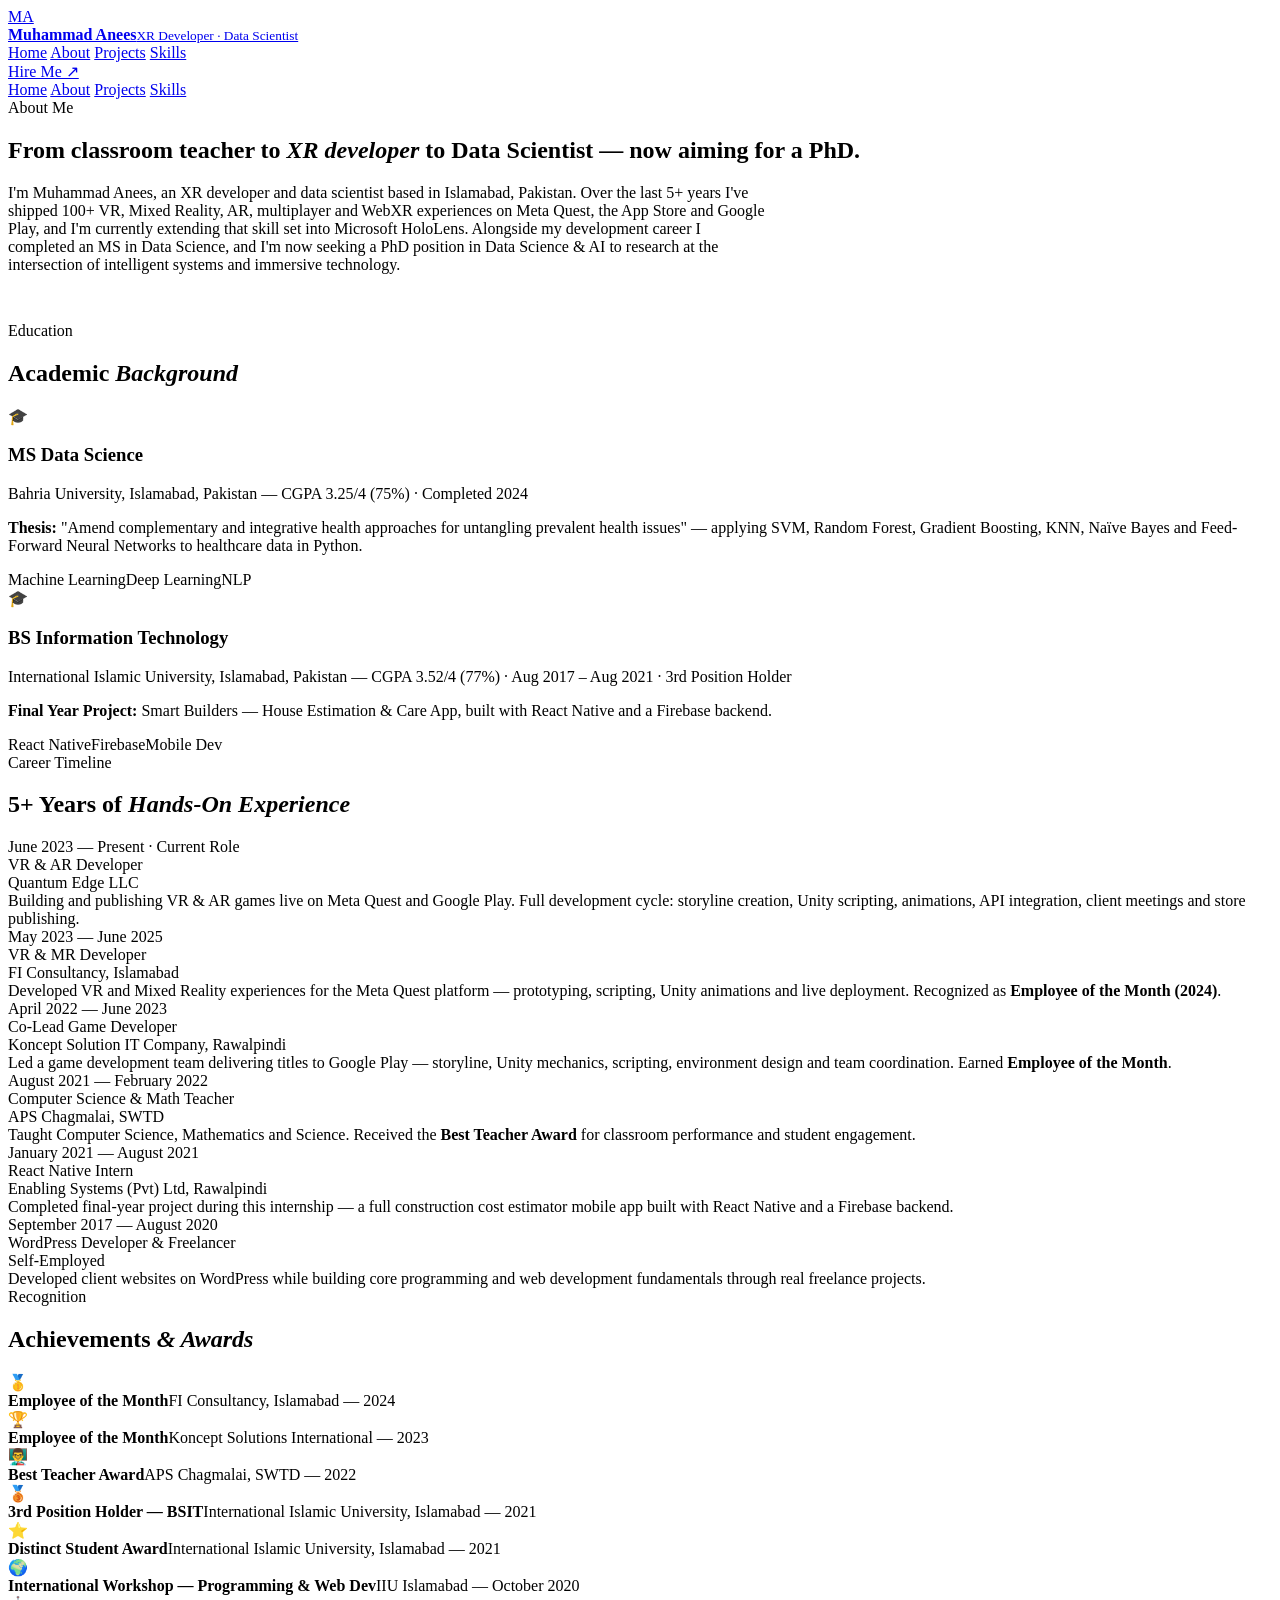
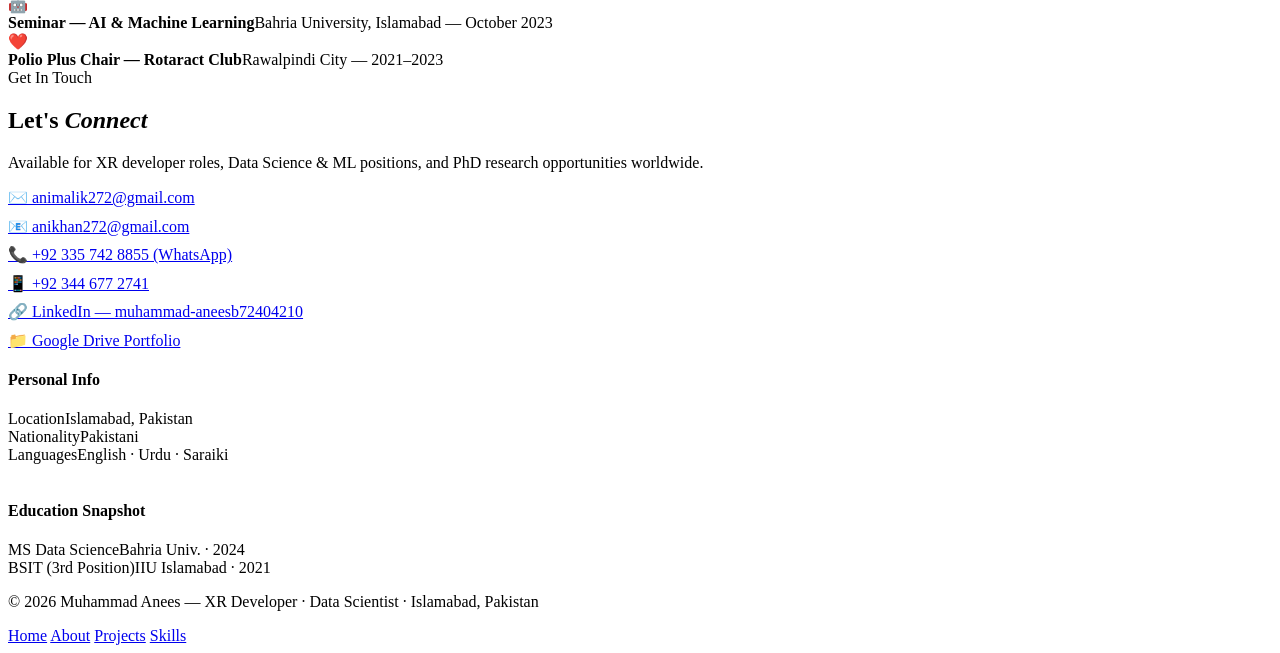
==== about.html @ b3839ea9 "Add about.html for personal portfolio" ====
<!DOCTYPE html>
<html lang="en">
<head>
<meta charset="UTF-8"/>
<meta name="viewport" content="width=device-width, initial-scale=1.0"/>
<title>About — Muhammad Anees</title>
<meta name="description" content="About Muhammad Anees — XR Developer and Data Scientist based in Islamabad, Pakistan. Education, experience timeline, achievements and contact details."/>
<link rel="stylesheet" href="style.css"/>
</head>
<body>

<header class="site-nav">
  <div class="nav-inner">
    <a href="index.html" class="brand">
      <div class="brand-mark"><span>MA</span></div>
      <div class="brand-text"><b>Muhammad Anees</b><small>XR Developer · Data Scientist</small></div>
    </a>
    <nav class="nav-links">
      <a href="index.html">Home</a>
      <a href="about.html" class="active">About</a>
      <a href="projects.html">Projects</a>
      <a href="skills.html">Skills</a>
    </nav>
    <a href="mailto:animalik272@gmail.com" class="nav-cta">Hire Me ↗</a>
    <div class="hamburger" onclick="toggleMenu()"><span></span><span></span><span></span></div>
  </div>
  <div class="mobile-nav" id="mobileNav">
    <a href="index.html">Home</a>
    <a href="about.html" class="active">About</a>
    <a href="projects.html">Projects</a>
    <a href="skills.html">Skills</a>
  </div>
</header>

<!-- ============ INTRO ============ -->
<section style="padding-bottom:3rem;">
  <div class="wrap">
    <div class="eyebrow">About Me</div>
    <h1 class="sec-title">From classroom teacher to <em>XR developer</em> to Data Scientist — now aiming for a PhD.</h1>
    <p class="sec-lede" style="margin-bottom:0;max-width:760px;">
      I'm Muhammad Anees, an XR developer and data scientist based in Islamabad, Pakistan. Over the last 5+ years
      I've shipped 100+ VR, Mixed Reality, AR, multiplayer and WebXR experiences on Meta Quest, the App Store and Google Play,
      and I'm currently extending that skill set into Microsoft HoloLens. Alongside my development career I completed an
      MS in Data Science, and I'm now seeking a PhD position in Data Science &amp; AI to research at the intersection of
      intelligent systems and immersive technology.
    </p>
  </div>
</section>

<!-- ============ EDUCATION ============ -->
<section class="alt">
  <div class="wrap">
    <div class="eyebrow">Education</div>
    <h2 class="sec-title">Academic <em>Background</em></h2>
    <div class="grid-2">
      <div class="card">
        <div class="c-ico t">🎓</div>
        <h3>MS Data Science</h3>
        <p>Bahria University, Islamabad, Pakistan — CGPA 3.25/4 (75%) · Completed 2024</p>
        <p style="margin-top:0.8rem;"><strong>Thesis:</strong> "Amend complementary and integrative health approaches for untangling prevalent health issues" — applying SVM, Random Forest, Gradient Boosting, KNN, Naïve Bayes and Feed-Forward Neural Networks to healthcare data in Python.</p>
        <div class="tag-row"><span class="tag tag-t">Machine Learning</span><span class="tag tag-t">Deep Learning</span><span class="tag tag-t">NLP</span></div>
      </div>
      <div class="card">
        <div class="c-ico i">🎓</div>
        <h3>BS Information Technology</h3>
        <p>International Islamic University, Islamabad, Pakistan — CGPA 3.52/4 (77%) · Aug 2017 – Aug 2021 · 3rd Position Holder</p>
        <p style="margin-top:0.8rem;"><strong>Final Year Project:</strong> Smart Builders — House Estimation &amp; Care App, built with React Native and a Firebase backend.</p>
        <div class="tag-row"><span class="tag tag-i">React Native</span><span class="tag tag-i">Firebase</span><span class="tag tag-i">Mobile Dev</span></div>
      </div>
    </div>
  </div>
</section>

<!-- ============ EXPERIENCE TIMELINE ============ -->
<section id="experience">
  <div class="wrap">
    <div class="eyebrow">Career Timeline</div>
    <h2 class="sec-title">5+ Years of <em>Hands-On Experience</em></h2>
    <div class="tl">
      <div class="tl-item">
        <div class="tl-dot"></div>
        <div class="tl-when">June 2023 — Present · Current Role</div>
        <div class="tl-role">VR &amp; AR Developer</div>
        <div class="tl-co i">Quantum Edge LLC</div>
        <div class="tl-body">Building and publishing VR &amp; AR games live on Meta Quest and Google Play. Full development cycle: storyline creation, Unity scripting, animations, API integration, client meetings and store publishing.</div>
      </div>
      <div class="tl-item">
        <div class="tl-dot"></div>
        <div class="tl-when">May 2023 — June 2025</div>
        <div class="tl-role">VR &amp; MR Developer</div>
        <div class="tl-co i">FI Consultancy, Islamabad</div>
        <div class="tl-body">Developed VR and Mixed Reality experiences for the Meta Quest platform — prototyping, scripting, Unity animations and live deployment. Recognized as <strong>Employee of the Month (2024)</strong>.</div>
      </div>
      <div class="tl-item">
        <div class="tl-dot"></div>
        <div class="tl-when">April 2022 — June 2023</div>
        <div class="tl-role">Co-Lead Game Developer</div>
        <div class="tl-co i">Koncept Solution IT Company, Rawalpindi</div>
        <div class="tl-body">Led a game development team delivering titles to Google Play — storyline, Unity mechanics, scripting, environment design and team coordination. Earned <strong>Employee of the Month</strong>.</div>
      </div>
      <div class="tl-item">
        <div class="tl-dot a"></div>
        <div class="tl-when">August 2021 — February 2022</div>
        <div class="tl-role">Computer Science &amp; Math Teacher</div>
        <div class="tl-co a">APS Chagmalai, SWTD</div>
        <div class="tl-body">Taught Computer Science, Mathematics and Science. Received the <strong>Best Teacher Award</strong> for classroom performance and student engagement.</div>
      </div>
      <div class="tl-item">
        <div class="tl-dot t"></div>
        <div class="tl-when">January 2021 — August 2021</div>
        <div class="tl-role">React Native Intern</div>
        <div class="tl-co t">Enabling Systems (Pvt) Ltd, Rawalpindi</div>
        <div class="tl-body">Completed final-year project during this internship — a full construction cost estimator mobile app built with React Native and a Firebase backend.</div>
      </div>
      <div class="tl-item">
        <div class="tl-dot t"></div>
        <div class="tl-when">September 2017 — August 2020</div>
        <div class="tl-role">WordPress Developer &amp; Freelancer</div>
        <div class="tl-co t">Self-Employed</div>
        <div class="tl-body">Developed client websites on WordPress while building core programming and web development fundamentals through real freelance projects.</div>
      </div>
    </div>
  </div>
</section>

<!-- ============ ACHIEVEMENTS ============ -->
<section class="alt">
  <div class="wrap">
    <div class="eyebrow">Recognition</div>
    <h2 class="sec-title">Achievements <em>&amp; Awards</em></h2>
    <div class="ach-grid">
      <div class="ach"><div class="ach-ico">🥇</div><div class="ach-txt"><strong>Employee of the Month</strong><span>FI Consultancy, Islamabad — 2024</span></div></div>
      <div class="ach"><div class="ach-ico">🏆</div><div class="ach-txt"><strong>Employee of the Month</strong><span>Koncept Solutions International — 2023</span></div></div>
      <div class="ach"><div class="ach-ico">👨‍🏫</div><div class="ach-txt"><strong>Best Teacher Award</strong><span>APS Chagmalai, SWTD — 2022</span></div></div>
      <div class="ach"><div class="ach-ico">🥉</div><div class="ach-txt"><strong>3rd Position Holder — BSIT</strong><span>International Islamic University, Islamabad — 2021</span></div></div>
      <div class="ach"><div class="ach-ico">⭐</div><div class="ach-txt"><strong>Distinct Student Award</strong><span>International Islamic University, Islamabad — 2021</span></div></div>
      <div class="ach"><div class="ach-ico">🌍</div><div class="ach-txt"><strong>International Workshop — Programming &amp; Web Dev</strong><span>IIU Islamabad — October 2020</span></div></div>
      <div class="ach"><div class="ach-ico">🤖</div><div class="ach-txt"><strong>Seminar — AI &amp; Machine Learning</strong><span>Bahria University, Islamabad — October 2023</span></div></div>
      <div class="ach"><div class="ach-ico">❤️</div><div class="ach-txt"><strong>Polio Plus Chair — Rotaract Club</strong><span>Rawalpindi City — 2021–2023</span></div></div>
    </div>
  </div>
</section>

<!-- ============ CONTACT ============ -->
<section id="contact">
  <div class="wrap">
    <div class="eyebrow">Get In Touch</div>
    <h2 class="sec-title">Let's <em>Connect</em></h2>
    <p class="sec-lede">Available for XR developer roles, Data Science &amp; ML positions, and PhD research opportunities worldwide.</p>
    <div class="grid-2 con-grid" style="grid-template-columns:1fr 1fr;gap:2.5rem;align-items:start;">
      <div style="display:flex;flex-direction:column;gap:0.6rem;">
        <a href="mailto:animalik272@gmail.com" class="con-link">✉️ animalik272@gmail.com</a>
        <a href="mailto:anikhan272@gmail.com" class="con-link">📧 anikhan272@gmail.com</a>
        <a href="tel:+923357428855" class="con-link">📞 +92 335 742 8855 (WhatsApp)</a>
        <a href="tel:+923446772741" class="con-link">📱 +92 344 677 2741</a>
        <a href="https://www.linkedin.com/in/muhammad-aneesb72404210" target="_blank" class="con-link">🔗 LinkedIn — muhammad-aneesb72404210</a>
        <a href="https://drive.google.com/drive/folders/14fCjlWRmGfCeL58mP4B6tp8ceVHRvntV" target="_blank" class="con-link">📁 Google Drive Portfolio</a>
      </div>
      <div style="display:flex;flex-direction:column;gap:1rem;">
        <div class="info-box">
          <h4>Personal Info</h4>
          <div class="info-r"><span>Location</span><span>Islamabad, Pakistan</span></div>
          <div class="info-r"><span>Nationality</span><span>Pakistani</span></div>
          <div class="info-r"><span>Languages</span><span>English · Urdu · Saraiki</span></div>
        </div>
        <div class="info-box">
          <h4>Education Snapshot</h4>
          <div class="info-r"><span>MS Data Science</span><span>Bahria Univ. · 2024</span></div>
          <div class="info-r"><span>BSIT (3rd Position)</span><span>IIU Islamabad · 2021</span></div>
        </div>
      </div>
    </div>
  </div>
</section>

<footer>
  <div class="foot-inner">
    <p>© 2026 Muhammad Anees — XR Developer · Data Scientist · Islamabad, Pakistan</p>
    <div class="foot-links">
      <a href="index.html">Home</a>
      <a href="about.html">About</a>
      <a href="projects.html">Projects</a>
      <a href="skills.html">Skills</a>
    </div>
  </div>
</footer>

<script>
function toggleMenu(){document.getElementById('mobileNav').classList.toggle('open');}
</script>
</body>
</html>
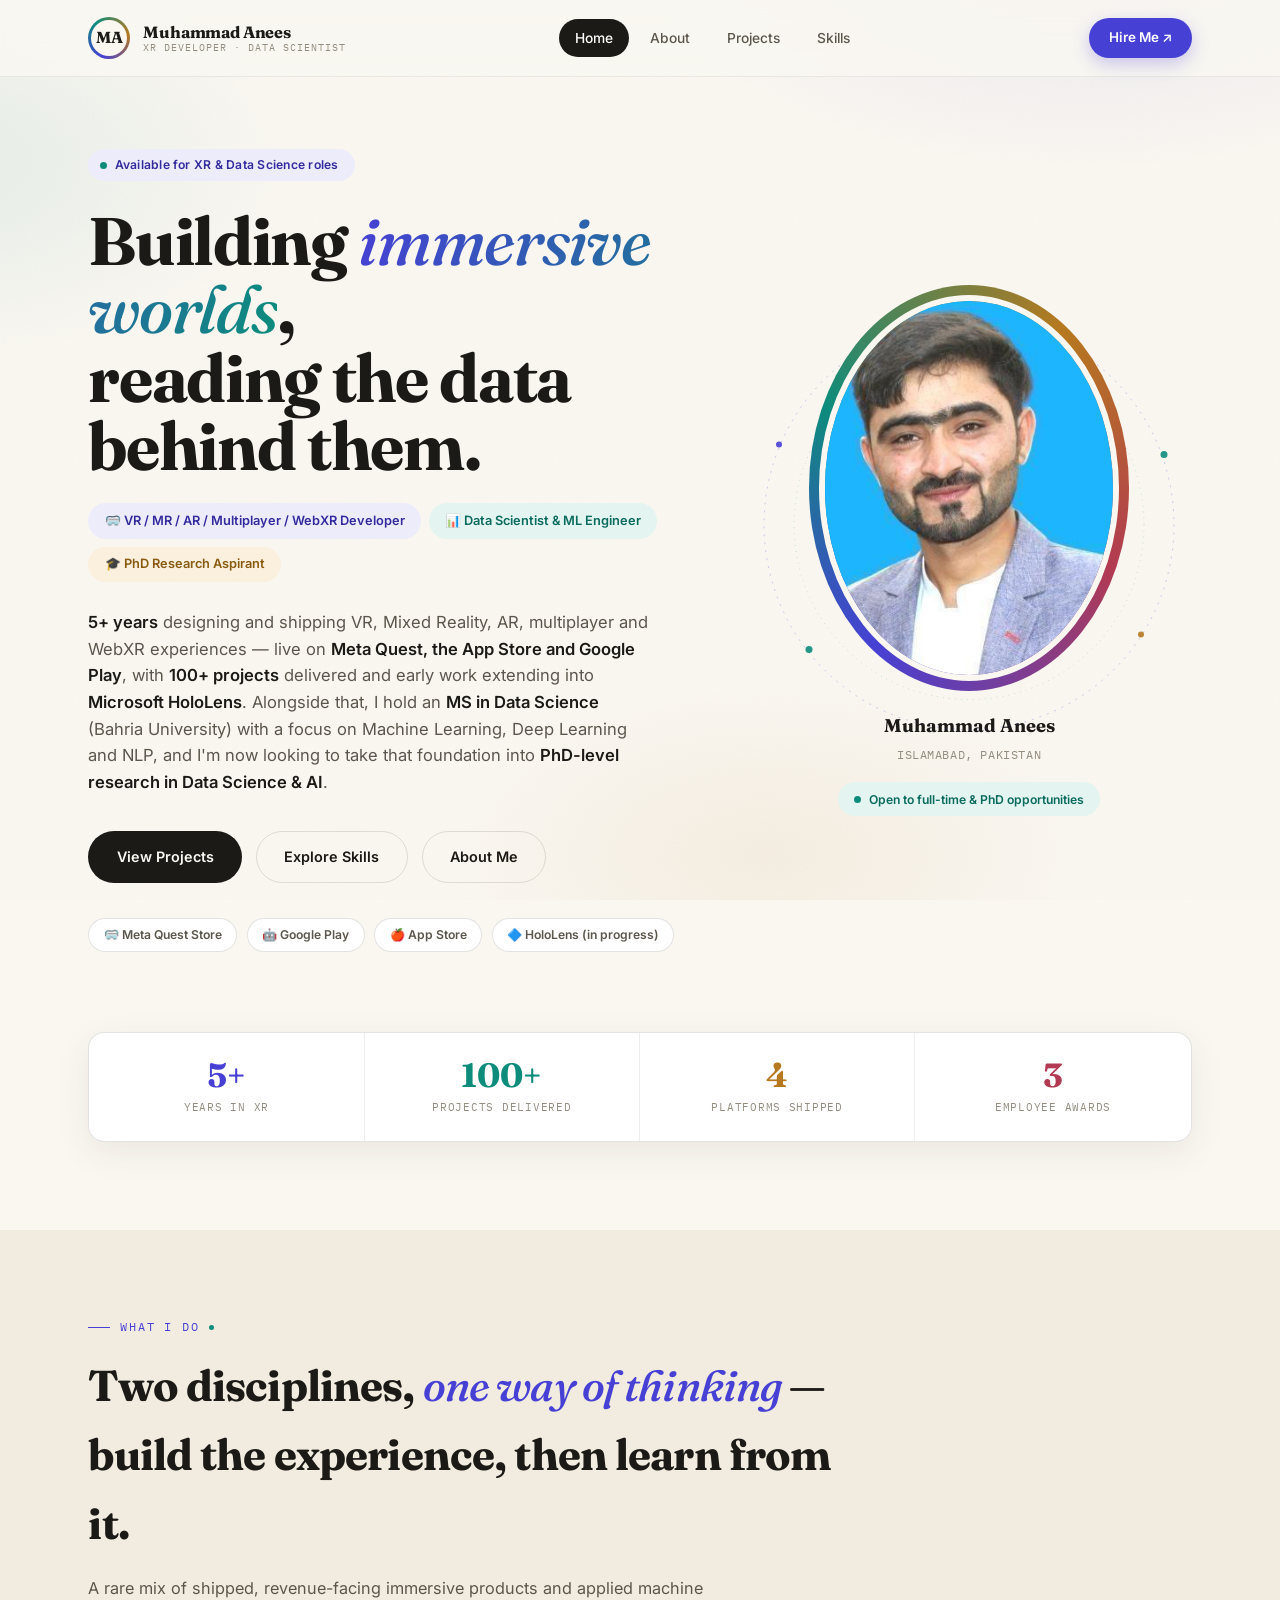
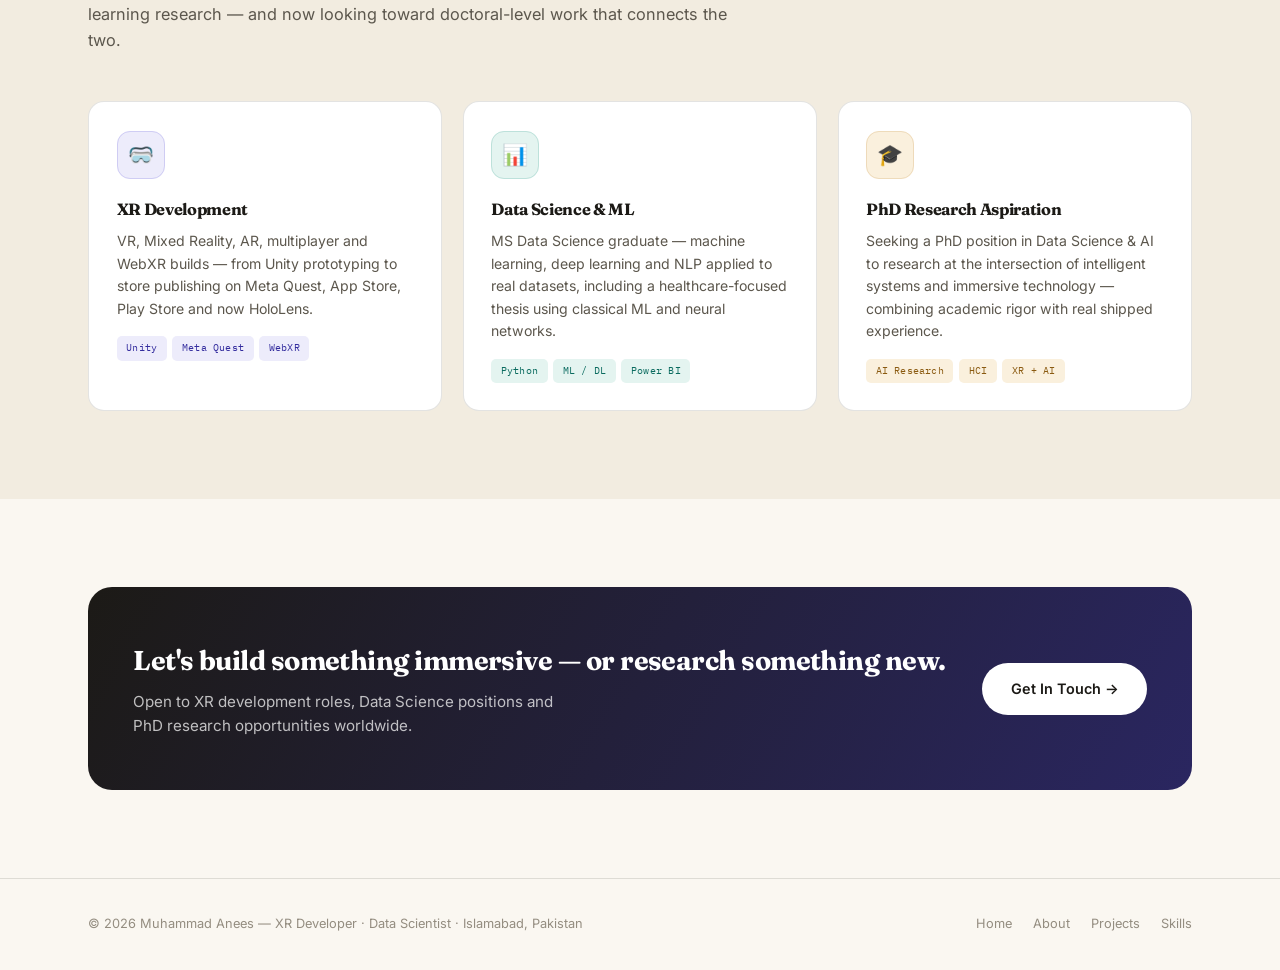
==== commit b825e0a8: "Update about.html" ====
--- a/about.html
+++ b/about.html
@@ -3,9 +3,388 @@
 <head>
 <meta charset="UTF-8"/>
 <meta name="viewport" content="width=device-width, initial-scale=1.0"/>
-<title>About — Muhammad Anees</title>
-<meta name="description" content="About Muhammad Anees — XR Developer and Data Scientist based in Islamabad, Pakistan. Education, experience timeline, achievements and contact details."/>
-<link rel="stylesheet" href="style.css"/>
+<title>Muhammad Anees — VR/AR/MR Developer &amp; Data Scientist</title>
+<meta name="description" content="Muhammad Anees — 5+ years building VR, MR, AR, Multiplayer &amp; WebXR experiences shipped on Meta Quest, App Store &amp; Play Store. MS Data Science graduate, PhD aspirant."/>
+<style>
+/* ============================================================
+   MUHAMMAD ANEES — PORTFOLIO
+   Design tokens: warm paper light theme, aperture/portal motif
+============================================================ */
+@import url('https://fonts.googleapis.com/css2?family=Fraunces:ital,opsz,wght@0,9..144,400;0,9..144,500;0,9..144,600;0,9..144,700;0,9..144,900;1,9..144,500&family=Inter:wght@300;400;500;600;700;800&family=IBM+Plex+Mono:wght@400;500;600&display=swap');
+
+:root{
+  /* backgrounds */
+  --paper:#faf7f1;
+  --paper-alt:#f2ece0;
+  --surface:#ffffff;
+  --surface-line:#efe9dd;
+
+  /* ink */
+  --ink:#1c1a16;
+  --ink-soft:#5c574d;
+  --ink-faint:#948d80;
+
+  /* accents */
+  --indigo:#4740d4;
+  --indigo-deep:#332c9e;
+  --indigo-soft:#edecfb;
+  --teal:#0d8c7c;
+  --teal-soft:#e4f4f0;
+  --amber:#b6791f;
+  --amber-soft:#faf0dd;
+  --rose:#b23a52;
+  --rose-soft:#f9e9ec;
+
+  --border:rgba(28,26,22,0.12);
+  --border-soft:rgba(28,26,22,0.07);
+  --radius:16px;
+  --radius-sm:10px;
+  --shadow:0 10px 34px rgba(60,50,20,0.08);
+  --shadow-lg:0 24px 60px rgba(50,40,20,0.12);
+}
+
+*{margin:0;padding:0;box-sizing:border-box;}
+html{scroll-behavior:smooth;}
+body{
+  font-family:'Inter',sans-serif;
+  background:var(--paper);
+  color:var(--ink);
+  line-height:1.6;
+  -webkit-font-smoothing:antialiased;
+}
+a{color:inherit;}
+img{display:block;max-width:100%;}
+ul{list-style:none;}
+
+/* texture: faint paper grain */
+body::before{
+  content:'';position:fixed;inset:0;z-index:-2;pointer-events:none;
+  background-image:url("data:image/svg+xml,%3Csvg xmlns='http://www.w3.org/2000/svg' width='240' height='240'%3E%3Cfilter id='n'%3E%3CfeTurbulence type='fractalNoise' baseFrequency='0.8' numOctaves='3'/%3E%3C/filter%3E%3Crect width='240' height='240' filter='url(%23n)' opacity='0.03'/%3E%3C/svg%3E");
+}
+/* mesh: soft color wash so the theme reads immediately, even in light mode */
+body::after{
+  content:'';position:fixed;inset:0;z-index:-3;pointer-events:none;
+  background:
+    radial-gradient(ellipse 60% 45% at 85% -8%, rgba(71,64,212,0.10) 0%, transparent 60%),
+    radial-gradient(ellipse 50% 40% at -5% 18%, rgba(13,140,124,0.09) 0%, transparent 55%),
+    radial-gradient(ellipse 45% 35% at 60% 95%, rgba(182,121,31,0.08) 0%, transparent 55%),
+    var(--paper);
+}
+
+.wrap{max-width:1180px;margin:0 auto;padding:0 2.4rem;}
+
+/* ============ NAV ============ */
+header.site-nav{
+  position:sticky;top:0;z-index:500;
+  background:rgba(250,247,241,0.86);
+  backdrop-filter:blur(14px);
+  border-bottom:1px solid var(--border-soft);
+}
+.nav-inner{
+  max-width:1180px;margin:0 auto;padding:0 2.4rem;
+  height:76px;display:flex;align-items:center;justify-content:space-between;
+}
+.brand{display:flex;align-items:center;gap:0.8rem;text-decoration:none;}
+.brand-mark{
+  width:42px;height:42px;border-radius:50%;
+  background:conic-gradient(from 200deg, var(--indigo), var(--teal), var(--amber), var(--indigo));
+  display:flex;align-items:center;justify-content:center;position:relative;
+}
+.brand-mark::after{
+  content:'';position:absolute;inset:3px;border-radius:50%;background:var(--paper);
+}
+.brand-mark span{
+  position:relative;z-index:1;font-family:'Fraunces',serif;font-weight:700;font-size:1rem;color:var(--ink);
+}
+.brand-text{display:flex;flex-direction:column;line-height:1.15;}
+.brand-text b{font-family:'Fraunces',serif;font-weight:700;font-size:1.02rem;letter-spacing:-0.01em;}
+.brand-text small{font-family:'IBM Plex Mono',monospace;font-size:0.62rem;letter-spacing:0.1em;text-transform:uppercase;color:var(--ink-faint);}
+
+.nav-links{display:flex;align-items:center;gap:0.3rem;}
+.nav-links a{
+  text-decoration:none;color:var(--ink-soft);font-size:0.86rem;font-weight:500;
+  padding:0.5rem 1rem;border-radius:100px;transition:all .2s;
+}
+.nav-links a:hover{color:var(--ink);background:var(--surface-line);}
+.nav-links a.active{color:var(--surface);background:var(--ink);}
+.nav-cta{
+  margin-left:0.6rem;text-decoration:none;
+  background:var(--indigo);color:#fff;font-size:0.84rem;font-weight:600;
+  padding:0.55rem 1.25rem;border-radius:100px;
+  box-shadow:0 6px 18px rgba(71,64,212,0.28);
+  transition:all .2s;
+}
+.nav-cta:hover{background:var(--indigo-deep);transform:translateY(-1px);}
+.hamburger{display:none;flex-direction:column;gap:5px;cursor:pointer;padding:6px;}
+.hamburger span{width:22px;height:2px;background:var(--ink);border-radius:2px;}
+.mobile-nav{display:none;flex-direction:column;background:var(--surface);border-bottom:1px solid var(--border);padding:0.5rem 2rem 1.2rem;}
+.mobile-nav.open{display:flex;}
+.mobile-nav a{padding:0.75rem 0;border-bottom:1px solid var(--border-soft);text-decoration:none;color:var(--ink-soft);font-size:0.95rem;}
+.mobile-nav a.active{color:var(--indigo);font-weight:600;}
+
+/* ============ SECTION SCAFFOLDING ============ */
+section{padding:5.5rem 0;position:relative;}
+section.alt{background:var(--paper-alt);}
+.eyebrow{
+  font-family:'IBM Plex Mono',monospace;font-size:0.72rem;letter-spacing:0.16em;text-transform:uppercase;
+  color:var(--indigo);margin-bottom:0.9rem;display:flex;align-items:center;gap:0.6rem;
+}
+.eyebrow::before{content:'';width:22px;height:1px;background:var(--indigo);display:inline-block;}
+.eyebrow::after{content:'';width:5px;height:5px;border-radius:50%;background:var(--teal);display:inline-block;}
+
+/* page-top aperture mark used on inner pages for visual consistency w/ home hero */
+.page-mark{
+  width:52px;height:52px;border-radius:50%;margin-bottom:1.4rem;
+  background:conic-gradient(from 210deg,var(--indigo),var(--teal),var(--amber),var(--rose),var(--indigo));
+  padding:4px;
+}
+.page-mark .in{width:100%;height:100%;border-radius:50%;background:var(--paper);}
+h1,h2,h3,h4{font-family:'Fraunces',serif;letter-spacing:-0.02em;color:var(--ink);}
+.sec-title{font-size:clamp(1.9rem,3.6vw,2.7rem);font-weight:700;margin-bottom:1rem;max-width:760px;}
+.sec-title em{font-style:italic;font-weight:500;color:var(--indigo);}
+.sec-lede{color:var(--ink-soft);max-width:640px;font-size:1.02rem;font-weight:400;margin-bottom:3rem;}
+
+/* aperture divider — signature motif */
+.aperture-rule{
+  width:64px;height:64px;margin-bottom:2rem;position:relative;
+}
+.aperture-rule svg{width:100%;height:100%;}
+
+/* ============ BUTTONS ============ */
+.btn{
+  display:inline-flex;align-items:center;gap:0.5rem;
+  padding:0.85rem 1.7rem;border-radius:100px;
+  font-weight:600;font-size:0.9rem;text-decoration:none;
+  transition:all .22s;border:1px solid transparent;cursor:pointer;
+}
+.btn-solid{background:var(--ink);color:var(--paper);}
+.btn-solid:hover{background:var(--indigo);transform:translateY(-2px);box-shadow:0 10px 26px rgba(71,64,212,0.25);}
+.btn-outline{border-color:var(--border);color:var(--ink);background:transparent;}
+.btn-outline:hover{border-color:var(--ink);background:var(--surface);}
+.btn-teal{background:var(--teal);color:#fff;}
+.btn-teal:hover{background:#0a7367;transform:translateY(-2px);}
+
+/* ============ HERO (home) ============ */
+.hero{padding:4.5rem 0 5rem;}
+.hero-grid{display:grid;grid-template-columns:1.15fr 0.85fr;gap:3.5rem;align-items:center;}
+.hero-kicker{
+  display:inline-flex;align-items:center;gap:0.5rem;
+  background:var(--indigo-soft);color:var(--indigo-deep);
+  border-radius:100px;padding:0.4rem 1rem 0.4rem 0.7rem;font-size:0.76rem;font-weight:600;
+  margin-bottom:1.6rem;letter-spacing:0.02em;
+}
+.hero-kicker .dot{width:7px;height:7px;border-radius:50%;background:var(--teal);}
+h1.hero-h1{font-size:clamp(2.6rem,5.4vw,4.2rem);font-weight:700;line-height:1.02;margin-bottom:1.4rem;}
+h1.hero-h1 .accent{font-style:italic;font-weight:500;
+  background:linear-gradient(100deg,var(--indigo),var(--teal));
+  -webkit-background-clip:text;-webkit-text-fill-color:transparent;background-clip:text;
+}
+.hero-role-row{display:flex;flex-wrap:wrap;gap:0.5rem;margin-bottom:1.7rem;}
+.chip{font-size:0.8rem;font-weight:600;padding:0.4rem 0.95rem;border-radius:100px;border:1px solid transparent;}
+.chip-indigo{background:var(--indigo-soft);color:var(--indigo-deep);}
+.chip-teal{background:var(--teal-soft);color:#0a6b5f;}
+.chip-amber{background:var(--amber-soft);color:#8a5a10;}
+.hero-bio{color:var(--ink-soft);font-size:1.04rem;max-width:560px;margin-bottom:2.2rem;}
+.hero-bio strong{color:var(--ink);font-weight:600;}
+.hero-cta-row{display:flex;gap:0.9rem;flex-wrap:wrap;margin-bottom:2.2rem;}
+.hero-store-row{display:flex;gap:0.6rem;flex-wrap:wrap;}
+.store-badge{
+  display:flex;align-items:center;gap:0.4rem;
+  background:var(--surface);border:1px solid var(--border);
+  border-radius:100px;padding:0.4rem 0.9rem;font-size:0.76rem;font-weight:600;color:var(--ink-soft);
+  text-decoration:none;transition:all .2s;
+}
+.store-badge:hover{border-color:var(--indigo);color:var(--indigo);}
+
+/* portrait card w/ aperture ring */
+.portrait-card{position:relative;display:flex;flex-direction:column;align-items:center;}
+.orbit-deco{position:absolute;top:50%;left:50%;width:440px;height:440px;transform:translate(-50%,-56%);z-index:0;pointer-events:none;opacity:0.9;}
+.orbit-deco circle.ring{fill:none;stroke-width:1;}
+.orbit-deco .r1{stroke:rgba(71,64,212,0.28);stroke-dasharray:2 6;animation:spin 40s linear infinite;transform-origin:center;}
+.orbit-deco .r2{stroke:rgba(13,140,124,0.24);stroke-dasharray:1 5;animation:spin 55s linear infinite reverse;transform-origin:center;}
+.orbit-deco .node{animation:pulse 2.4s ease-in-out infinite;}
+@keyframes spin{from{transform:rotate(0deg);}to{transform:rotate(360deg);}}
+.portrait-ring{position:relative;z-index:1;}
+.portrait-ring{
+  position:relative;width:min(320px,86%);aspect-ratio:1/1;border-radius:50%;
+  padding:10px;
+  background:conic-gradient(from 210deg, var(--indigo), var(--teal), var(--amber), var(--rose), var(--indigo));
+}
+.portrait-ring .inner{
+  width:100%;height:100%;border-radius:50%;overflow:hidden;background:var(--surface);
+  border:6px solid var(--paper);
+}
+.portrait-ring .inner img{width:100%;height:100%;object-fit:cover;}
+.portrait-caption{margin-top:1.3rem;text-align:center;}
+.portrait-caption b{display:block;font-family:'Fraunces',serif;font-size:1.15rem;font-weight:700;}
+.portrait-caption span{font-family:'IBM Plex Mono',monospace;font-size:0.74rem;color:var(--ink-faint);letter-spacing:0.05em;}
+.avail-pill{
+  margin-top:1rem;display:flex;align-items:center;gap:0.5rem;
+  background:var(--teal-soft);color:#0a6b5f;border-radius:100px;
+  padding:0.45rem 1rem;font-size:0.76rem;font-weight:600;
+}
+.avail-pill .dot{width:7px;height:7px;border-radius:50%;background:var(--teal);animation:pulse 1.6s infinite;}
+@keyframes pulse{0%,100%{opacity:1;}50%{opacity:0.4;}}
+
+/* ============ STAT STRIP ============ */
+.stat-strip{
+  display:grid;grid-template-columns:repeat(4,1fr);
+  border:1px solid var(--border);border-radius:var(--radius);
+  background:var(--surface);overflow:hidden;box-shadow:var(--shadow);
+}
+.stat-cell{padding:1.6rem 1rem;text-align:center;border-right:1px solid var(--border-soft);}
+.stat-cell:last-child{border-right:none;}
+.stat-num{font-family:'Fraunces',serif;font-weight:700;font-size:2.1rem;line-height:1;margin-bottom:0.4rem;}
+.stat-lbl{font-family:'IBM Plex Mono',monospace;font-size:0.66rem;letter-spacing:0.07em;text-transform:uppercase;color:var(--ink-faint);}
+
+/* ============ CARDS ============ */
+.grid-3{display:grid;grid-template-columns:repeat(auto-fill,minmax(280px,1fr));gap:1.3rem;}
+.grid-2{display:grid;grid-template-columns:repeat(auto-fill,minmax(380px,1fr));gap:1.3rem;}
+.card{
+  background:var(--surface);border:1px solid var(--border);border-radius:var(--radius);
+  padding:1.8rem 1.7rem 1.7rem;transition:all .28s;position:relative;overflow:hidden;
+}
+.card::before{
+  content:'';position:absolute;top:0;left:0;right:0;height:3px;
+  background:linear-gradient(90deg,var(--indigo),var(--teal),var(--amber));
+  transform:scaleX(0);transform-origin:left;transition:transform .35s ease;
+}
+.card:hover::before{transform:scaleX(1);}
+.card:hover{transform:translateY(-5px);box-shadow:var(--shadow-lg);border-color:transparent;}
+.c-ico{
+  width:48px;height:48px;border-radius:13px;display:flex;align-items:center;justify-content:center;
+  font-size:1.3rem;margin-bottom:1.1rem;position:relative;
+}
+.c-ico::after{content:'';position:absolute;inset:0;border-radius:13px;border:1px solid currentColor;opacity:0.18;}
+.c-ico.i{background:var(--indigo-soft);color:var(--indigo);}
+.c-ico.t{background:var(--teal-soft);color:var(--teal);}
+.c-ico.a{background:var(--amber-soft);color:var(--amber);}
+.c-ico.r{background:var(--rose-soft);color:var(--rose);}
+.card h3{font-size:1.02rem;font-weight:700;margin-bottom:0.5rem;}
+.card p{color:var(--ink-soft);font-size:0.88rem;font-weight:400;}
+.tag-row{display:flex;flex-wrap:wrap;gap:0.35rem;margin-top:1rem;}
+.tag{font-family:'IBM Plex Mono',monospace;font-size:0.64rem;padding:0.25rem 0.6rem;border-radius:5px;letter-spacing:0.02em;}
+.tag-i{background:var(--indigo-soft);color:var(--indigo-deep);}
+.tag-t{background:var(--teal-soft);color:#0a6b5f;}
+.tag-a{background:var(--amber-soft);color:#8a5a10;}
+.tag-r{background:var(--rose-soft);color:#8f2d40;}
+
+/* ============ TABS ============ */
+.tab-row{display:inline-flex;gap:0.35rem;background:var(--surface);border:1px solid var(--border);border-radius:100px;padding:0.35rem;margin-bottom:2.6rem;flex-wrap:wrap;}
+.tab-btn{
+  border:none;background:transparent;padding:0.65rem 1.3rem;border-radius:100px;
+  font-family:'Inter',sans-serif;font-weight:600;font-size:0.85rem;color:var(--ink-soft);cursor:pointer;transition:all .22s;
+}
+.tab-btn.on{background:var(--ink);color:var(--paper);}
+.tab-panel{display:none;}
+.tab-panel.on{display:block;animation:fade .35s ease;}
+@keyframes fade{from{opacity:0;transform:translateY(10px);}to{opacity:1;transform:translateY(0);}}
+
+/* ============ SKILL BARS ============ */
+.sk-card{background:var(--surface);border:1px solid var(--border);border-radius:var(--radius);padding:1.6rem;}
+.sk-card h4{font-size:0.78rem;letter-spacing:0.08em;text-transform:uppercase;margin-bottom:1.3rem;font-family:'IBM Plex Mono',monospace;font-weight:600;}
+.sk{margin-bottom:1.05rem;}
+.sk-row{display:flex;justify-content:space-between;margin-bottom:0.35rem;font-size:0.84rem;}
+.sk-n{font-weight:500;color:var(--ink);}
+.sk-p{font-family:'IBM Plex Mono',monospace;font-size:0.72rem;color:var(--ink-faint);}
+.sk-bar{height:6px;background:var(--paper-alt);border-radius:4px;overflow:hidden;}
+.sk-fill{height:100%;border-radius:4px;}
+.fi{background:linear-gradient(90deg,var(--indigo),#7a72e8);}
+.ft{background:linear-gradient(90deg,var(--teal),#4fc2b3);}
+.fa{background:linear-gradient(90deg,var(--amber),#e0a13d);}
+
+/* ============ TIMELINE ============ */
+.tl{position:relative;padding-left:2.4rem;}
+.tl::before{content:'';position:absolute;left:5px;top:6px;bottom:6px;width:1.5px;background:linear-gradient(180deg,var(--indigo),var(--teal),var(--amber));}
+.tl-item{position:relative;margin-bottom:2.6rem;}
+.tl-item:last-child{margin-bottom:0;}
+.tl-dot{position:absolute;left:-2.15rem;top:0.3rem;width:12px;height:12px;border-radius:50%;background:var(--surface);border:2.5px solid var(--indigo);}
+.tl-dot.t{border-color:var(--teal);}
+.tl-dot.a{border-color:var(--amber);}
+.tl-when{font-family:'IBM Plex Mono',monospace;font-size:0.68rem;letter-spacing:0.06em;color:var(--ink-faint);margin-bottom:0.4rem;text-transform:uppercase;}
+.tl-role{font-family:'Fraunces',serif;font-weight:700;font-size:1.1rem;margin-bottom:0.1rem;}
+.tl-co{font-size:0.86rem;font-weight:600;margin-bottom:0.55rem;}
+.tl-co.i{color:var(--indigo);}
+.tl-co.t{color:#0a6b5f;}
+.tl-co.a{color:#8a5a10;}
+.tl-body{color:var(--ink-soft);font-size:0.88rem;max-width:640px;}
+
+/* ============ PROJECTS ============ */
+.proj-grid{display:grid;grid-template-columns:repeat(auto-fill,minmax(300px,1fr));gap:1.4rem;}
+.pj{background:var(--surface);border:1px solid var(--border);border-radius:var(--radius);overflow:hidden;transition:all .28s;display:flex;flex-direction:column;}
+.pj:hover{transform:translateY(-4px);box-shadow:var(--shadow-lg);}
+.pj-top{height:118px;display:flex;align-items:center;justify-content:center;font-size:2.5rem;position:relative;border-bottom:1px solid var(--border-soft);overflow:hidden;}
+.pj-top::before{
+  content:'';position:absolute;inset:0;
+  background-image:radial-gradient(circle,rgba(28,26,22,0.06) 1px, transparent 1px);
+  background-size:14px 14px;
+}
+.pj-top *{position:relative;z-index:1;}
+.pj-plat{position:absolute;top:0.7rem;right:0.7rem;font-family:'IBM Plex Mono',monospace;font-size:0.6rem;background:rgba(255,255,255,0.75);padding:0.2rem 0.55rem;border-radius:100px;letter-spacing:0.04em;text-transform:uppercase;font-weight:600;color:var(--ink-soft);}
+.pj-body{padding:1.4rem;flex:1;display:flex;flex-direction:column;}
+.pj-body h3{font-size:1rem;font-weight:700;margin-bottom:0.4rem;}
+.pj-body p{color:var(--ink-soft);font-size:0.85rem;flex:1;}
+.pj-link{display:inline-flex;align-items:center;gap:0.4rem;margin-top:1.1rem;font-size:0.78rem;font-weight:700;text-decoration:none;letter-spacing:0.03em;color:var(--indigo);transition:gap .2s;}
+.pj-link::after{content:'→';}
+.pj-link:hover{gap:0.65rem;}
+.pj-note{font-size:0.78rem;color:var(--ink-faint);margin-top:1.1rem;font-style:italic;}
+
+/* ============ ACHIEVEMENTS ============ */
+.ach-grid{display:grid;grid-template-columns:repeat(auto-fill,minmax(280px,1fr));gap:1rem;}
+.ach{background:var(--surface);border:1px solid var(--border);border-radius:12px;padding:1.05rem 1.3rem;display:flex;align-items:center;gap:1rem;transition:all .22s;}
+.ach:hover{border-color:var(--amber);transform:translateX(4px);}
+.ach-ico{font-size:1.5rem;flex-shrink:0;}
+.ach-txt strong{display:block;font-size:0.9rem;font-family:'Fraunces',serif;font-weight:700;}
+.ach-txt span{font-size:0.76rem;color:var(--ink-faint);}
+
+/* ============ CONTACT / INFO BOXES ============ */
+.info-box{background:var(--surface);border:1px solid var(--border);border-radius:var(--radius);padding:1.4rem;}
+.info-box h4{font-family:'IBM Plex Mono',monospace;font-size:0.66rem;letter-spacing:0.1em;text-transform:uppercase;color:var(--ink-faint);margin-bottom:0.9rem;}
+.info-r{display:flex;justify-content:space-between;align-items:center;padding:0.5rem 0;border-bottom:1px solid var(--border-soft);font-size:0.85rem;gap:1rem;}
+.info-r:last-child{border:none;}
+.info-r span:first-child{color:var(--ink-faint);}
+.info-r span:last-child{font-family:'IBM Plex Mono',monospace;font-size:0.74rem;color:var(--indigo-deep);text-align:right;}
+.con-link{display:flex;align-items:center;gap:0.8rem;text-decoration:none;color:var(--ink);background:var(--surface);border:1px solid var(--border);border-radius:12px;padding:0.9rem 1.15rem;font-size:0.87rem;font-weight:500;transition:all .22s;}
+.con-link:hover{border-color:var(--indigo);color:var(--indigo);background:var(--indigo-soft);}
+
+/* ============ CTA BAND ============ */
+.cta-band{
+  border-radius:24px;padding:3.2rem 2.8rem;
+  background:linear-gradient(120deg,var(--ink) 0%,#2a2660 100%);
+  color:var(--paper);display:flex;align-items:center;justify-content:space-between;gap:2rem;flex-wrap:wrap;
+}
+.cta-band h3{color:#fff;font-size:1.7rem;margin-bottom:0.5rem;}
+.cta-band p{color:rgba(255,255,255,0.72);max-width:440px;font-size:0.95rem;}
+.cta-band .btn-solid{background:#fff;color:var(--ink);}
+.cta-band .btn-solid:hover{background:var(--teal-soft);}
+
+/* ============ FOOTER ============ */
+footer{border-top:1px solid var(--border);padding:2.2rem 0;}
+.foot-inner{max-width:1180px;margin:0 auto;padding:0 2.4rem;display:flex;align-items:center;justify-content:space-between;flex-wrap:wrap;gap:1rem;}
+footer p{color:var(--ink-faint);font-size:0.8rem;}
+.foot-links{display:flex;gap:1.3rem;}
+.foot-links a{color:var(--ink-faint);text-decoration:none;font-size:0.8rem;transition:color .2s;}
+.foot-links a:hover{color:var(--indigo);}
+
+/* ============ RESPONSIVE ============ */
+@media(max-width:900px){
+  .nav-links,.nav-cta{display:none;}
+  .hamburger{display:flex;}
+  .hero-grid{grid-template-columns:1fr;}
+  .portrait-card{order:-1;}
+  .stat-strip{grid-template-columns:1fr 1fr;}
+  .stat-cell:nth-child(2n){border-right:none;}
+  .stat-cell{border-bottom:1px solid var(--border-soft);}
+  .con-grid{grid-template-columns:1fr!important;}
+  .cta-band{flex-direction:column;text-align:center;}
+}
+@media(max-width:600px){
+  .wrap,.nav-inner,.foot-inner{padding:0 1.3rem;}
+  section{padding:3.6rem 0;}
+  .grid-3,.grid-2,.proj-grid,.ach-grid{grid-template-columns:1fr;}
+}
+
+</style>
 </head>
 <body>
 
@@ -16,8 +395,8 @@
       <div class="brand-text"><b>Muhammad Anees</b><small>XR Developer · Data Scientist</small></div>
     </a>
     <nav class="nav-links">
-      <a href="index.html">Home</a>
-      <a href="about.html" class="active">About</a>
+      <a href="index.html" class="active">Home</a>
+      <a href="about.html">About</a>
       <a href="projects.html">Projects</a>
       <a href="skills.html">Skills</a>
     </nav>
@@ -25,150 +404,117 @@
     <div class="hamburger" onclick="toggleMenu()"><span></span><span></span><span></span></div>
   </div>
   <div class="mobile-nav" id="mobileNav">
-    <a href="index.html">Home</a>
-    <a href="about.html" class="active">About</a>
+    <a href="index.html" class="active">Home</a>
+    <a href="about.html">About</a>
     <a href="projects.html">Projects</a>
     <a href="skills.html">Skills</a>
   </div>
 </header>
 
-<!-- ============ INTRO ============ -->
-<section style="padding-bottom:3rem;">
+<!-- ============ HERO ============ -->
+<section class="hero">
   <div class="wrap">
-    <div class="eyebrow">About Me</div>
-    <h1 class="sec-title">From classroom teacher to <em>XR developer</em> to Data Scientist — now aiming for a PhD.</h1>
-    <p class="sec-lede" style="margin-bottom:0;max-width:760px;">
-      I'm Muhammad Anees, an XR developer and data scientist based in Islamabad, Pakistan. Over the last 5+ years
-      I've shipped 100+ VR, Mixed Reality, AR, multiplayer and WebXR experiences on Meta Quest, the App Store and Google Play,
-      and I'm currently extending that skill set into Microsoft HoloLens. Alongside my development career I completed an
-      MS in Data Science, and I'm now seeking a PhD position in Data Science &amp; AI to research at the intersection of
-      intelligent systems and immersive technology.
-    </p>
+    <div class="hero-grid">
+      <div>
+        <div class="hero-kicker"><span class="dot"></span> Available for XR &amp; Data Science roles</div>
+        <h1 class="hero-h1">Building <span class="accent">immersive worlds</span>,<br/>reading the data behind them.</h1>
+        <div class="hero-role-row">
+          <span class="chip chip-indigo">🥽 VR / MR / AR / Multiplayer / WebXR Developer</span>
+          <span class="chip chip-teal">📊 Data Scientist &amp; ML Engineer</span>
+          <span class="chip chip-amber">🎓 PhD Research Aspirant</span>
+        </div>
+        <p class="hero-bio">
+          <strong>5+ years</strong> designing and shipping VR, Mixed Reality, AR, multiplayer and WebXR experiences — live on
+          <strong>Meta Quest, the App Store and Google Play</strong>, with <strong>100+ projects</strong> delivered and early work extending into <strong>Microsoft HoloLens</strong>.
+          Alongside that, I hold an <strong>MS in Data Science</strong> (Bahria University) with a focus on Machine Learning, Deep Learning and NLP, and I'm now looking to take that foundation into <strong>PhD-level research in Data Science &amp; AI</strong>.
+        </p>
+        <div class="hero-cta-row">
+          <a href="projects.html" class="btn btn-solid">View Projects</a>
+          <a href="skills.html" class="btn btn-outline">Explore Skills</a>
+          <a href="about.html" class="btn btn-outline">About Me</a>
+        </div>
+        <div class="hero-store-row">
+          <a href="https://www.meta.com/en-gb/experiences/nexus-arcade/6962116033836064/" target="_blank" class="store-badge">🥽 Meta Quest Store</a>
+          <a href="https://play.google.com/store/apps/details?id=com.KonceptSol.cartcarriage" target="_blank" class="store-badge">🤖 Google Play</a>
+          <a href="https://apps.apple.com/us/app/mycre-adventures/id6717614238" target="_blank" class="store-badge">🍎 App Store</a>
+          <span class="store-badge" style="cursor:default;">🔷 HoloLens (in progress)</span>
+        </div>
+      </div>
+
+      <div class="portrait-card">
+        <svg class="orbit-deco" viewBox="0 0 440 440" xmlns="http://www.w3.org/2000/svg" aria-hidden="true">
+          <circle class="ring r1" cx="220" cy="220" r="205"/>
+          <circle class="ring r2" cx="220" cy="220" r="175"/>
+          <circle class="node" cx="220" cy="15" r="4" fill="#4740d4"/>
+          <circle class="node" cx="415" cy="150" r="3.5" fill="#0d8c7c" style="animation-delay:.4s"/>
+          <circle class="node" cx="392" cy="330" r="3" fill="#b6791f" style="animation-delay:.9s"/>
+          <circle class="node" cx="60" cy="345" r="3.5" fill="#0d8c7c" style="animation-delay:1.3s"/>
+          <circle class="node" cx="30" cy="140" r="3" fill="#4740d4" style="animation-delay:1.7s"/>
+        </svg>
+        <div class="portrait-ring">
+          <div class="inner"><img src="[data-uri]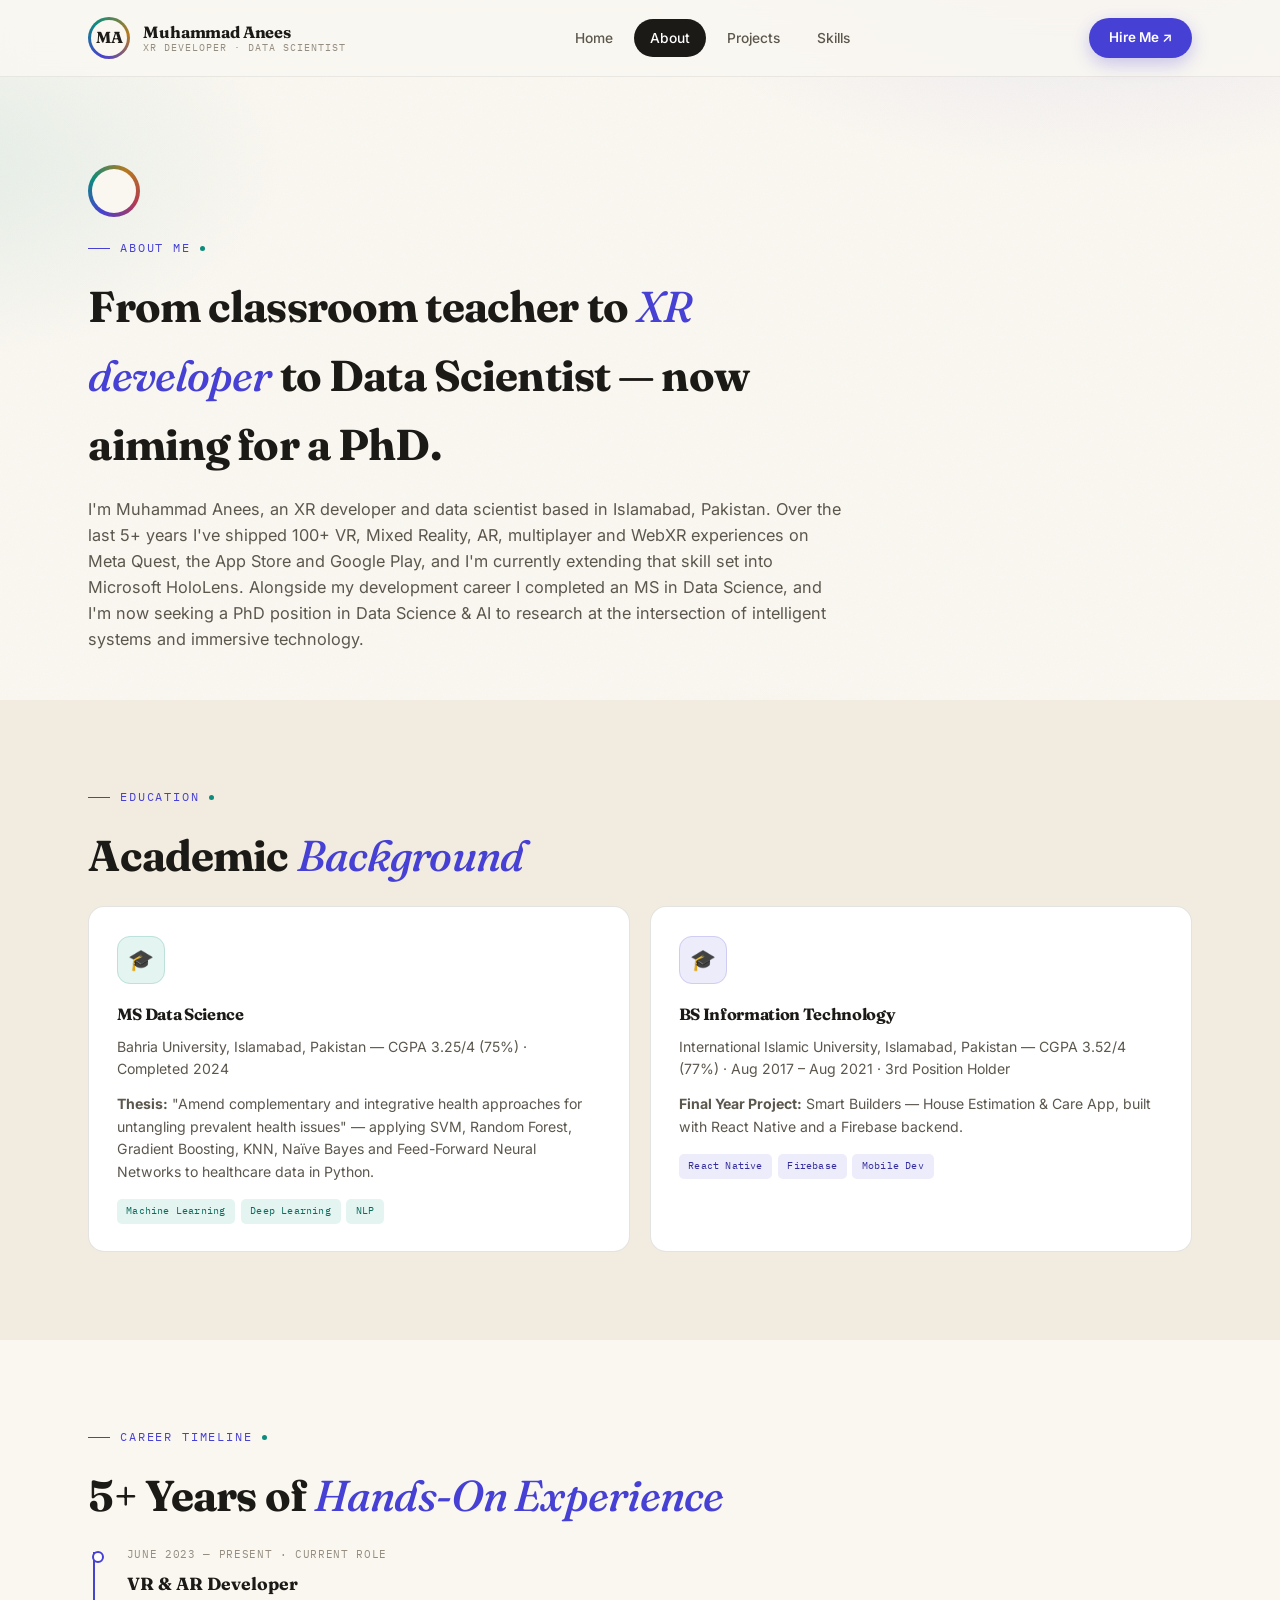
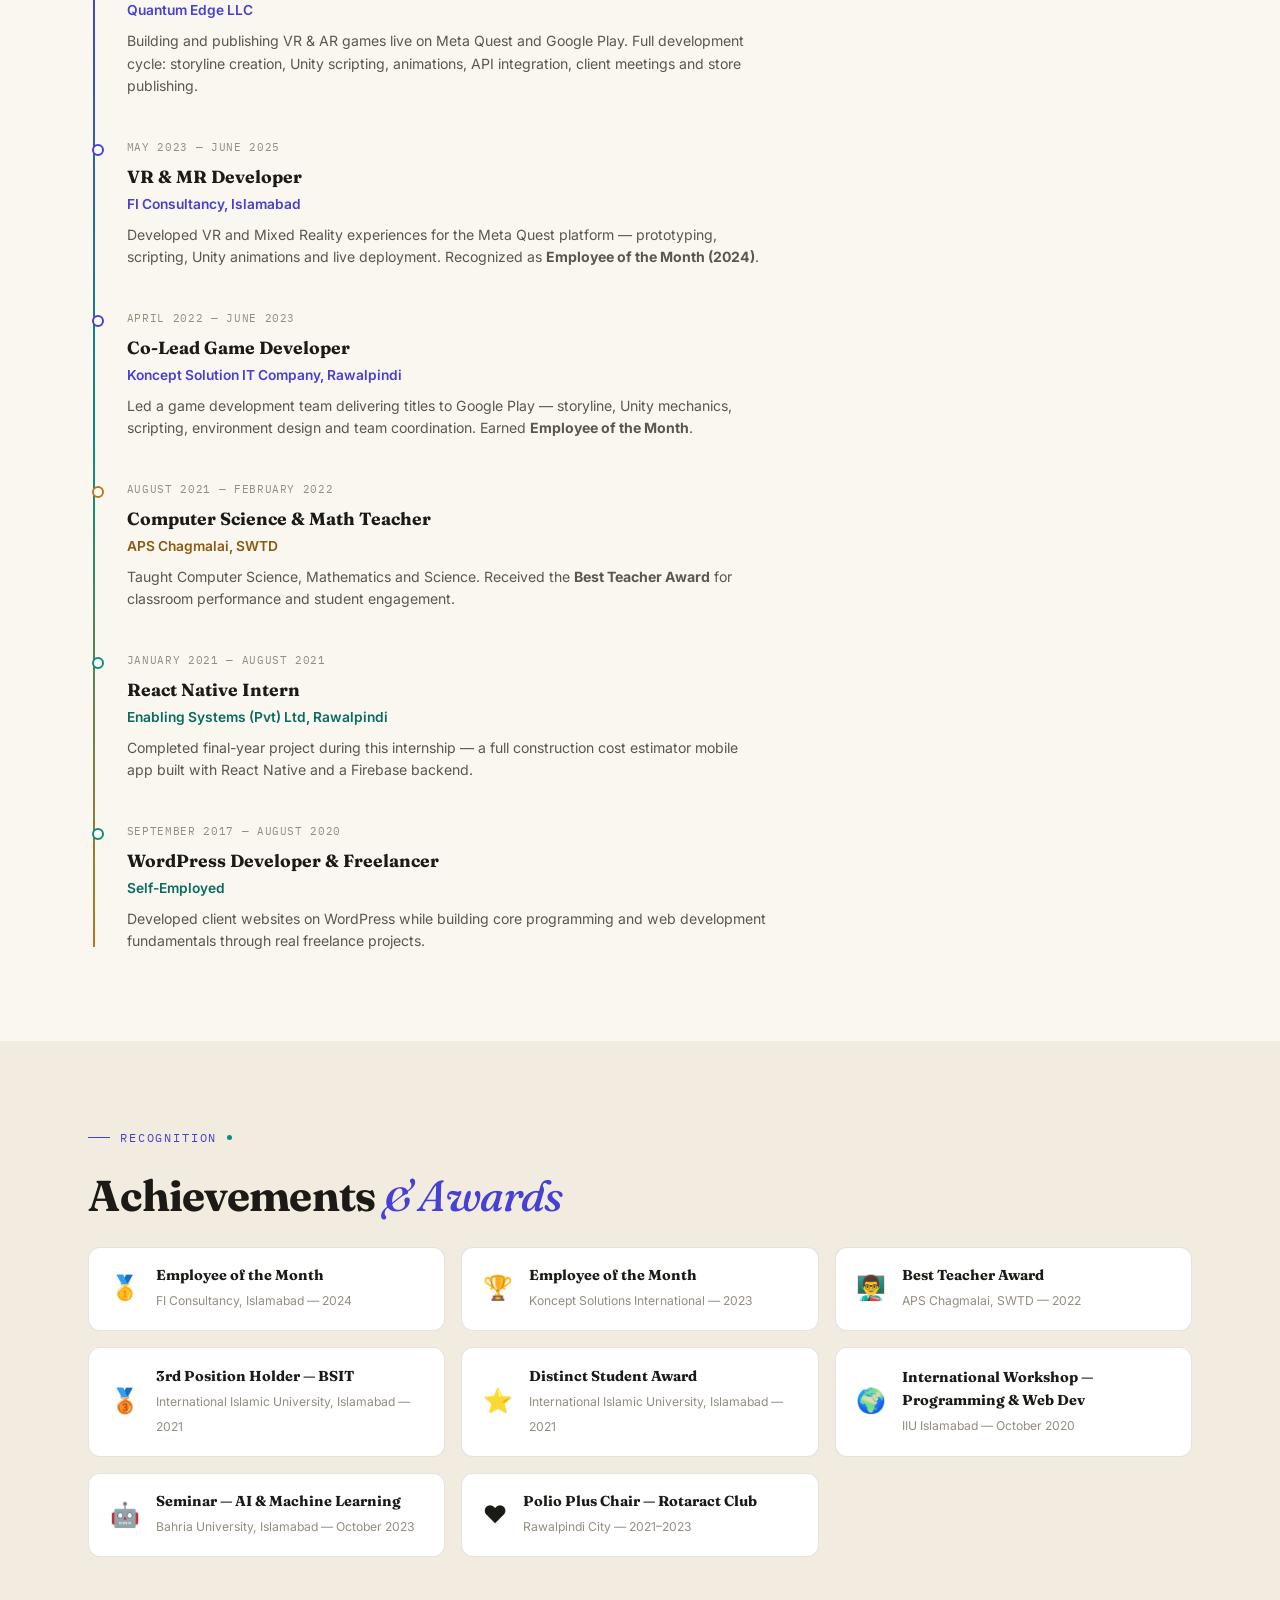
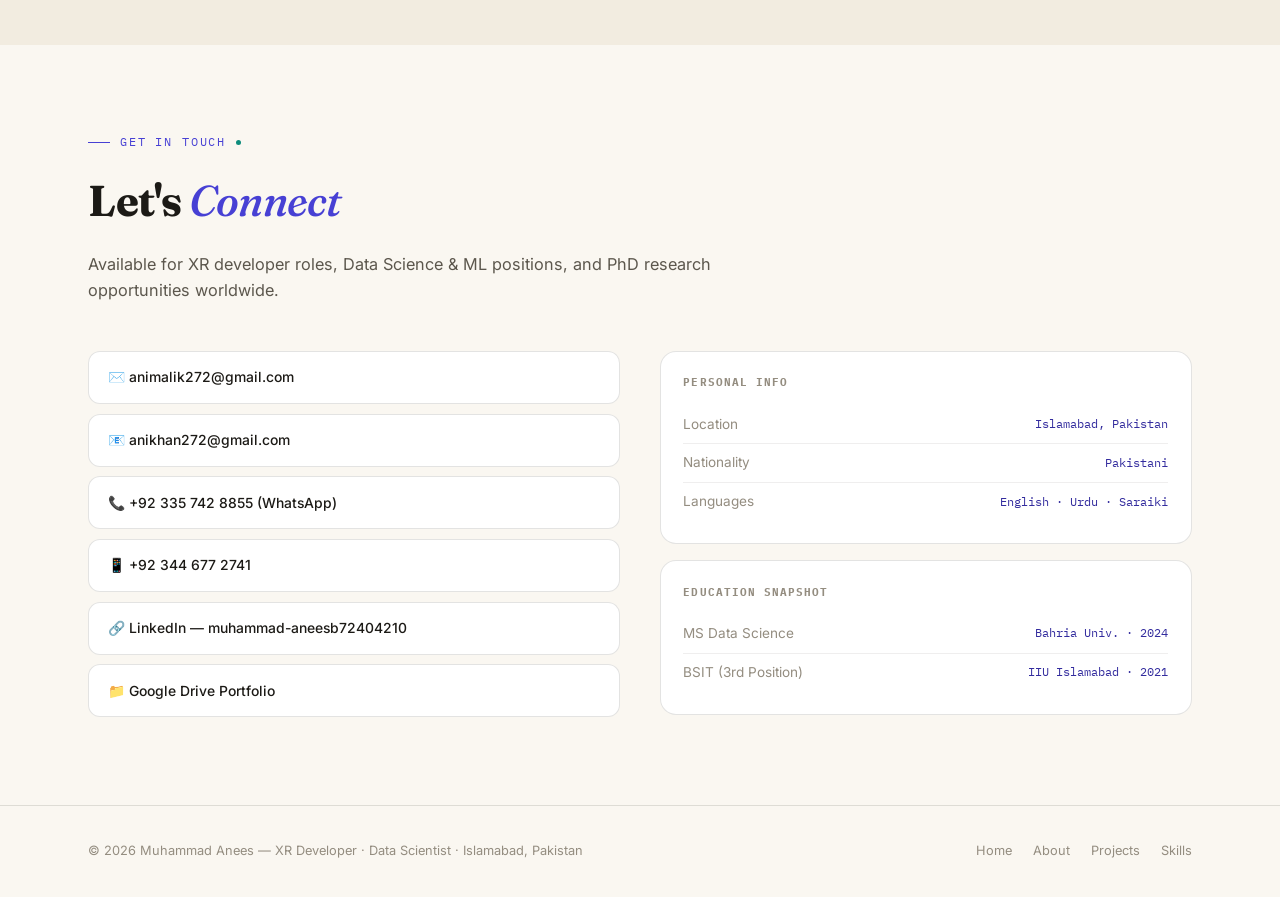
==== commit 90dd73cb: "Update about.html" ====
--- a/about.html
+++ b/about.html
@@ -3,8 +3,8 @@
 <head>
 <meta charset="UTF-8"/>
 <meta name="viewport" content="width=device-width, initial-scale=1.0"/>
-<title>Muhammad Anees — VR/AR/MR Developer &amp; Data Scientist</title>
-<meta name="description" content="Muhammad Anees — 5+ years building VR, MR, AR, Multiplayer &amp; WebXR experiences shipped on Meta Quest, App Store &amp; Play Store. MS Data Science graduate, PhD aspirant."/>
+<title>About — Muhammad Anees</title>
+<meta name="description" content="About Muhammad Anees — XR Developer and Data Scientist based in Islamabad, Pakistan. Education, experience timeline, achievements and contact details."/>
 <style>
 /* ============================================================
    MUHAMMAD ANEES — PORTFOLIO
@@ -395,8 +395,8 @@
       <div class="brand-text"><b>Muhammad Anees</b><small>XR Developer · Data Scientist</small></div>
     </a>
     <nav class="nav-links">
-      <a href="index.html" class="active">Home</a>
-      <a href="about.html">About</a>
+      <a href="index.html">Home</a>
+      <a href="about.html" class="active">About</a>
       <a href="projects.html">Projects</a>
       <a href="skills.html">Skills</a>
     </nav>
@@ -404,117 +404,151 @@
     <div class="hamburger" onclick="toggleMenu()"><span></span><span></span><span></span></div>
   </div>
   <div class="mobile-nav" id="mobileNav">
-    <a href="index.html" class="active">Home</a>
-    <a href="about.html">About</a>
+    <a href="index.html">Home</a>
+    <a href="about.html" class="active">About</a>
     <a href="projects.html">Projects</a>
     <a href="skills.html">Skills</a>
   </div>
 </header>
 
-<!-- ============ HERO ============ -->
-<section class="hero">
+<!-- ============ INTRO ============ -->
+<section style="padding-bottom:3rem;">
   <div class="wrap">
-    <div class="hero-grid">
-      <div>
-        <div class="hero-kicker"><span class="dot"></span> Available for XR &amp; Data Science roles</div>
-        <h1 class="hero-h1">Building <span class="accent">immersive worlds</span>,<br/>reading the data behind them.</h1>
-        <div class="hero-role-row">
-          <span class="chip chip-indigo">🥽 VR / MR / AR / Multiplayer / WebXR Developer</span>
-          <span class="chip chip-teal">📊 Data Scientist &amp; ML Engineer</span>
-          <span class="chip chip-amber">🎓 PhD Research Aspirant</span>
-        </div>
-        <p class="hero-bio">
-          <strong>5+ years</strong> designing and shipping VR, Mixed Reality, AR, multiplayer and WebXR experiences — live on
-          <strong>Meta Quest, the App Store and Google Play</strong>, with <strong>100+ projects</strong> delivered and early work extending into <strong>Microsoft HoloLens</strong>.
-          Alongside that, I hold an <strong>MS in Data Science</strong> (Bahria University) with a focus on Machine Learning, Deep Learning and NLP, and I'm now looking to take that foundation into <strong>PhD-level research in Data Science &amp; AI</strong>.
-        </p>
-        <div class="hero-cta-row">
-          <a href="projects.html" class="btn btn-solid">View Projects</a>
-          <a href="skills.html" class="btn btn-outline">Explore Skills</a>
-          <a href="about.html" class="btn btn-outline">About Me</a>
-        </div>
-        <div class="hero-store-row">
-          <a href="https://www.meta.com/en-gb/experiences/nexus-arcade/6962116033836064/" target="_blank" class="store-badge">🥽 Meta Quest Store</a>
-          <a href="https://play.google.com/store/apps/details?id=com.KonceptSol.cartcarriage" target="_blank" class="store-badge">🤖 Google Play</a>
-          <a href="https://apps.apple.com/us/app/mycre-adventures/id6717614238" target="_blank" class="store-badge">🍎 App Store</a>
-          <span class="store-badge" style="cursor:default;">🔷 HoloLens (in progress)</span>
-        </div>
-      </div>
-
-      <div class="portrait-card">
-        <svg class="orbit-deco" viewBox="0 0 440 440" xmlns="http://www.w3.org/2000/svg" aria-hidden="true">
-          <circle class="ring r1" cx="220" cy="220" r="205"/>
-          <circle class="ring r2" cx="220" cy="220" r="175"/>
-          <circle class="node" cx="220" cy="15" r="4" fill="#4740d4"/>
-          <circle class="node" cx="415" cy="150" r="3.5" fill="#0d8c7c" style="animation-delay:.4s"/>
-          <circle class="node" cx="392" cy="330" r="3" fill="#b6791f" style="animation-delay:.9s"/>
-          <circle class="node" cx="60" cy="345" r="3.5" fill="#0d8c7c" style="animation-delay:1.3s"/>
-          <circle class="node" cx="30" cy="140" r="3" fill="#4740d4" style="animation-delay:1.7s"/>
-        </svg>
-        <div class="portrait-ring">
-          <div class="inner"><img src="[data-uri]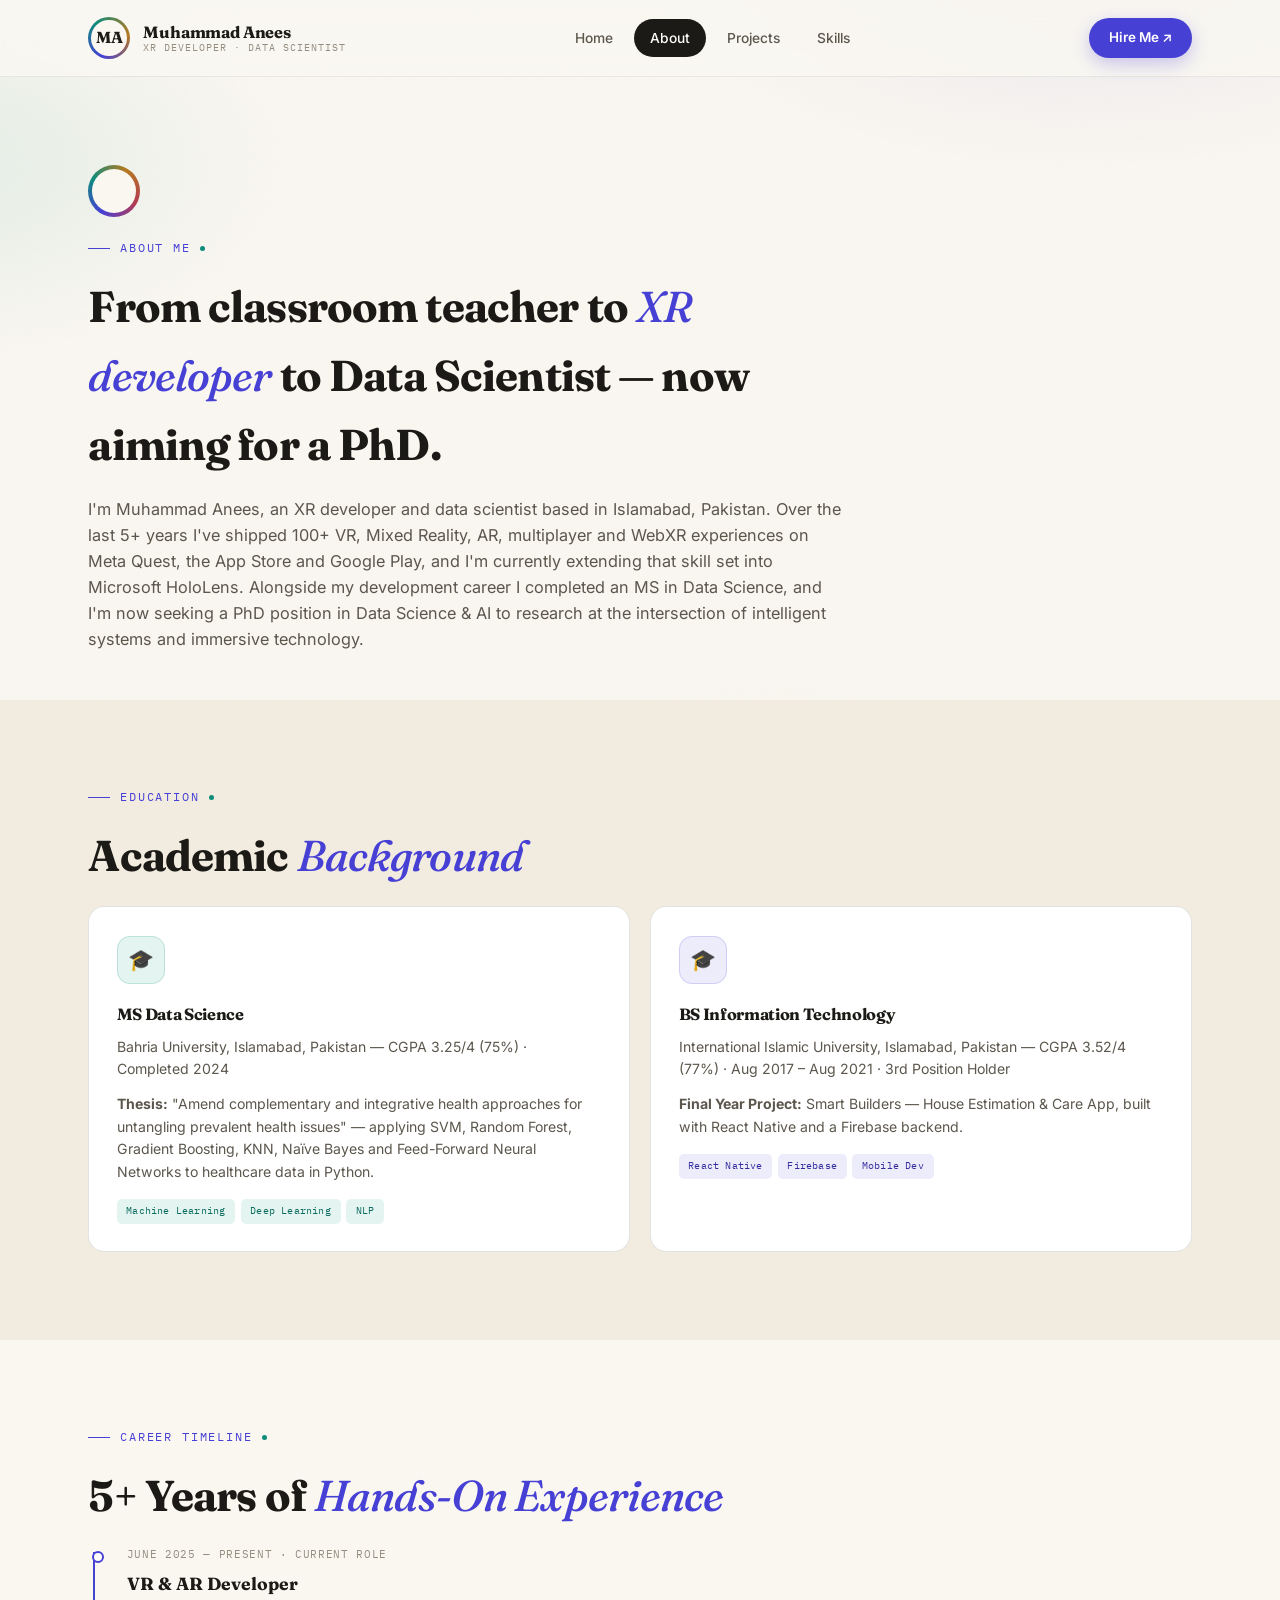
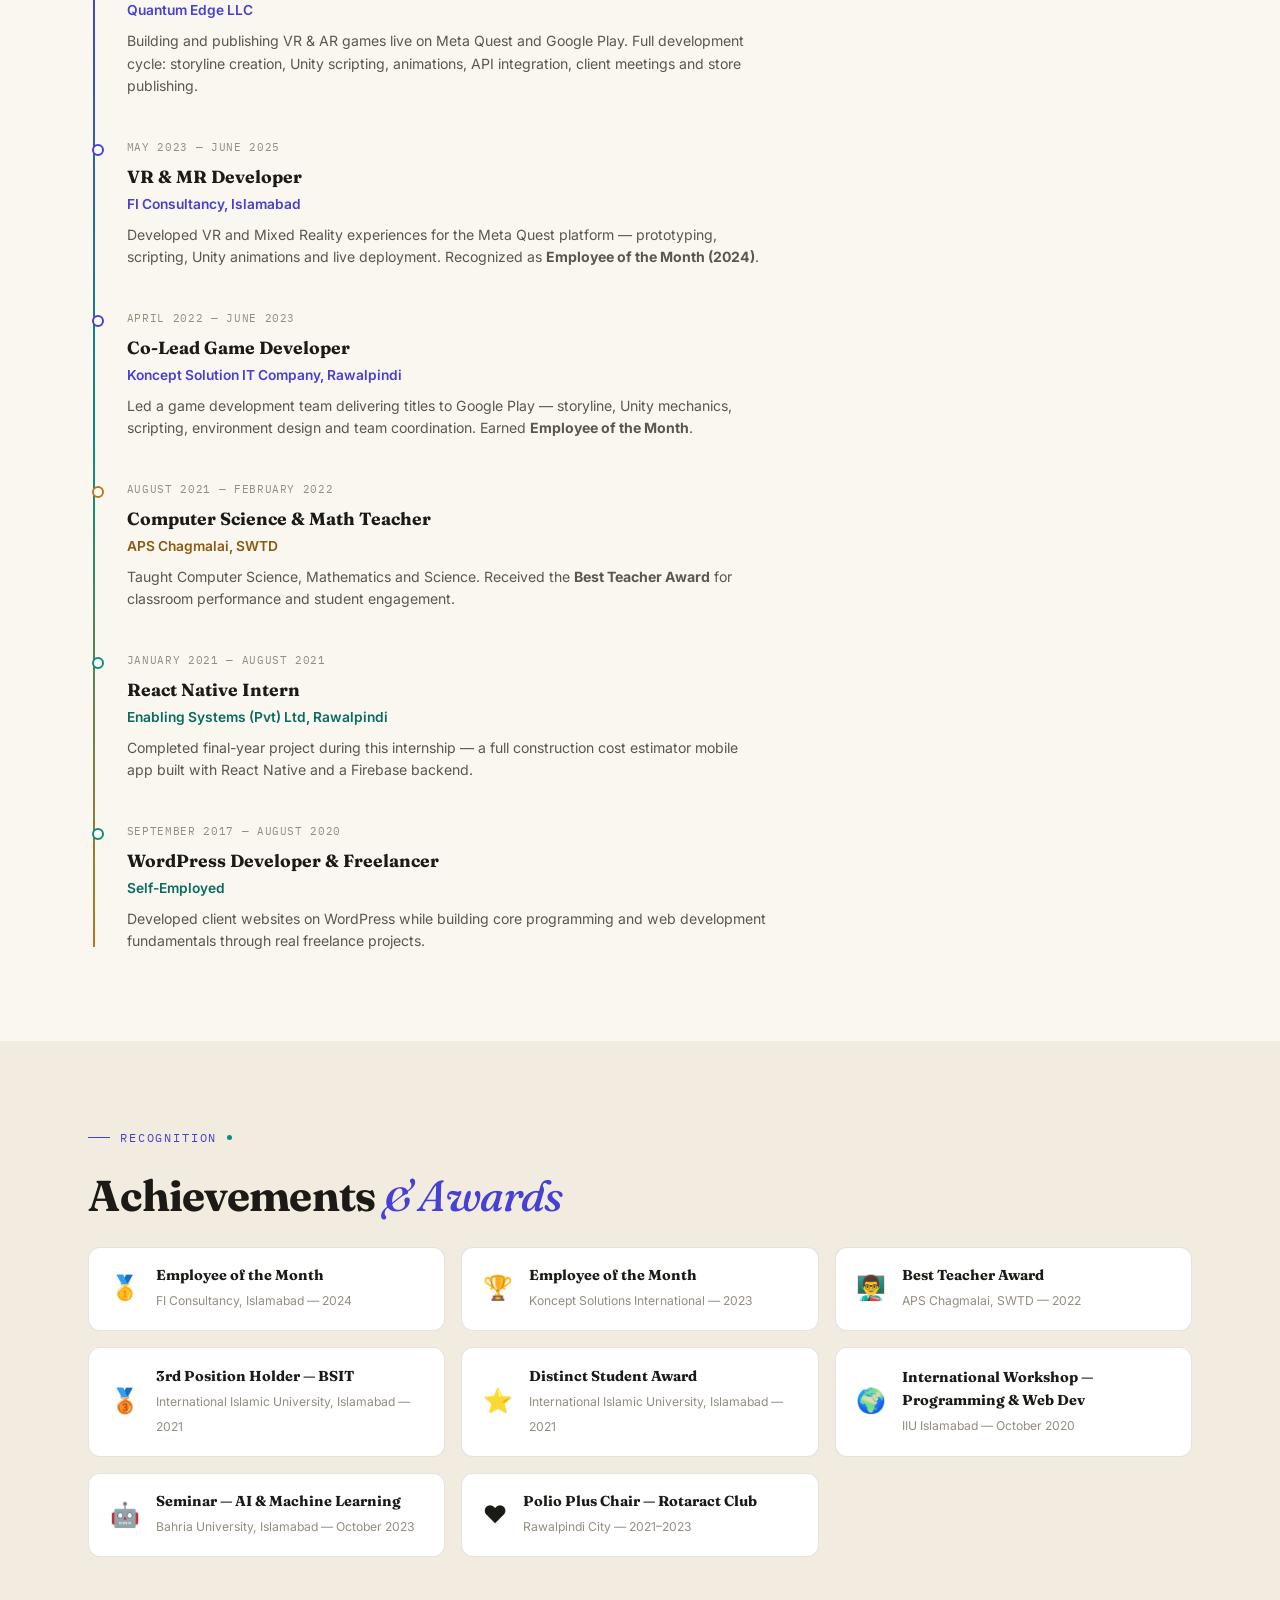
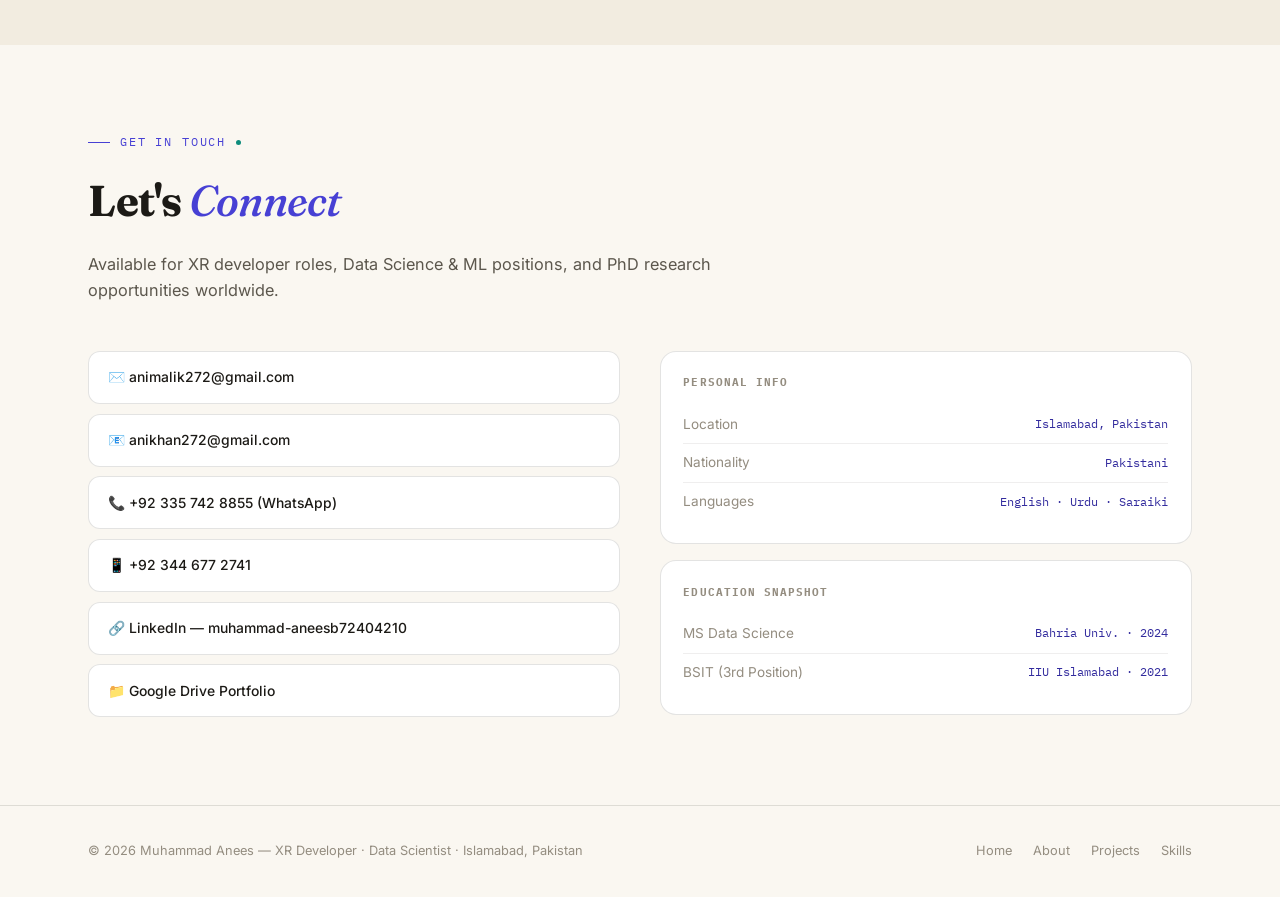
==== commit 28c5e9c4: "Update about.html" ====
--- a/about.html
+++ b/about.html
@@ -459,7 +459,7 @@
     <div class="tl">
       <div class="tl-item">
         <div class="tl-dot"></div>
-        <div class="tl-when">June 2023 — Present · Current Role</div>
+        <div class="tl-when">June 2025 — Present · Current Role</div>
         <div class="tl-role">VR &amp; AR Developer</div>
         <div class="tl-co i">Quantum Edge LLC</div>
         <div class="tl-body">Building and publishing VR &amp; AR games live on Meta Quest and Google Play. Full development cycle: storyline creation, Unity scripting, animations, API integration, client meetings and store publishing.</div>
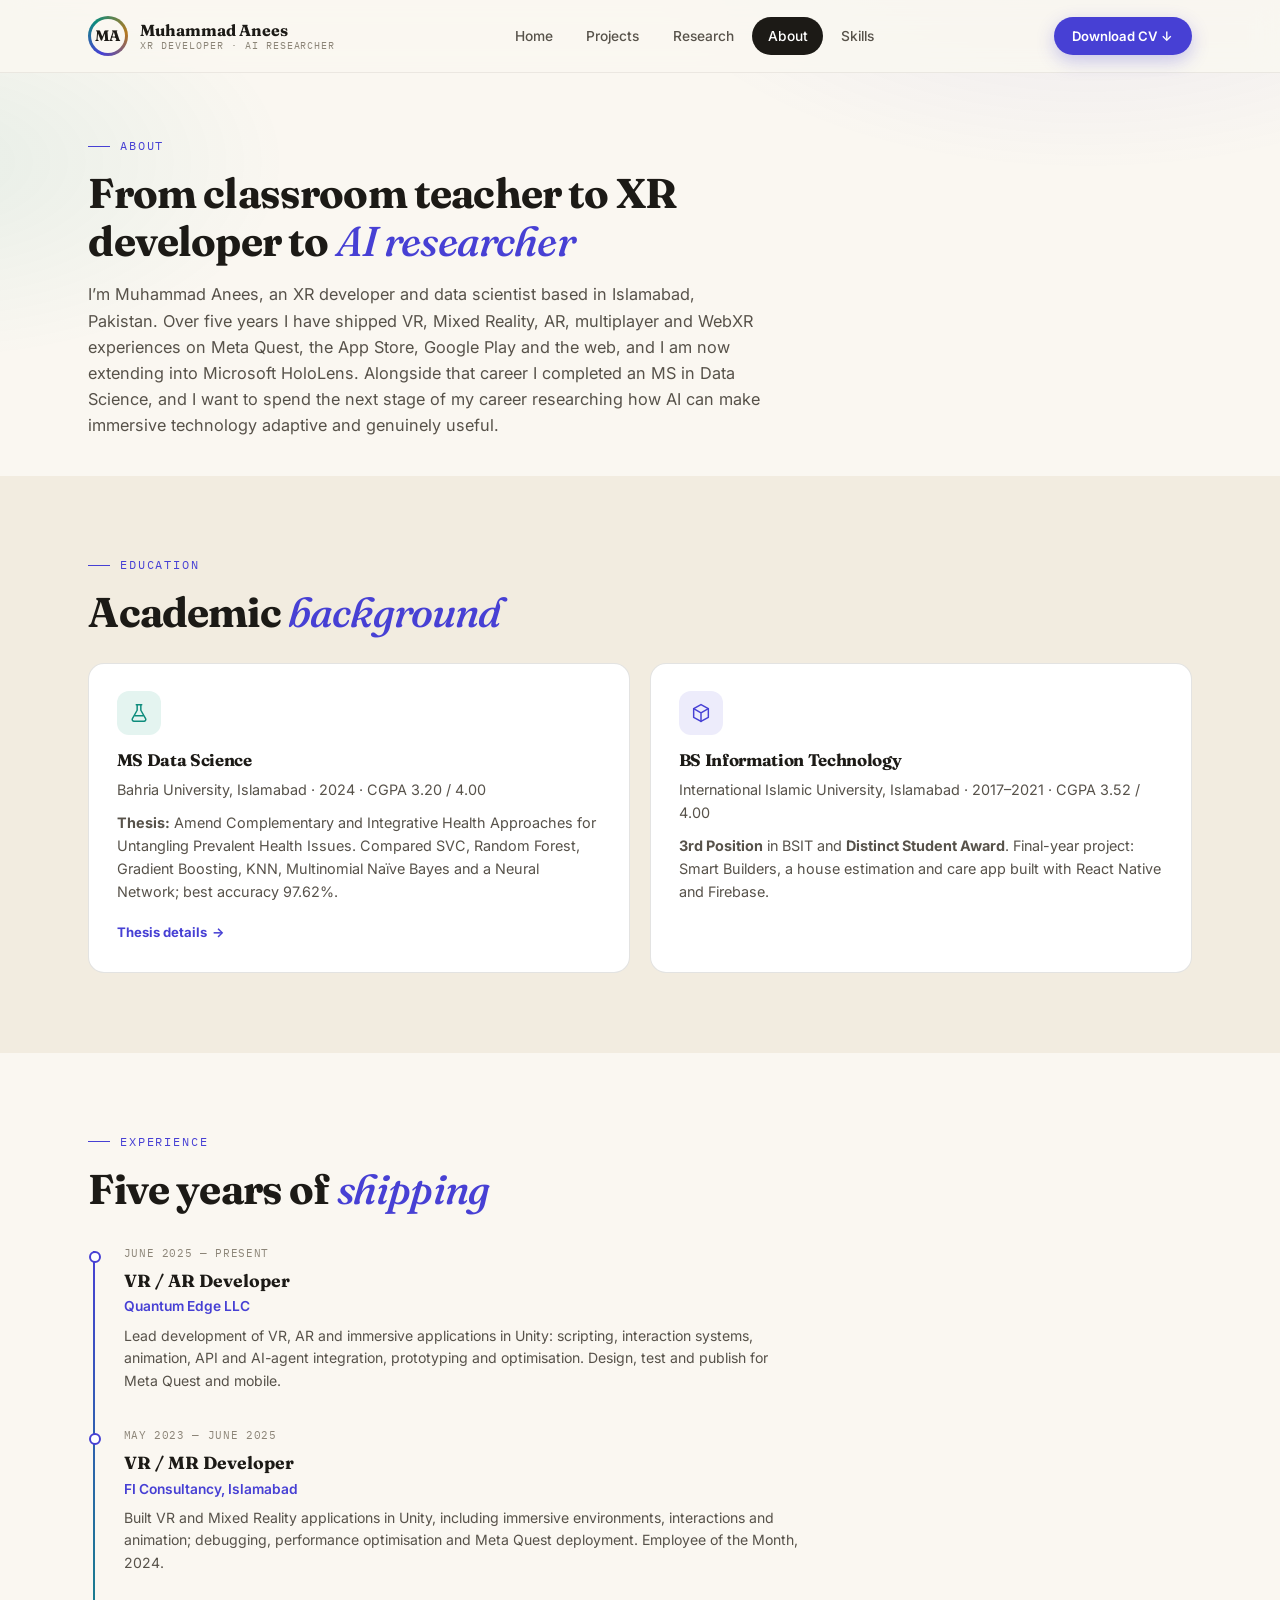
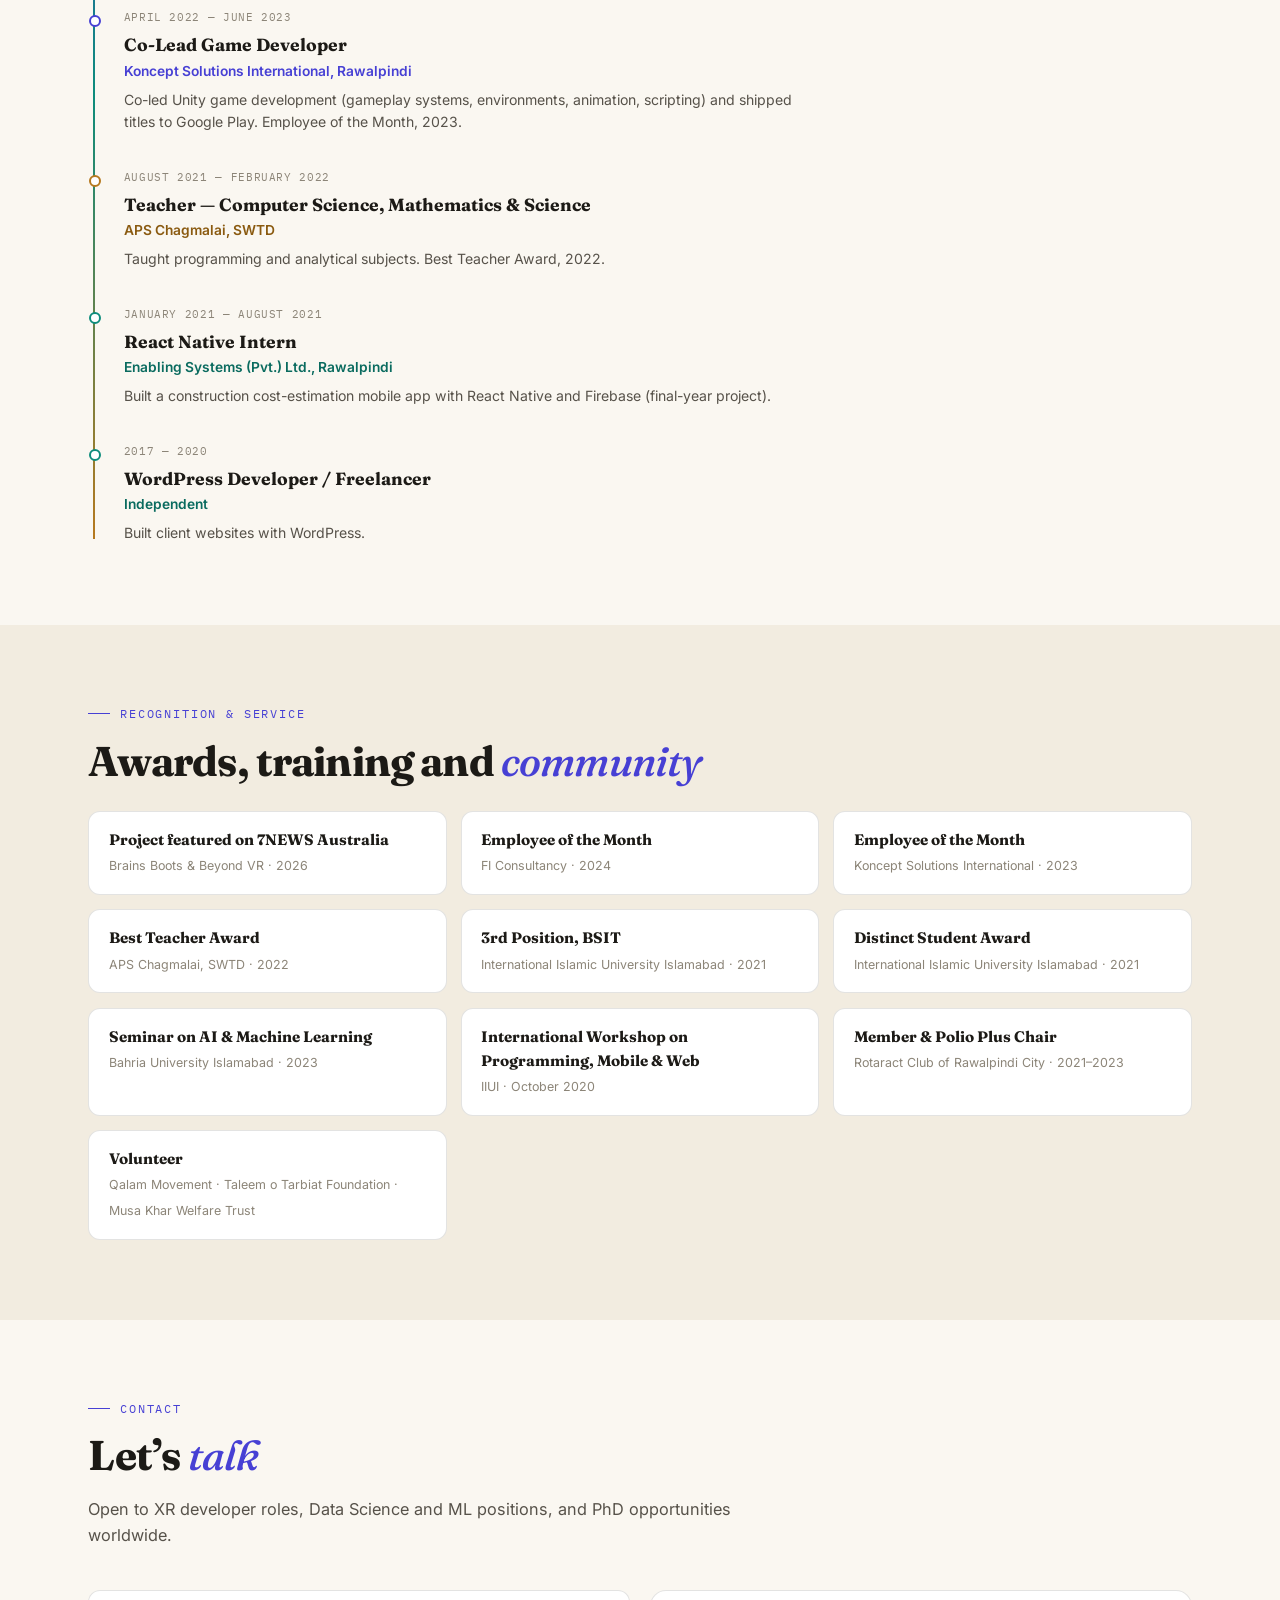
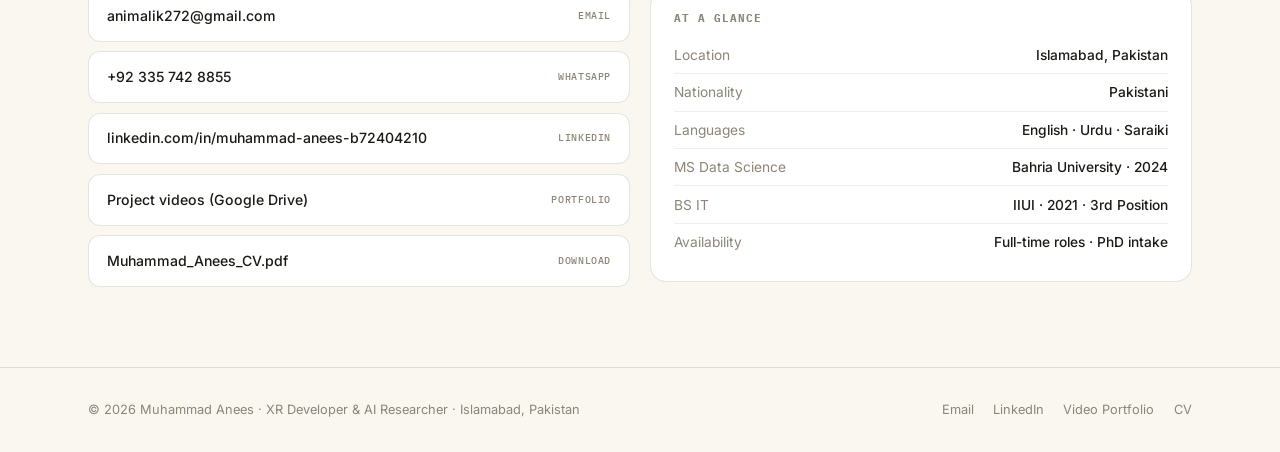
==== commit 20e6642e: "latest functionality added by anees" ====
--- a/about.html
+++ b/about.html
@@ -4,569 +4,131 @@
 <meta charset="UTF-8"/>
 <meta name="viewport" content="width=device-width, initial-scale=1.0"/>
 <title>About — Muhammad Anees</title>
-<meta name="description" content="About Muhammad Anees — XR Developer and Data Scientist based in Islamabad, Pakistan. Education, experience timeline, achievements and contact details."/>
-<style>
-/* ============================================================
-   MUHAMMAD ANEES — PORTFOLIO
-   Design tokens: warm paper light theme, aperture/portal motif
-============================================================ */
-@import url('https://fonts.googleapis.com/css2?family=Fraunces:ital,opsz,wght@0,9..144,400;0,9..144,500;0,9..144,600;0,9..144,700;0,9..144,900;1,9..144,500&family=Inter:wght@300;400;500;600;700;800&family=IBM+Plex+Mono:wght@400;500;600&display=swap');
-
-:root{
-  /* backgrounds */
-  --paper:#faf7f1;
-  --paper-alt:#f2ece0;
-  --surface:#ffffff;
-  --surface-line:#efe9dd;
-
-  /* ink */
-  --ink:#1c1a16;
-  --ink-soft:#5c574d;
-  --ink-faint:#948d80;
-
-  /* accents */
-  --indigo:#4740d4;
-  --indigo-deep:#332c9e;
-  --indigo-soft:#edecfb;
-  --teal:#0d8c7c;
-  --teal-soft:#e4f4f0;
-  --amber:#b6791f;
-  --amber-soft:#faf0dd;
-  --rose:#b23a52;
-  --rose-soft:#f9e9ec;
-
-  --border:rgba(28,26,22,0.12);
-  --border-soft:rgba(28,26,22,0.07);
-  --radius:16px;
-  --radius-sm:10px;
-  --shadow:0 10px 34px rgba(60,50,20,0.08);
-  --shadow-lg:0 24px 60px rgba(50,40,20,0.12);
-}
-
-*{margin:0;padding:0;box-sizing:border-box;}
-html{scroll-behavior:smooth;}
-body{
-  font-family:'Inter',sans-serif;
-  background:var(--paper);
-  color:var(--ink);
-  line-height:1.6;
-  -webkit-font-smoothing:antialiased;
-}
-a{color:inherit;}
-img{display:block;max-width:100%;}
-ul{list-style:none;}
-
-/* texture: faint paper grain */
-body::before{
-  content:'';position:fixed;inset:0;z-index:-2;pointer-events:none;
-  background-image:url("data:image/svg+xml,%3Csvg xmlns='http://www.w3.org/2000/svg' width='240' height='240'%3E%3Cfilter id='n'%3E%3CfeTurbulence type='fractalNoise' baseFrequency='0.8' numOctaves='3'/%3E%3C/filter%3E%3Crect width='240' height='240' filter='url(%23n)' opacity='0.03'/%3E%3C/svg%3E");
-}
-/* mesh: soft color wash so the theme reads immediately, even in light mode */
-body::after{
-  content:'';position:fixed;inset:0;z-index:-3;pointer-events:none;
-  background:
-    radial-gradient(ellipse 60% 45% at 85% -8%, rgba(71,64,212,0.10) 0%, transparent 60%),
-    radial-gradient(ellipse 50% 40% at -5% 18%, rgba(13,140,124,0.09) 0%, transparent 55%),
-    radial-gradient(ellipse 45% 35% at 60% 95%, rgba(182,121,31,0.08) 0%, transparent 55%),
-    var(--paper);
-}
-
-.wrap{max-width:1180px;margin:0 auto;padding:0 2.4rem;}
-
-/* ============ NAV ============ */
-header.site-nav{
-  position:sticky;top:0;z-index:500;
-  background:rgba(250,247,241,0.86);
-  backdrop-filter:blur(14px);
-  border-bottom:1px solid var(--border-soft);
-}
-.nav-inner{
-  max-width:1180px;margin:0 auto;padding:0 2.4rem;
-  height:76px;display:flex;align-items:center;justify-content:space-between;
-}
-.brand{display:flex;align-items:center;gap:0.8rem;text-decoration:none;}
-.brand-mark{
-  width:42px;height:42px;border-radius:50%;
-  background:conic-gradient(from 200deg, var(--indigo), var(--teal), var(--amber), var(--indigo));
-  display:flex;align-items:center;justify-content:center;position:relative;
-}
-.brand-mark::after{
-  content:'';position:absolute;inset:3px;border-radius:50%;background:var(--paper);
-}
-.brand-mark span{
-  position:relative;z-index:1;font-family:'Fraunces',serif;font-weight:700;font-size:1rem;color:var(--ink);
-}
-.brand-text{display:flex;flex-direction:column;line-height:1.15;}
-.brand-text b{font-family:'Fraunces',serif;font-weight:700;font-size:1.02rem;letter-spacing:-0.01em;}
-.brand-text small{font-family:'IBM Plex Mono',monospace;font-size:0.62rem;letter-spacing:0.1em;text-transform:uppercase;color:var(--ink-faint);}
-
-.nav-links{display:flex;align-items:center;gap:0.3rem;}
-.nav-links a{
-  text-decoration:none;color:var(--ink-soft);font-size:0.86rem;font-weight:500;
-  padding:0.5rem 1rem;border-radius:100px;transition:all .2s;
-}
-.nav-links a:hover{color:var(--ink);background:var(--surface-line);}
-.nav-links a.active{color:var(--surface);background:var(--ink);}
-.nav-cta{
-  margin-left:0.6rem;text-decoration:none;
-  background:var(--indigo);color:#fff;font-size:0.84rem;font-weight:600;
-  padding:0.55rem 1.25rem;border-radius:100px;
-  box-shadow:0 6px 18px rgba(71,64,212,0.28);
-  transition:all .2s;
-}
-.nav-cta:hover{background:var(--indigo-deep);transform:translateY(-1px);}
-.hamburger{display:none;flex-direction:column;gap:5px;cursor:pointer;padding:6px;}
-.hamburger span{width:22px;height:2px;background:var(--ink);border-radius:2px;}
-.mobile-nav{display:none;flex-direction:column;background:var(--surface);border-bottom:1px solid var(--border);padding:0.5rem 2rem 1.2rem;}
-.mobile-nav.open{display:flex;}
-.mobile-nav a{padding:0.75rem 0;border-bottom:1px solid var(--border-soft);text-decoration:none;color:var(--ink-soft);font-size:0.95rem;}
-.mobile-nav a.active{color:var(--indigo);font-weight:600;}
-
-/* ============ SECTION SCAFFOLDING ============ */
-section{padding:5.5rem 0;position:relative;}
-section.alt{background:var(--paper-alt);}
-.eyebrow{
-  font-family:'IBM Plex Mono',monospace;font-size:0.72rem;letter-spacing:0.16em;text-transform:uppercase;
-  color:var(--indigo);margin-bottom:0.9rem;display:flex;align-items:center;gap:0.6rem;
-}
-.eyebrow::before{content:'';width:22px;height:1px;background:var(--indigo);display:inline-block;}
-.eyebrow::after{content:'';width:5px;height:5px;border-radius:50%;background:var(--teal);display:inline-block;}
-
-/* page-top aperture mark used on inner pages for visual consistency w/ home hero */
-.page-mark{
-  width:52px;height:52px;border-radius:50%;margin-bottom:1.4rem;
-  background:conic-gradient(from 210deg,var(--indigo),var(--teal),var(--amber),var(--rose),var(--indigo));
-  padding:4px;
-}
-.page-mark .in{width:100%;height:100%;border-radius:50%;background:var(--paper);}
-h1,h2,h3,h4{font-family:'Fraunces',serif;letter-spacing:-0.02em;color:var(--ink);}
-.sec-title{font-size:clamp(1.9rem,3.6vw,2.7rem);font-weight:700;margin-bottom:1rem;max-width:760px;}
-.sec-title em{font-style:italic;font-weight:500;color:var(--indigo);}
-.sec-lede{color:var(--ink-soft);max-width:640px;font-size:1.02rem;font-weight:400;margin-bottom:3rem;}
-
-/* aperture divider — signature motif */
-.aperture-rule{
-  width:64px;height:64px;margin-bottom:2rem;position:relative;
-}
-.aperture-rule svg{width:100%;height:100%;}
-
-/* ============ BUTTONS ============ */
-.btn{
-  display:inline-flex;align-items:center;gap:0.5rem;
-  padding:0.85rem 1.7rem;border-radius:100px;
-  font-weight:600;font-size:0.9rem;text-decoration:none;
-  transition:all .22s;border:1px solid transparent;cursor:pointer;
-}
-.btn-solid{background:var(--ink);color:var(--paper);}
-.btn-solid:hover{background:var(--indigo);transform:translateY(-2px);box-shadow:0 10px 26px rgba(71,64,212,0.25);}
-.btn-outline{border-color:var(--border);color:var(--ink);background:transparent;}
-.btn-outline:hover{border-color:var(--ink);background:var(--surface);}
-.btn-teal{background:var(--teal);color:#fff;}
-.btn-teal:hover{background:#0a7367;transform:translateY(-2px);}
-
-/* ============ HERO (home) ============ */
-.hero{padding:4.5rem 0 5rem;}
-.hero-grid{display:grid;grid-template-columns:1.15fr 0.85fr;gap:3.5rem;align-items:center;}
-.hero-kicker{
-  display:inline-flex;align-items:center;gap:0.5rem;
-  background:var(--indigo-soft);color:var(--indigo-deep);
-  border-radius:100px;padding:0.4rem 1rem 0.4rem 0.7rem;font-size:0.76rem;font-weight:600;
-  margin-bottom:1.6rem;letter-spacing:0.02em;
-}
-.hero-kicker .dot{width:7px;height:7px;border-radius:50%;background:var(--teal);}
-h1.hero-h1{font-size:clamp(2.6rem,5.4vw,4.2rem);font-weight:700;line-height:1.02;margin-bottom:1.4rem;}
-h1.hero-h1 .accent{font-style:italic;font-weight:500;
-  background:linear-gradient(100deg,var(--indigo),var(--teal));
-  -webkit-background-clip:text;-webkit-text-fill-color:transparent;background-clip:text;
-}
-.hero-role-row{display:flex;flex-wrap:wrap;gap:0.5rem;margin-bottom:1.7rem;}
-.chip{font-size:0.8rem;font-weight:600;padding:0.4rem 0.95rem;border-radius:100px;border:1px solid transparent;}
-.chip-indigo{background:var(--indigo-soft);color:var(--indigo-deep);}
-.chip-teal{background:var(--teal-soft);color:#0a6b5f;}
-.chip-amber{background:var(--amber-soft);color:#8a5a10;}
-.hero-bio{color:var(--ink-soft);font-size:1.04rem;max-width:560px;margin-bottom:2.2rem;}
-.hero-bio strong{color:var(--ink);font-weight:600;}
-.hero-cta-row{display:flex;gap:0.9rem;flex-wrap:wrap;margin-bottom:2.2rem;}
-.hero-store-row{display:flex;gap:0.6rem;flex-wrap:wrap;}
-.store-badge{
-  display:flex;align-items:center;gap:0.4rem;
-  background:var(--surface);border:1px solid var(--border);
-  border-radius:100px;padding:0.4rem 0.9rem;font-size:0.76rem;font-weight:600;color:var(--ink-soft);
-  text-decoration:none;transition:all .2s;
-}
-.store-badge:hover{border-color:var(--indigo);color:var(--indigo);}
-
-/* portrait card w/ aperture ring */
-.portrait-card{position:relative;display:flex;flex-direction:column;align-items:center;}
-.orbit-deco{position:absolute;top:50%;left:50%;width:440px;height:440px;transform:translate(-50%,-56%);z-index:0;pointer-events:none;opacity:0.9;}
-.orbit-deco circle.ring{fill:none;stroke-width:1;}
-.orbit-deco .r1{stroke:rgba(71,64,212,0.28);stroke-dasharray:2 6;animation:spin 40s linear infinite;transform-origin:center;}
-.orbit-deco .r2{stroke:rgba(13,140,124,0.24);stroke-dasharray:1 5;animation:spin 55s linear infinite reverse;transform-origin:center;}
-.orbit-deco .node{animation:pulse 2.4s ease-in-out infinite;}
-@keyframes spin{from{transform:rotate(0deg);}to{transform:rotate(360deg);}}
-.portrait-ring{position:relative;z-index:1;}
-.portrait-ring{
-  position:relative;width:min(320px,86%);aspect-ratio:1/1;border-radius:50%;
-  padding:10px;
-  background:conic-gradient(from 210deg, var(--indigo), var(--teal), var(--amber), var(--rose), var(--indigo));
-}
-.portrait-ring .inner{
-  width:100%;height:100%;border-radius:50%;overflow:hidden;background:var(--surface);
-  border:6px solid var(--paper);
-}
-.portrait-ring .inner img{width:100%;height:100%;object-fit:cover;}
-.portrait-caption{margin-top:1.3rem;text-align:center;}
-.portrait-caption b{display:block;font-family:'Fraunces',serif;font-size:1.15rem;font-weight:700;}
-.portrait-caption span{font-family:'IBM Plex Mono',monospace;font-size:0.74rem;color:var(--ink-faint);letter-spacing:0.05em;}
-.avail-pill{
-  margin-top:1rem;display:flex;align-items:center;gap:0.5rem;
-  background:var(--teal-soft);color:#0a6b5f;border-radius:100px;
-  padding:0.45rem 1rem;font-size:0.76rem;font-weight:600;
-}
-.avail-pill .dot{width:7px;height:7px;border-radius:50%;background:var(--teal);animation:pulse 1.6s infinite;}
-@keyframes pulse{0%,100%{opacity:1;}50%{opacity:0.4;}}
-
-/* ============ STAT STRIP ============ */
-.stat-strip{
-  display:grid;grid-template-columns:repeat(4,1fr);
-  border:1px solid var(--border);border-radius:var(--radius);
-  background:var(--surface);overflow:hidden;box-shadow:var(--shadow);
-}
-.stat-cell{padding:1.6rem 1rem;text-align:center;border-right:1px solid var(--border-soft);}
-.stat-cell:last-child{border-right:none;}
-.stat-num{font-family:'Fraunces',serif;font-weight:700;font-size:2.1rem;line-height:1;margin-bottom:0.4rem;}
-.stat-lbl{font-family:'IBM Plex Mono',monospace;font-size:0.66rem;letter-spacing:0.07em;text-transform:uppercase;color:var(--ink-faint);}
-
-/* ============ CARDS ============ */
-.grid-3{display:grid;grid-template-columns:repeat(auto-fill,minmax(280px,1fr));gap:1.3rem;}
-.grid-2{display:grid;grid-template-columns:repeat(auto-fill,minmax(380px,1fr));gap:1.3rem;}
-.card{
-  background:var(--surface);border:1px solid var(--border);border-radius:var(--radius);
-  padding:1.8rem 1.7rem 1.7rem;transition:all .28s;position:relative;overflow:hidden;
-}
-.card::before{
-  content:'';position:absolute;top:0;left:0;right:0;height:3px;
-  background:linear-gradient(90deg,var(--indigo),var(--teal),var(--amber));
-  transform:scaleX(0);transform-origin:left;transition:transform .35s ease;
-}
-.card:hover::before{transform:scaleX(1);}
-.card:hover{transform:translateY(-5px);box-shadow:var(--shadow-lg);border-color:transparent;}
-.c-ico{
-  width:48px;height:48px;border-radius:13px;display:flex;align-items:center;justify-content:center;
-  font-size:1.3rem;margin-bottom:1.1rem;position:relative;
-}
-.c-ico::after{content:'';position:absolute;inset:0;border-radius:13px;border:1px solid currentColor;opacity:0.18;}
-.c-ico.i{background:var(--indigo-soft);color:var(--indigo);}
-.c-ico.t{background:var(--teal-soft);color:var(--teal);}
-.c-ico.a{background:var(--amber-soft);color:var(--amber);}
-.c-ico.r{background:var(--rose-soft);color:var(--rose);}
-.card h3{font-size:1.02rem;font-weight:700;margin-bottom:0.5rem;}
-.card p{color:var(--ink-soft);font-size:0.88rem;font-weight:400;}
-.tag-row{display:flex;flex-wrap:wrap;gap:0.35rem;margin-top:1rem;}
-.tag{font-family:'IBM Plex Mono',monospace;font-size:0.64rem;padding:0.25rem 0.6rem;border-radius:5px;letter-spacing:0.02em;}
-.tag-i{background:var(--indigo-soft);color:var(--indigo-deep);}
-.tag-t{background:var(--teal-soft);color:#0a6b5f;}
-.tag-a{background:var(--amber-soft);color:#8a5a10;}
-.tag-r{background:var(--rose-soft);color:#8f2d40;}
-
-/* ============ TABS ============ */
-.tab-row{display:inline-flex;gap:0.35rem;background:var(--surface);border:1px solid var(--border);border-radius:100px;padding:0.35rem;margin-bottom:2.6rem;flex-wrap:wrap;}
-.tab-btn{
-  border:none;background:transparent;padding:0.65rem 1.3rem;border-radius:100px;
-  font-family:'Inter',sans-serif;font-weight:600;font-size:0.85rem;color:var(--ink-soft);cursor:pointer;transition:all .22s;
-}
-.tab-btn.on{background:var(--ink);color:var(--paper);}
-.tab-panel{display:none;}
-.tab-panel.on{display:block;animation:fade .35s ease;}
-@keyframes fade{from{opacity:0;transform:translateY(10px);}to{opacity:1;transform:translateY(0);}}
-
-/* ============ SKILL BARS ============ */
-.sk-card{background:var(--surface);border:1px solid var(--border);border-radius:var(--radius);padding:1.6rem;}
-.sk-card h4{font-size:0.78rem;letter-spacing:0.08em;text-transform:uppercase;margin-bottom:1.3rem;font-family:'IBM Plex Mono',monospace;font-weight:600;}
-.sk{margin-bottom:1.05rem;}
-.sk-row{display:flex;justify-content:space-between;margin-bottom:0.35rem;font-size:0.84rem;}
-.sk-n{font-weight:500;color:var(--ink);}
-.sk-p{font-family:'IBM Plex Mono',monospace;font-size:0.72rem;color:var(--ink-faint);}
-.sk-bar{height:6px;background:var(--paper-alt);border-radius:4px;overflow:hidden;}
-.sk-fill{height:100%;border-radius:4px;}
-.fi{background:linear-gradient(90deg,var(--indigo),#7a72e8);}
-.ft{background:linear-gradient(90deg,var(--teal),#4fc2b3);}
-.fa{background:linear-gradient(90deg,var(--amber),#e0a13d);}
-
-/* ============ TIMELINE ============ */
-.tl{position:relative;padding-left:2.4rem;}
-.tl::before{content:'';position:absolute;left:5px;top:6px;bottom:6px;width:1.5px;background:linear-gradient(180deg,var(--indigo),var(--teal),var(--amber));}
-.tl-item{position:relative;margin-bottom:2.6rem;}
-.tl-item:last-child{margin-bottom:0;}
-.tl-dot{position:absolute;left:-2.15rem;top:0.3rem;width:12px;height:12px;border-radius:50%;background:var(--surface);border:2.5px solid var(--indigo);}
-.tl-dot.t{border-color:var(--teal);}
-.tl-dot.a{border-color:var(--amber);}
-.tl-when{font-family:'IBM Plex Mono',monospace;font-size:0.68rem;letter-spacing:0.06em;color:var(--ink-faint);margin-bottom:0.4rem;text-transform:uppercase;}
-.tl-role{font-family:'Fraunces',serif;font-weight:700;font-size:1.1rem;margin-bottom:0.1rem;}
-.tl-co{font-size:0.86rem;font-weight:600;margin-bottom:0.55rem;}
-.tl-co.i{color:var(--indigo);}
-.tl-co.t{color:#0a6b5f;}
-.tl-co.a{color:#8a5a10;}
-.tl-body{color:var(--ink-soft);font-size:0.88rem;max-width:640px;}
-
-/* ============ PROJECTS ============ */
-.proj-grid{display:grid;grid-template-columns:repeat(auto-fill,minmax(300px,1fr));gap:1.4rem;}
-.pj{background:var(--surface);border:1px solid var(--border);border-radius:var(--radius);overflow:hidden;transition:all .28s;display:flex;flex-direction:column;}
-.pj:hover{transform:translateY(-4px);box-shadow:var(--shadow-lg);}
-.pj-top{height:118px;display:flex;align-items:center;justify-content:center;font-size:2.5rem;position:relative;border-bottom:1px solid var(--border-soft);overflow:hidden;}
-.pj-top::before{
-  content:'';position:absolute;inset:0;
-  background-image:radial-gradient(circle,rgba(28,26,22,0.06) 1px, transparent 1px);
-  background-size:14px 14px;
-}
-.pj-top *{position:relative;z-index:1;}
-.pj-plat{position:absolute;top:0.7rem;right:0.7rem;font-family:'IBM Plex Mono',monospace;font-size:0.6rem;background:rgba(255,255,255,0.75);padding:0.2rem 0.55rem;border-radius:100px;letter-spacing:0.04em;text-transform:uppercase;font-weight:600;color:var(--ink-soft);}
-.pj-body{padding:1.4rem;flex:1;display:flex;flex-direction:column;}
-.pj-body h3{font-size:1rem;font-weight:700;margin-bottom:0.4rem;}
-.pj-body p{color:var(--ink-soft);font-size:0.85rem;flex:1;}
-.pj-link{display:inline-flex;align-items:center;gap:0.4rem;margin-top:1.1rem;font-size:0.78rem;font-weight:700;text-decoration:none;letter-spacing:0.03em;color:var(--indigo);transition:gap .2s;}
-.pj-link::after{content:'→';}
-.pj-link:hover{gap:0.65rem;}
-.pj-note{font-size:0.78rem;color:var(--ink-faint);margin-top:1.1rem;font-style:italic;}
-
-/* ============ ACHIEVEMENTS ============ */
-.ach-grid{display:grid;grid-template-columns:repeat(auto-fill,minmax(280px,1fr));gap:1rem;}
-.ach{background:var(--surface);border:1px solid var(--border);border-radius:12px;padding:1.05rem 1.3rem;display:flex;align-items:center;gap:1rem;transition:all .22s;}
-.ach:hover{border-color:var(--amber);transform:translateX(4px);}
-.ach-ico{font-size:1.5rem;flex-shrink:0;}
-.ach-txt strong{display:block;font-size:0.9rem;font-family:'Fraunces',serif;font-weight:700;}
-.ach-txt span{font-size:0.76rem;color:var(--ink-faint);}
-
-/* ============ CONTACT / INFO BOXES ============ */
-.info-box{background:var(--surface);border:1px solid var(--border);border-radius:var(--radius);padding:1.4rem;}
-.info-box h4{font-family:'IBM Plex Mono',monospace;font-size:0.66rem;letter-spacing:0.1em;text-transform:uppercase;color:var(--ink-faint);margin-bottom:0.9rem;}
-.info-r{display:flex;justify-content:space-between;align-items:center;padding:0.5rem 0;border-bottom:1px solid var(--border-soft);font-size:0.85rem;gap:1rem;}
-.info-r:last-child{border:none;}
-.info-r span:first-child{color:var(--ink-faint);}
-.info-r span:last-child{font-family:'IBM Plex Mono',monospace;font-size:0.74rem;color:var(--indigo-deep);text-align:right;}
-.con-link{display:flex;align-items:center;gap:0.8rem;text-decoration:none;color:var(--ink);background:var(--surface);border:1px solid var(--border);border-radius:12px;padding:0.9rem 1.15rem;font-size:0.87rem;font-weight:500;transition:all .22s;}
-.con-link:hover{border-color:var(--indigo);color:var(--indigo);background:var(--indigo-soft);}
-
-/* ============ CTA BAND ============ */
-.cta-band{
-  border-radius:24px;padding:3.2rem 2.8rem;
-  background:linear-gradient(120deg,var(--ink) 0%,#2a2660 100%);
-  color:var(--paper);display:flex;align-items:center;justify-content:space-between;gap:2rem;flex-wrap:wrap;
-}
-.cta-band h3{color:#fff;font-size:1.7rem;margin-bottom:0.5rem;}
-.cta-band p{color:rgba(255,255,255,0.72);max-width:440px;font-size:0.95rem;}
-.cta-band .btn-solid{background:#fff;color:var(--ink);}
-.cta-band .btn-solid:hover{background:var(--teal-soft);}
-
-/* ============ FOOTER ============ */
-footer{border-top:1px solid var(--border);padding:2.2rem 0;}
-.foot-inner{max-width:1180px;margin:0 auto;padding:0 2.4rem;display:flex;align-items:center;justify-content:space-between;flex-wrap:wrap;gap:1rem;}
-footer p{color:var(--ink-faint);font-size:0.8rem;}
-.foot-links{display:flex;gap:1.3rem;}
-.foot-links a{color:var(--ink-faint);text-decoration:none;font-size:0.8rem;transition:color .2s;}
-.foot-links a:hover{color:var(--indigo);}
-
-/* ============ RESPONSIVE ============ */
-@media(max-width:900px){
-  .nav-links,.nav-cta{display:none;}
-  .hamburger{display:flex;}
-  .hero-grid{grid-template-columns:1fr;}
-  .portrait-card{order:-1;}
-  .stat-strip{grid-template-columns:1fr 1fr;}
-  .stat-cell:nth-child(2n){border-right:none;}
-  .stat-cell{border-bottom:1px solid var(--border-soft);}
-  .con-grid{grid-template-columns:1fr!important;}
-  .cta-band{flex-direction:column;text-align:center;}
-}
-@media(max-width:600px){
-  .wrap,.nav-inner,.foot-inner{padding:0 1.3rem;}
-  section{padding:3.6rem 0;}
-  .grid-3,.grid-2,.proj-grid,.ach-grid{grid-template-columns:1fr;}
-}
-
-</style>
+<meta name="description" content="Education, experience, awards and contact details for Muhammad Anees, XR developer and data scientist in Islamabad, Pakistan."/>
+<meta name="author" content="Muhammad Anees"/>
+<meta property="og:title" content="About — Muhammad Anees"/>
+<meta property="og:description" content="Education, experience, awards and contact details for Muhammad Anees, XR developer and data scientist in Islamabad, Pakistan."/>
+<meta property="og:type" content="website"/>
+<meta property="og:url" content="https://aneesvr016.github.io/My-Profile-/about.html"/>
+<meta property="og:image" content="https://aneesvr016.github.io/My-Profile-/assets/profile.png"/>
+<link rel="icon" href="assets/profile.png"/>
+<link rel="stylesheet" href="assets/style.css"/>
 </head>
 <body>
-
 <header class="site-nav">
   <div class="nav-inner">
-    <a href="index.html" class="brand">
+    <a href="index.html" class="brand" aria-label="Muhammad Anees, home">
       <div class="brand-mark"><span>MA</span></div>
-      <div class="brand-text"><b>Muhammad Anees</b><small>XR Developer · Data Scientist</small></div>
+      <div class="brand-text"><b>Muhammad Anees</b><small>XR Developer · AI Researcher</small></div>
     </a>
-    <nav class="nav-links">
-      <a href="index.html">Home</a>
-      <a href="about.html" class="active">About</a>
-      <a href="projects.html">Projects</a>
-      <a href="skills.html">Skills</a>
-    </nav>
-    <a href="mailto:animalik272@gmail.com" class="nav-cta">Hire Me ↗</a>
-    <div class="hamburger" onclick="toggleMenu()"><span></span><span></span><span></span></div>
+    <nav class="nav-links" aria-label="Main"><a href="index.html">Home</a><a href="projects.html">Projects</a><a href="research.html">Research</a><a href="about.html" class="active" aria-current="page">About</a><a href="skills.html">Skills</a></nav>
+    <a href="assets/Muhammad_Anees_CV.pdf" class="nav-cta" download>Download CV ↓</a>
+    <button class="hamburger" aria-label="Open menu" aria-expanded="false" aria-controls="mobileNav"><span></span><span></span><span></span></button>
   </div>
-  <div class="mobile-nav" id="mobileNav">
-    <a href="index.html">Home</a>
-    <a href="about.html" class="active">About</a>
-    <a href="projects.html">Projects</a>
-    <a href="skills.html">Skills</a>
-  </div>
+  <nav class="mobile-nav" id="mobileNav" aria-label="Mobile"><a href="index.html">Home</a><a href="projects.html">Projects</a><a href="research.html">Research</a><a href="about.html" class="active" aria-current="page">About</a><a href="skills.html">Skills</a><a href="assets/Muhammad_Anees_CV.pdf" download>Download CV ↓</a></nav>
 </header>
-
-<!-- ============ INTRO ============ -->
-<section style="padding-bottom:3rem;">
+<main>
+<section class="page-head">
   <div class="wrap">
-    <div class="page-mark"><div class="in"></div></div>
-    <div class="eyebrow">About Me</div>
-    <h1 class="sec-title">From classroom teacher to <em>XR developer</em> to Data Scientist — now aiming for a PhD.</h1>
-    <p class="sec-lede" style="margin-bottom:0;max-width:760px;">
-      I'm Muhammad Anees, an XR developer and data scientist based in Islamabad, Pakistan. Over the last 5+ years
-      I've shipped 100+ VR, Mixed Reality, AR, multiplayer and WebXR experiences on Meta Quest, the App Store and Google Play,
-      and I'm currently extending that skill set into Microsoft HoloLens. Alongside my development career I completed an
-      MS in Data Science, and I'm now seeking a PhD position in Data Science &amp; AI to research at the intersection of
-      intelligent systems and immersive technology.
-    </p>
+    <div class="eyebrow">About</div>
+    <h1 class="sec-title">From classroom teacher to XR developer to <em>AI researcher</em></h1>
+    <p class="sec-lede">I’m Muhammad Anees, an XR developer and data scientist based in Islamabad, Pakistan. Over five years I have shipped VR, Mixed Reality, AR, multiplayer and WebXR experiences on Meta Quest, the App Store, Google Play and the web, and I am now extending into Microsoft HoloLens. Alongside that career I completed an MS in Data Science, and I want to spend the next stage of my career researching how AI can make immersive technology adaptive and genuinely useful.</p>
   </div>
 </section>
 
-<!-- ============ EDUCATION ============ -->
 <section class="alt">
   <div class="wrap">
     <div class="eyebrow">Education</div>
-    <h2 class="sec-title">Academic <em>Background</em></h2>
-    <div class="grid-2">
+    <h2 class="sec-title">Academic <em>background</em></h2>
+    <div class="grid-2" style="margin-top:1.6rem;">
       <div class="card">
-        <div class="c-ico t">🎓</div>
+        <div class="c-ico t" data-icon="flask"></div>
         <h3>MS Data Science</h3>
-        <p>Bahria University, Islamabad, Pakistan — CGPA 3.25/4 (75%) · Completed 2024</p>
-        <p style="margin-top:0.8rem;"><strong>Thesis:</strong> "Amend complementary and integrative health approaches for untangling prevalent health issues" — applying SVM, Random Forest, Gradient Boosting, KNN, Naïve Bayes and Feed-Forward Neural Networks to healthcare data in Python.</p>
-        <div class="tag-row"><span class="tag tag-t">Machine Learning</span><span class="tag tag-t">Deep Learning</span><span class="tag tag-t">NLP</span></div>
+        <p>Bahria University, Islamabad · 2024 · CGPA 3.20 / 4.00</p>
+        <p><b>Thesis:</b> Amend Complementary and Integrative Health Approaches for Untangling Prevalent Health Issues. Compared SVC, Random Forest, Gradient Boosting, KNN, Multinomial Naïve Bayes and a Neural Network; best accuracy 97.62%.</p>
+        <div style="margin-top:1rem;"><a class="link" href="research.html#thesis">Thesis details</a></div>
       </div>
       <div class="card">
-        <div class="c-ico i">🎓</div>
+        <div class="c-ico i" data-icon="cube"></div>
         <h3>BS Information Technology</h3>
-        <p>International Islamic University, Islamabad, Pakistan — CGPA 3.52/4 (77%) · Aug 2017 – Aug 2021 · 3rd Position Holder</p>
-        <p style="margin-top:0.8rem;"><strong>Final Year Project:</strong> Smart Builders — House Estimation &amp; Care App, built with React Native and a Firebase backend.</p>
-        <div class="tag-row"><span class="tag tag-i">React Native</span><span class="tag tag-i">Firebase</span><span class="tag tag-i">Mobile Dev</span></div>
+        <p>International Islamic University, Islamabad · 2017–2021 · CGPA 3.52 / 4.00</p>
+        <p><b>3rd Position</b> in BSIT and <b>Distinct Student Award</b>. Final-year project: Smart Builders, a house estimation and care app built with React Native and Firebase.</p>
       </div>
     </div>
   </div>
 </section>
 
-<!-- ============ EXPERIENCE TIMELINE ============ -->
 <section id="experience">
   <div class="wrap">
-    <div class="eyebrow">Career Timeline</div>
-    <h2 class="sec-title">5+ Years of <em>Hands-On Experience</em></h2>
-    <div class="tl">
-      <div class="tl-item">
-        <div class="tl-dot"></div>
-        <div class="tl-when">June 2025 — Present · Current Role</div>
-        <div class="tl-role">VR &amp; AR Developer</div>
-        <div class="tl-co i">Quantum Edge LLC</div>
-        <div class="tl-body">Building and publishing VR &amp; AR games live on Meta Quest and Google Play. Full development cycle: storyline creation, Unity scripting, animations, API integration, client meetings and store publishing.</div>
+    <div class="eyebrow">Experience</div>
+    <h2 class="sec-title">Five years of <em>shipping</em></h2>
+    <div class="tl" style="margin-top:2rem;">
+      <div class="tl-item"><div class="tl-dot"></div><div class="tl-when">June 2025 — Present</div><div class="tl-role">VR / AR Developer</div><div class="tl-co">Quantum Edge LLC</div><div class="tl-body">Lead development of VR, AR and immersive applications in Unity: scripting, interaction systems, animation, API and AI-agent integration, prototyping and optimisation. Design, test and publish for Meta Quest and mobile.</div></div>
+      <div class="tl-item"><div class="tl-dot"></div><div class="tl-when">May 2023 — June 2025</div><div class="tl-role">VR / MR Developer</div><div class="tl-co">FI Consultancy, Islamabad</div><div class="tl-body">Built VR and Mixed Reality applications in Unity, including immersive environments, interactions and animation; debugging, performance optimisation and Meta Quest deployment. Employee of the Month, 2024.</div></div>
+      <div class="tl-item"><div class="tl-dot"></div><div class="tl-when">April 2022 — June 2023</div><div class="tl-role">Co-Lead Game Developer</div><div class="tl-co">Koncept Solutions International, Rawalpindi</div><div class="tl-body">Co-led Unity game development (gameplay systems, environments, animation, scripting) and shipped titles to Google Play. Employee of the Month, 2023.</div></div>
+      <div class="tl-item"><div class="tl-dot a"></div><div class="tl-when">August 2021 — February 2022</div><div class="tl-role">Teacher — Computer Science, Mathematics &amp; Science</div><div class="tl-co" style="color:var(--amber-deep)">APS Chagmalai, SWTD</div><div class="tl-body">Taught programming and analytical subjects. Best Teacher Award, 2022.</div></div>
+      <div class="tl-item"><div class="tl-dot t"></div><div class="tl-when">January 2021 — August 2021</div><div class="tl-role">React Native Intern</div><div class="tl-co" style="color:var(--teal-deep)">Enabling Systems (Pvt.) Ltd., Rawalpindi</div><div class="tl-body">Built a construction cost-estimation mobile app with React Native and Firebase (final-year project).</div></div>
+      <div class="tl-item"><div class="tl-dot t"></div><div class="tl-when">2017 — 2020</div><div class="tl-role">WordPress Developer / Freelancer</div><div class="tl-co" style="color:var(--teal-deep)">Independent</div><div class="tl-body">Built client websites with WordPress.</div></div>
+    </div>
+  </div>
+</section>
+
+<section class="alt">
+  <div class="wrap">
+    <div class="eyebrow">Recognition &amp; service</div>
+    <h2 class="sec-title">Awards, training and <em>community</em></h2>
+    <div class="ach-grid" style="margin-top:1.6rem;">
+      <div class="ach"><strong>Project featured on 7NEWS Australia</strong><span>Brains Boots &amp; Beyond VR · 2026</span></div>
+      <div class="ach"><strong>Employee of the Month</strong><span>FI Consultancy · 2024</span></div>
+      <div class="ach"><strong>Employee of the Month</strong><span>Koncept Solutions International · 2023</span></div>
+      <div class="ach"><strong>Best Teacher Award</strong><span>APS Chagmalai, SWTD · 2022</span></div>
+      <div class="ach"><strong>3rd Position, BSIT</strong><span>International Islamic University Islamabad · 2021</span></div>
+      <div class="ach"><strong>Distinct Student Award</strong><span>International Islamic University Islamabad · 2021</span></div>
+      <div class="ach"><strong>Seminar on AI &amp; Machine Learning</strong><span>Bahria University Islamabad · 2023</span></div>
+      <div class="ach"><strong>International Workshop on Programming, Mobile &amp; Web</strong><span>IIUI · October 2020</span></div>
+      <div class="ach"><strong>Member &amp; Polio Plus Chair</strong><span>Rotaract Club of Rawalpindi City · 2021–2023</span></div>
+      <div class="ach"><strong>Volunteer</strong><span>Qalam Movement · Taleem o Tarbiat Foundation · Musa Khar Welfare Trust</span></div>
+    </div>
+  </div>
+</section>
+
+<section id="contact">
+  <div class="wrap">
+    <div class="eyebrow">Contact</div>
+    <h2 class="sec-title">Let’s <em>talk</em></h2>
+    <p class="sec-lede">Open to XR developer roles, Data Science and ML positions, and PhD opportunities worldwide.</p>
+    <div class="grid-2" style="align-items:start;">
+      <div class="con-list">
+        <a class="con-link" href="mailto:animalik272@gmail.com">animalik272@gmail.com<small>Email</small></a>
+        <a class="con-link" href="https://wa.me/923357428855" target="_blank" rel="noopener">+92 335 742 8855<small>WhatsApp</small></a>
+        <a class="con-link" href="https://www.linkedin.com/in/muhammad-anees-b72404210" target="_blank" rel="noopener">linkedin.com/in/muhammad-anees-b72404210<small>LinkedIn</small></a>
+        <a class="con-link" href="https://drive.google.com/drive/folders/14fCjlWRmGfCeL58mP4B6tp8ceVHRvntV" target="_blank" rel="noopener">Project videos (Google Drive)<small>Portfolio</small></a>
+        <a class="con-link" href="assets/Muhammad_Anees_CV.pdf" download>Muhammad_Anees_CV.pdf<small>Download</small></a>
       </div>
-      <div class="tl-item">
-        <div class="tl-dot"></div>
-        <div class="tl-when">May 2023 — June 2025</div>
-        <div class="tl-role">VR &amp; MR Developer</div>
-        <div class="tl-co i">FI Consultancy, Islamabad</div>
-        <div class="tl-body">Developed VR and Mixed Reality experiences for the Meta Quest platform — prototyping, scripting, Unity animations and live deployment. Recognized as <strong>Employee of the Month (2024)</strong>.</div>
-      </div>
-      <div class="tl-item">
-        <div class="tl-dot"></div>
-        <div class="tl-when">April 2022 — June 2023</div>
-        <div class="tl-role">Co-Lead Game Developer</div>
-        <div class="tl-co i">Koncept Solution IT Company, Rawalpindi</div>
-        <div class="tl-body">Led a game development team delivering titles to Google Play — storyline, Unity mechanics, scripting, environment design and team coordination. Earned <strong>Employee of the Month</strong>.</div>
-      </div>
-      <div class="tl-item">
-        <div class="tl-dot a"></div>
-        <div class="tl-when">August 2021 — February 2022</div>
-        <div class="tl-role">Computer Science &amp; Math Teacher</div>
-        <div class="tl-co a">APS Chagmalai, SWTD</div>
-        <div class="tl-body">Taught Computer Science, Mathematics and Science. Received the <strong>Best Teacher Award</strong> for classroom performance and student engagement.</div>
-      </div>
-      <div class="tl-item">
-        <div class="tl-dot t"></div>
-        <div class="tl-when">January 2021 — August 2021</div>
-        <div class="tl-role">React Native Intern</div>
-        <div class="tl-co t">Enabling Systems (Pvt) Ltd, Rawalpindi</div>
-        <div class="tl-body">Completed final-year project during this internship — a full construction cost estimator mobile app built with React Native and a Firebase backend.</div>
-      </div>
-      <div class="tl-item">
-        <div class="tl-dot t"></div>
-        <div class="tl-when">September 2017 — August 2020</div>
-        <div class="tl-role">WordPress Developer &amp; Freelancer</div>
-        <div class="tl-co t">Self-Employed</div>
-        <div class="tl-body">Developed client websites on WordPress while building core programming and web development fundamentals through real freelance projects.</div>
+      <div class="info-box">
+        <h4>At a glance</h4>
+        <div class="info-r"><span>Location</span><span>Islamabad, Pakistan</span></div>
+        <div class="info-r"><span>Nationality</span><span>Pakistani</span></div>
+        <div class="info-r"><span>Languages</span><span>English · Urdu · Saraiki</span></div>
+        <div class="info-r"><span>MS Data Science</span><span>Bahria University · 2024</span></div>
+        <div class="info-r"><span>BS IT</span><span>IIUI · 2021 · 3rd Position</span></div>
+        <div class="info-r"><span>Availability</span><span>Full-time roles · PhD intake</span></div>
       </div>
     </div>
   </div>
 </section>
-
-<!-- ============ ACHIEVEMENTS ============ -->
-<section class="alt">
-  <div class="wrap">
-    <div class="eyebrow">Recognition</div>
-    <h2 class="sec-title">Achievements <em>&amp; Awards</em></h2>
-    <div class="ach-grid">
-      <div class="ach"><div class="ach-ico">🥇</div><div class="ach-txt"><strong>Employee of the Month</strong><span>FI Consultancy, Islamabad — 2024</span></div></div>
-      <div class="ach"><div class="ach-ico">🏆</div><div class="ach-txt"><strong>Employee of the Month</strong><span>Koncept Solutions International — 2023</span></div></div>
-      <div class="ach"><div class="ach-ico">👨‍🏫</div><div class="ach-txt"><strong>Best Teacher Award</strong><span>APS Chagmalai, SWTD — 2022</span></div></div>
-      <div class="ach"><div class="ach-ico">🥉</div><div class="ach-txt"><strong>3rd Position Holder — BSIT</strong><span>International Islamic University, Islamabad — 2021</span></div></div>
-      <div class="ach"><div class="ach-ico">⭐</div><div class="ach-txt"><strong>Distinct Student Award</strong><span>International Islamic University, Islamabad — 2021</span></div></div>
-      <div class="ach"><div class="ach-ico">🌍</div><div class="ach-txt"><strong>International Workshop — Programming &amp; Web Dev</strong><span>IIU Islamabad — October 2020</span></div></div>
-      <div class="ach"><div class="ach-ico">🤖</div><div class="ach-txt"><strong>Seminar — AI &amp; Machine Learning</strong><span>Bahria University, Islamabad — October 2023</span></div></div>
-      <div class="ach"><div class="ach-ico">❤️</div><div class="ach-txt"><strong>Polio Plus Chair — Rotaract Club</strong><span>Rawalpindi City — 2021–2023</span></div></div>
-    </div>
-  </div>
-</section>
-
-<!-- ============ CONTACT ============ -->
-<section id="contact">
-  <div class="wrap">
-    <div class="eyebrow">Get In Touch</div>
-    <h2 class="sec-title">Let's <em>Connect</em></h2>
-    <p class="sec-lede">Available for XR developer roles, Data Science &amp; ML positions, and PhD research opportunities worldwide.</p>
-    <div class="grid-2 con-grid" style="grid-template-columns:1fr 1fr;gap:2.5rem;align-items:start;">
-      <div style="display:flex;flex-direction:column;gap:0.6rem;">
-        <a href="mailto:animalik272@gmail.com" class="con-link">✉️ animalik272@gmail.com</a>
-        <a href="mailto:anikhan272@gmail.com" class="con-link">📧 anikhan272@gmail.com</a>
-        <a href="tel:+923357428855" class="con-link">📞 +92 335 742 8855 (WhatsApp)</a>
-        <a href="tel:+923446772741" class="con-link">📱 +92 344 677 2741</a>
-        <a href="https://www.linkedin.com/in/muhammad-aneesb72404210" target="_blank" class="con-link">🔗 LinkedIn — muhammad-aneesb72404210</a>
-        <a href="https://drive.google.com/drive/folders/14fCjlWRmGfCeL58mP4B6tp8ceVHRvntV" target="_blank" class="con-link">📁 Google Drive Portfolio</a>
-      </div>
-      <div style="display:flex;flex-direction:column;gap:1rem;">
-        <div class="info-box">
-          <h4>Personal Info</h4>
-          <div class="info-r"><span>Location</span><span>Islamabad, Pakistan</span></div>
-          <div class="info-r"><span>Nationality</span><span>Pakistani</span></div>
-          <div class="info-r"><span>Languages</span><span>English · Urdu · Saraiki</span></div>
-        </div>
-        <div class="info-box">
-          <h4>Education Snapshot</h4>
-          <div class="info-r"><span>MS Data Science</span><span>Bahria Univ. · 2024</span></div>
-          <div class="info-r"><span>BSIT (3rd Position)</span><span>IIU Islamabad · 2021</span></div>
-        </div>
-      </div>
-    </div>
-  </div>
-</section>
-
+</main>
 <footer>
   <div class="foot-inner">
-    <p>© 2026 Muhammad Anees — XR Developer · Data Scientist · Islamabad, Pakistan</p>
+    <p>© <span id="year">2026</span> Muhammad Anees · XR Developer &amp; AI Researcher · Islamabad, Pakistan</p>
     <div class="foot-links">
-      <a href="index.html">Home</a>
-      <a href="about.html">About</a>
-      <a href="projects.html">Projects</a>
-      <a href="skills.html">Skills</a>
+      <a href="mailto:animalik272@gmail.com">Email</a>
+      <a href="https://www.linkedin.com/in/muhammad-anees-b72404210" target="_blank" rel="noopener">LinkedIn</a>
+      <a href="https://drive.google.com/drive/folders/14fCjlWRmGfCeL58mP4B6tp8ceVHRvntV" target="_blank" rel="noopener">Video Portfolio</a>
+      <a href="assets/Muhammad_Anees_CV.pdf" download>CV</a>
     </div>
   </div>
 </footer>
-
-<script>
-function toggleMenu(){document.getElementById('mobileNav').classList.toggle('open');}
-</script>
+<script src="assets/main.js"></script>
 </body>
 </html>
--- a/assets/style.css
+++ b/assets/style.css
@@ -0,0 +1,294 @@
+/* ============================================================
+   MUHAMMAD ANEES — PORTFOLIO (shared stylesheet)
+   Warm paper theme · Fraunces / Inter / IBM Plex Mono
+============================================================ */
+@import url('https://fonts.googleapis.com/css2?family=Fraunces:ital,opsz,wght@0,9..144,500;0,9..144,600;0,9..144,700;1,9..144,500&family=Inter:wght@400;500;600;700&family=IBM+Plex+Mono:wght@400;500;600&display=swap');
+
+:root{
+  --paper:#faf7f1; --paper-alt:#f2ece0; --surface:#ffffff; --surface-line:#efe9dd;
+  --ink:#1c1a16; --ink-soft:#57524a; --ink-faint:#8c8578;
+  --indigo:#4740d4; --indigo-deep:#332c9e; --indigo-soft:#edecfb;
+  --teal:#0d8c7c; --teal-deep:#0a6b5f; --teal-soft:#e4f4f0;
+  --amber:#b6791f; --amber-deep:#8a5a10; --amber-soft:#faf0dd;
+  --rose:#b23a52; --rose-deep:#8f2d40; --rose-soft:#f9e9ec;
+  --night:#16142b;
+  --border:rgba(28,26,22,0.12); --border-soft:rgba(28,26,22,0.07);
+  --radius:16px; --shadow:0 10px 34px rgba(60,50,20,0.08); --shadow-lg:0 24px 60px rgba(50,40,20,0.13);
+  --serif:'Fraunces',Georgia,serif; --sans:'Inter',system-ui,sans-serif; --mono:'IBM Plex Mono',ui-monospace,monospace;
+}
+*{margin:0;padding:0;box-sizing:border-box;}
+html{scroll-behavior:smooth;}
+body{font-family:var(--sans);background:var(--paper);color:var(--ink);line-height:1.6;-webkit-font-smoothing:antialiased;}
+body::after{content:'';position:fixed;inset:0;z-index:-1;pointer-events:none;
+  background:radial-gradient(ellipse 60% 45% at 85% -8%,rgba(71,64,212,.09),transparent 60%),
+             radial-gradient(ellipse 50% 40% at -5% 18%,rgba(13,140,124,.08),transparent 55%);}
+a{color:inherit;}
+img{display:block;max-width:100%;}
+:focus-visible{outline:2px solid var(--indigo);outline-offset:3px;border-radius:6px;}
+.wrap{max-width:1180px;margin:0 auto;padding:0 2.4rem;}
+.sr-only{position:absolute;width:1px;height:1px;overflow:hidden;clip:rect(0 0 0 0);}
+
+/* ---------- NAV ---------- */
+header.site-nav{position:sticky;top:0;z-index:500;background:rgba(250,247,241,.88);backdrop-filter:blur(14px);border-bottom:1px solid var(--border-soft);}
+.nav-inner{max-width:1180px;margin:0 auto;padding:0 2.4rem;height:72px;display:flex;align-items:center;justify-content:space-between;gap:1rem;}
+.brand{display:flex;align-items:center;gap:.75rem;text-decoration:none;}
+.brand-mark{width:40px;height:40px;border-radius:50%;background:conic-gradient(from 200deg,var(--indigo),var(--teal),var(--amber),var(--indigo));display:grid;place-items:center;position:relative;flex-shrink:0;}
+.brand-mark::after{content:'';position:absolute;inset:3px;border-radius:50%;background:var(--paper);}
+.brand-mark span{position:relative;z-index:1;font-family:var(--serif);font-weight:700;font-size:.95rem;}
+.brand-text{display:flex;flex-direction:column;line-height:1.15;}
+.brand-text b{font-family:var(--serif);font-weight:700;font-size:1rem;}
+.brand-text small{font-family:var(--mono);font-size:.6rem;letter-spacing:.1em;text-transform:uppercase;color:var(--ink-faint);}
+.nav-links{display:flex;align-items:center;gap:.2rem;}
+.nav-links a{text-decoration:none;color:var(--ink-soft);font-size:.86rem;font-weight:500;padding:.5rem .95rem;border-radius:100px;transition:all .2s;}
+.nav-links a:hover{color:var(--ink);background:var(--surface-line);}
+.nav-links a.active{color:#fff;background:var(--ink);}
+.nav-cta{text-decoration:none;background:var(--indigo);color:#fff;font-size:.82rem;font-weight:600;padding:.55rem 1.15rem;border-radius:100px;box-shadow:0 6px 18px rgba(71,64,212,.28);transition:all .2s;white-space:nowrap;}
+.nav-cta:hover{background:var(--indigo-deep);transform:translateY(-1px);}
+.hamburger{display:none;background:none;border:0;flex-direction:column;gap:5px;cursor:pointer;padding:8px;}
+.hamburger span{width:22px;height:2px;background:var(--ink);border-radius:2px;}
+.mobile-nav{display:none;flex-direction:column;background:var(--surface);border-bottom:1px solid var(--border);padding:.4rem 1.6rem 1.2rem;}
+.mobile-nav.open{display:flex;}
+.mobile-nav a{padding:.75rem 0;border-bottom:1px solid var(--border-soft);text-decoration:none;color:var(--ink-soft);}
+.mobile-nav a.active{color:var(--indigo);font-weight:600;}
+
+/* ---------- TYPE / SECTIONS ---------- */
+section{padding:5rem 0;position:relative;}
+section.alt{background:var(--paper-alt);}
+section.tight{padding-top:3.2rem;}
+h1,h2,h3,h4{font-family:var(--serif);letter-spacing:-.02em;color:var(--ink);line-height:1.15;}
+.eyebrow{font-family:var(--mono);font-size:.72rem;letter-spacing:.16em;text-transform:uppercase;color:var(--indigo);margin-bottom:.9rem;display:flex;align-items:center;gap:.6rem;}
+.eyebrow::before{content:'';width:22px;height:1px;background:currentColor;}
+.sec-title{font-size:clamp(1.8rem,3.4vw,2.6rem);font-weight:700;margin-bottom:1rem;max-width:780px;}
+.sec-title em{font-style:italic;font-weight:500;color:var(--indigo);}
+.sec-lede{color:var(--ink-soft);max-width:680px;font-size:1.02rem;margin-bottom:2.6rem;}
+.page-head{padding:4rem 0 2.4rem;}
+.page-head .sec-lede{margin-bottom:0;}
+.split-head{display:flex;justify-content:space-between;align-items:flex-end;gap:2rem;flex-wrap:wrap;margin-bottom:2.4rem;}
+.split-head .sec-lede{margin-bottom:0;}
+
+/* ---------- BUTTONS ---------- */
+.btn{display:inline-flex;align-items:center;gap:.5rem;padding:.8rem 1.5rem;border-radius:100px;font-weight:600;font-size:.9rem;text-decoration:none;transition:all .22s;border:1px solid transparent;cursor:pointer;}
+.btn-solid{background:var(--ink);color:var(--paper);}
+.btn-solid:hover{background:var(--indigo);transform:translateY(-2px);box-shadow:0 10px 26px rgba(71,64,212,.25);}
+.btn-outline{border-color:var(--border);color:var(--ink);background:var(--surface);}
+.btn-outline:hover{border-color:var(--ink);}
+.btn-teal{background:var(--teal);color:#fff;}
+.btn-teal:hover{background:var(--teal-deep);transform:translateY(-2px);}
+.btn-light{background:#fff;color:var(--ink);}
+.btn-light:hover{background:var(--teal-soft);}
+.btn-ghost-light{border-color:rgba(255,255,255,.3);color:#fff;}
+.btn-ghost-light:hover{border-color:#fff;background:rgba(255,255,255,.08);}
+
+/* ---------- HERO ---------- */
+.hero{padding:4.2rem 0 4rem;}
+.hero-grid{display:grid;grid-template-columns:1.2fr .8fr;gap:3.5rem;align-items:center;}
+.hero-kicker{display:inline-flex;align-items:center;gap:.5rem;background:var(--indigo-soft);color:var(--indigo-deep);border-radius:100px;padding:.4rem 1rem .4rem .75rem;font-size:.76rem;font-weight:600;margin-bottom:1.5rem;}
+.dot{width:7px;height:7px;border-radius:50%;background:var(--teal);display:inline-block;animation:pulse 1.8s infinite;}
+@keyframes pulse{0%,100%{opacity:1}50%{opacity:.35}}
+.hero h1{font-size:clamp(2.5rem,5.2vw,4rem);font-weight:700;line-height:1.03;margin-bottom:1.3rem;}
+.hero h1 .accent{font-style:italic;font-weight:500;background:linear-gradient(100deg,var(--indigo),var(--teal));-webkit-background-clip:text;background-clip:text;color:transparent;}
+.hero-bio{color:var(--ink-soft);font-size:1.05rem;max-width:590px;margin-bottom:1.8rem;}
+.hero-bio strong{color:var(--ink);font-weight:600;}
+.track-row{display:grid;grid-template-columns:1fr 1fr;gap:.9rem;max-width:600px;margin-bottom:1.8rem;}
+.track{display:block;text-decoration:none;background:var(--surface);border:1px solid var(--border);border-radius:14px;padding:1rem 1.15rem;transition:all .22s;}
+.track:hover{border-color:var(--ink);transform:translateY(-2px);box-shadow:var(--shadow);}
+.track small{display:block;font-family:var(--mono);font-size:.64rem;letter-spacing:.1em;text-transform:uppercase;color:var(--ink-faint);margin-bottom:.25rem;}
+.track b{font-family:var(--serif);font-size:1.05rem;}
+.track b::after{content:' →';color:var(--indigo);}
+.store-row{display:flex;gap:.5rem;flex-wrap:wrap;}
+.store-badge{display:inline-flex;align-items:center;gap:.4rem;background:var(--surface);border:1px solid var(--border);border-radius:100px;padding:.35rem .85rem;font-size:.74rem;font-weight:600;color:var(--ink-soft);text-decoration:none;transition:all .2s;}
+a.store-badge:hover{border-color:var(--indigo);color:var(--indigo);}
+
+.portrait-card{display:flex;flex-direction:column;align-items:center;}
+.portrait-ring{width:min(310px,84%);aspect-ratio:1;border-radius:50%;padding:9px;background:conic-gradient(from 210deg,var(--indigo),var(--teal),var(--amber),var(--rose),var(--indigo));}
+.portrait-ring .inner{position:relative;width:100%;height:100%;border-radius:50%;overflow:hidden;border:6px solid var(--paper);background:var(--surface);}
+.portrait-ring img{position:absolute;inset:0;width:100%;height:100%;object-fit:cover;object-position:center 20%;}
+.portrait-caption{margin-top:1.2rem;text-align:center;}
+.portrait-caption b{display:block;font-family:var(--serif);font-size:1.15rem;}
+.portrait-caption span{font-family:var(--mono);font-size:.72rem;color:var(--ink-faint);letter-spacing:.05em;}
+.avail-pill{margin-top:.9rem;display:flex;align-items:center;gap:.5rem;background:var(--teal-soft);color:var(--teal-deep);border-radius:100px;padding:.45rem 1rem;font-size:.76rem;font-weight:600;}
+
+/* ---------- STATS ---------- */
+.stat-strip{display:grid;grid-template-columns:repeat(4,1fr);border:1px solid var(--border);border-radius:var(--radius);background:var(--surface);overflow:hidden;box-shadow:var(--shadow);}
+.stat-cell{padding:1.5rem 1rem;text-align:center;border-right:1px solid var(--border-soft);}
+.stat-cell:last-child{border-right:none;}
+.stat-num{font-family:var(--serif);font-weight:700;font-size:2.1rem;line-height:1;margin-bottom:.4rem;}
+.stat-lbl{font-family:var(--mono);font-size:.64rem;letter-spacing:.07em;text-transform:uppercase;color:var(--ink-faint);}
+
+/* ---------- GRIDS / CARDS ---------- */
+.grid-3{display:grid;grid-template-columns:repeat(3,1fr);gap:1.3rem;}
+.grid-2{display:grid;grid-template-columns:repeat(2,1fr);gap:1.3rem;}
+.grid-2>*,.grid-3>*{min-width:0;}
+.card{background:var(--surface);border:1px solid var(--border);border-radius:var(--radius);padding:1.7rem;transition:all .25s;}
+.card:hover{box-shadow:var(--shadow);}
+.card h3{font-size:1.05rem;font-weight:700;margin-bottom:.5rem;}
+.card p{color:var(--ink-soft);font-size:.9rem;}
+.card p+p{margin-top:.6rem;}
+.c-ico{width:44px;height:44px;border-radius:12px;display:grid;place-items:center;margin-bottom:1rem;}
+.c-ico svg{width:22px;height:22px;}
+.c-ico.i{background:var(--indigo-soft);color:var(--indigo);}
+.c-ico.t{background:var(--teal-soft);color:var(--teal);}
+.c-ico.a{background:var(--amber-soft);color:var(--amber);}
+.c-ico.r{background:var(--rose-soft);color:var(--rose);}
+.tag-row{display:flex;flex-wrap:wrap;gap:.35rem;margin-top:1rem;}
+.tag{font-family:var(--mono);font-size:.64rem;padding:.25rem .6rem;border-radius:5px;letter-spacing:.02em;background:var(--paper-alt);color:var(--ink-soft);}
+.tag-i{background:var(--indigo-soft);color:var(--indigo-deep);}
+.tag-t{background:var(--teal-soft);color:var(--teal-deep);}
+.tag-a{background:var(--amber-soft);color:var(--amber-deep);}
+.tag-r{background:var(--rose-soft);color:var(--rose-deep);}
+
+/* ---------- FEATURED (AI + XR) ---------- */
+.feature{display:grid;grid-template-columns:200px 1fr;background:var(--surface);border:1px solid var(--border);border-radius:20px;overflow:hidden;transition:all .25s;}
+.feature:hover{box-shadow:var(--shadow-lg);transform:translateY(-3px);}
+.feature + .feature{margin-top:1.2rem;}
+.feature-art{position:relative;display:flex;flex-direction:column;justify-content:space-between;padding:1.3rem;color:#fff;min-height:220px;}
+.feature-art::before{content:'';position:absolute;inset:0;background-image:radial-gradient(circle,rgba(255,255,255,.14) 1px,transparent 1px);background-size:14px 14px;}
+.feature-art > *{position:relative;}
+.feature-art svg{width:44px;height:44px;opacity:.95;}
+.feature-art .plat{font-family:var(--mono);font-size:.62rem;letter-spacing:.1em;text-transform:uppercase;opacity:.9;}
+.art-medvr{background:linear-gradient(150deg,#0d8c7c,#16142b);}
+.art-arch{background:linear-gradient(150deg,#b6791f,#16142b);}
+.art-bbb{background:linear-gradient(150deg,#4740d4,#16142b);}
+.feature-body{padding:1.6rem 1.8rem;display:flex;flex-direction:column;}
+.feature-body h3{font-size:1.35rem;margin-bottom:.35rem;}
+.feature-meta{font-family:var(--mono);font-size:.68rem;letter-spacing:.06em;text-transform:uppercase;color:var(--ink-faint);margin-bottom:.8rem;}
+.feature-body > p{color:var(--ink-soft);font-size:.92rem;}
+.feature-points{list-style:none;margin:.9rem 0 0;display:grid;gap:.35rem;}
+.feature-points li{font-size:.87rem;color:var(--ink-soft);padding-left:1.1rem;position:relative;}
+.feature-points li::before{content:'';position:absolute;left:0;top:.6em;width:6px;height:6px;border-radius:50%;background:var(--teal);}
+.feature-foot{display:flex;flex-wrap:wrap;align-items:center;gap:.6rem 1.2rem;margin-top:1.1rem;}
+.press{display:inline-flex;align-items:center;gap:.4rem;background:var(--rose-soft);color:var(--rose-deep);font-size:.72rem;font-weight:700;padding:.3rem .7rem;border-radius:100px;}
+.link{display:inline-flex;align-items:center;gap:.35rem;font-size:.82rem;font-weight:700;text-decoration:none;color:var(--indigo);transition:gap .2s;}
+.link::after{content:'→';}
+.link:hover{gap:.6rem;}
+.why{margin-top:1rem;padding:.75rem .95rem;border-radius:10px;background:var(--paper);border:1px dashed var(--border);font-size:.82rem;color:var(--ink-soft);}
+.why b{color:var(--ink);}
+
+/* ---------- PROJECT GRID ---------- */
+.filter-row{display:flex;gap:.35rem;flex-wrap:wrap;background:var(--surface);border:1px solid var(--border);border-radius:100px;padding:.35rem;margin-bottom:2rem;width:fit-content;max-width:100%;}
+.filter-btn{border:none;background:transparent;padding:.55rem 1.1rem;border-radius:100px;font:600 .84rem var(--sans);color:var(--ink-soft);cursor:pointer;transition:all .2s;}
+.filter-btn:hover{color:var(--ink);}
+.filter-btn.on{background:var(--ink);color:#fff;}
+.filter-btn .n{font-family:var(--mono);font-size:.7rem;opacity:.6;margin-left:.25rem;}
+.proj-grid{display:grid;grid-template-columns:repeat(auto-fill,minmax(290px,1fr));gap:1.3rem;}
+.pj{background:var(--surface);border:1px solid var(--border);border-radius:var(--radius);overflow:hidden;transition:all .25s;display:flex;flex-direction:column;}
+.pj:hover{transform:translateY(-4px);box-shadow:var(--shadow-lg);}
+.pj-top{height:104px;display:flex;align-items:center;justify-content:center;position:relative;border-bottom:1px solid var(--border-soft);}
+.pj-top::before{content:'';position:absolute;inset:0;background-image:radial-gradient(circle,rgba(28,26,22,.07) 1px,transparent 1px);background-size:14px 14px;}
+.pj-top svg{position:relative;width:38px;height:38px;}
+.pj-plat{position:absolute;top:.7rem;right:.7rem;font-family:var(--mono);font-size:.6rem;background:rgba(255,255,255,.85);padding:.2rem .55rem;border-radius:100px;letter-spacing:.04em;text-transform:uppercase;font-weight:600;color:var(--ink-soft);}
+.pj-star{position:absolute;top:.7rem;left:.7rem;font-family:var(--mono);font-size:.6rem;background:var(--ink);color:#fff;padding:.2rem .55rem;border-radius:100px;letter-spacing:.04em;text-transform:uppercase;font-weight:600;}
+.pj-body{padding:1.3rem 1.4rem 1.4rem;flex:1;display:flex;flex-direction:column;}
+.pj-body h3{font-size:1.02rem;font-weight:700;margin-bottom:.4rem;}
+.pj-body p{color:var(--ink-soft);font-size:.85rem;flex:1;}
+.pj-body .link{margin-top:1rem;}
+.pj-note{font-size:.78rem;color:var(--ink-faint);margin-top:1rem;font-style:italic;}
+.c-indigo .pj-top{background:linear-gradient(135deg,var(--indigo-soft),#f7f6ff);color:var(--indigo);}
+.c-teal .pj-top{background:linear-gradient(135deg,var(--teal-soft),#f3fbf9);color:var(--teal);}
+.c-amber .pj-top{background:linear-gradient(135deg,var(--amber-soft),#fffaf1);color:var(--amber);}
+.c-rose .pj-top{background:linear-gradient(135deg,var(--rose-soft),#fff6f8);color:var(--rose);}
+
+.video-band{display:grid;grid-template-columns:auto 1fr auto;gap:1.5rem;align-items:center;background:var(--night);color:#fff;border-radius:20px;padding:1.6rem 1.9rem;margin-bottom:2.2rem;}
+.video-band .play{width:58px;height:58px;border-radius:50%;background:linear-gradient(135deg,var(--indigo),var(--teal));display:grid;place-items:center;}
+.video-band .play svg{width:22px;height:22px;margin-left:3px;}
+.video-band h3{color:#fff;font-size:1.2rem;margin-bottom:.2rem;}
+.video-band p{color:rgba(255,255,255,.7);font-size:.88rem;}
+
+/* ---------- RESEARCH ---------- */
+.pub{background:var(--surface);border:1px solid var(--border);border-left:4px solid var(--indigo);border-radius:12px;padding:1.4rem 1.6rem;}
+.pub + .pub{margin-top:1rem;}
+.pub.teal{border-left-color:var(--teal);}
+.pub h3{font-size:1.08rem;margin-bottom:.35rem;}
+.pub .authors{font-size:.86rem;color:var(--ink-soft);}
+.pub .authors b{color:var(--ink);}
+.pub .status{display:inline-block;margin-top:.5rem;font-family:var(--mono);font-size:.66rem;letter-spacing:.06em;text-transform:uppercase;color:var(--amber-deep);background:var(--amber-soft);padding:.2rem .55rem;border-radius:5px;}
+.pub ul{margin:.8rem 0 0 1.1rem;color:var(--ink-soft);font-size:.87rem;}
+.pub li{margin:.2rem 0;}
+.tbl-wrap{overflow-x:auto;border:1px solid var(--border);border-radius:12px;background:var(--surface);}
+table.res{width:100%;border-collapse:collapse;font-size:.86rem;min-width:520px;}
+table.res th,table.res td{padding:.7rem 1rem;text-align:right;border-bottom:1px solid var(--border-soft);font-variant-numeric:tabular-nums;}
+table.res th:first-child,table.res td:first-child{text-align:left;}
+table.res thead th{font-family:var(--mono);font-size:.66rem;letter-spacing:.08em;text-transform:uppercase;color:var(--ink-faint);font-weight:600;background:var(--paper);}
+table.res tr.best td{font-weight:700;color:var(--teal-deep);}
+table.res tbody tr:last-child td{border-bottom:none;}
+.note{font-size:.8rem;color:var(--ink-faint);margin-top:.7rem;}
+.chip-cloud{display:flex;flex-wrap:wrap;gap:.45rem;}
+.chip{font-size:.82rem;font-weight:500;padding:.42rem .9rem;border-radius:100px;background:var(--surface);border:1px solid var(--border);}
+.chip.hl{background:var(--indigo-soft);border-color:transparent;color:var(--indigo-deep);font-weight:600;}
+.q-list{counter-reset:q;display:grid;gap:1rem;}
+.q{counter-increment:q;background:var(--surface);border:1px solid var(--border);border-radius:14px;padding:1.3rem 1.4rem 1.3rem 3.6rem;position:relative;}
+.q::before{content:counter(q,decimal-leading-zero);position:absolute;left:1.2rem;top:1.25rem;font-family:var(--mono);font-size:.8rem;color:var(--indigo);font-weight:600;}
+.q h3{font-size:1rem;margin-bottom:.3rem;}
+.q p{font-size:.88rem;color:var(--ink-soft);}
+.q .evidence{margin-top:.5rem;font-size:.78rem;color:var(--ink-faint);}
+
+/* ---------- TIMELINE ---------- */
+.tl{position:relative;padding-left:2.2rem;}
+.tl::before{content:'';position:absolute;left:5px;top:6px;bottom:6px;width:1.5px;background:linear-gradient(180deg,var(--indigo),var(--teal),var(--amber));}
+.tl-item{position:relative;margin-bottom:2.2rem;}
+.tl-item:last-child{margin-bottom:0;}
+.tl-dot{position:absolute;left:-2.15rem;top:.35rem;width:12px;height:12px;border-radius:50%;background:var(--surface);border:2.5px solid var(--indigo);}
+.tl-dot.t{border-color:var(--teal);} .tl-dot.a{border-color:var(--amber);}
+.tl-when{font-family:var(--mono);font-size:.67rem;letter-spacing:.06em;color:var(--ink-faint);margin-bottom:.3rem;text-transform:uppercase;}
+.tl-role{font-family:var(--serif);font-weight:700;font-size:1.1rem;}
+.tl-co{font-size:.86rem;font-weight:600;color:var(--indigo);margin-bottom:.45rem;}
+.tl-body{color:var(--ink-soft);font-size:.88rem;max-width:680px;}
+
+/* ---------- MISC ---------- */
+.ach-grid{display:grid;grid-template-columns:repeat(auto-fill,minmax(270px,1fr));gap:.9rem;}
+.ach{background:var(--surface);border:1px solid var(--border);border-radius:12px;padding:1rem 1.2rem;}
+.ach strong{display:block;font-family:var(--serif);font-size:.95rem;}
+.ach span{font-size:.78rem;color:var(--ink-faint);}
+.con-list{display:grid;gap:.6rem;}
+.con-link{display:flex;align-items:center;gap:.8rem;text-decoration:none;background:var(--surface);border:1px solid var(--border);border-radius:12px;padding:.85rem 1.1rem;font-size:.88rem;font-weight:500;transition:all .2s;}
+.con-link:hover{border-color:var(--indigo);color:var(--indigo);background:var(--indigo-soft);}
+.con-link small{margin-left:auto;font-family:var(--mono);font-size:.64rem;color:var(--ink-faint);text-transform:uppercase;letter-spacing:.06em;}
+.info-box{background:var(--surface);border:1px solid var(--border);border-radius:var(--radius);padding:1.3rem 1.4rem;}
+.info-box h4{font-family:var(--mono);font-size:.66rem;letter-spacing:.1em;text-transform:uppercase;color:var(--ink-faint);margin-bottom:.8rem;}
+.info-r{display:flex;justify-content:space-between;gap:1rem;padding:.45rem 0;border-bottom:1px solid var(--border-soft);font-size:.86rem;}
+.info-r:last-child{border:none;}
+.info-r span:first-child{color:var(--ink-faint);}
+.info-r span:last-child{text-align:right;font-weight:500;}
+.skill-group{background:var(--surface);border:1px solid var(--border);border-radius:var(--radius);padding:1.5rem;}
+.skill-group h3{font-size:1.05rem;margin-bottom:.25rem;display:flex;align-items:center;gap:.6rem;}
+.skill-group > p{font-size:.85rem;color:var(--ink-soft);margin-bottom:1rem;}
+.lvl{margin-top:.9rem;}
+.lvl-name{font-family:var(--mono);font-size:.64rem;letter-spacing:.1em;text-transform:uppercase;color:var(--ink-faint);margin-bottom:.4rem;}
+
+.cta-band{border-radius:24px;padding:3rem 2.8rem;background:linear-gradient(120deg,var(--night),#2a2660);color:#fff;display:flex;align-items:center;justify-content:space-between;gap:2rem;flex-wrap:wrap;}
+.cta-band h3{color:#fff;font-size:1.65rem;margin-bottom:.45rem;}
+.cta-band p{color:rgba(255,255,255,.72);max-width:500px;font-size:.95rem;}
+.cta-actions{display:flex;gap:.7rem;flex-wrap:wrap;}
+
+footer{border-top:1px solid var(--border);padding:2rem 0;}
+.foot-inner{max-width:1180px;margin:0 auto;padding:0 2.4rem;display:flex;align-items:center;justify-content:space-between;flex-wrap:wrap;gap:1rem;}
+footer p{color:var(--ink-faint);font-size:.8rem;}
+.foot-links{display:flex;gap:1.2rem;flex-wrap:wrap;}
+.foot-links a{color:var(--ink-faint);text-decoration:none;font-size:.8rem;}
+.foot-links a:hover{color:var(--indigo);}
+
+/* ---------- RESPONSIVE ---------- */
+@media(max-width:980px){
+  .nav-links,.nav-cta{display:none;}
+  .hamburger{display:flex;}
+  .hero-grid{grid-template-columns:1fr;gap:2.4rem;}
+  .portrait-card{order:-1;}
+  .grid-3{grid-template-columns:1fr 1fr;}
+}
+@media(max-width:720px){
+  .wrap,.nav-inner,.foot-inner{padding:0 1rem;}
+  section{padding:3.4rem 0;}
+  .page-head{padding:2.8rem 0 1.8rem;}
+  .grid-3,.grid-2,.track-row{grid-template-columns:1fr;}
+  .portrait-ring{width:190px;}
+  .stat-strip{grid-template-columns:1fr 1fr;}
+  .stat-cell:nth-child(2n){border-right:none;}
+  .stat-cell:nth-child(-n+2){border-bottom:1px solid var(--border-soft);}
+  .feature{grid-template-columns:1fr;}
+  .feature-art{min-height:120px;flex-direction:row;align-items:flex-end;}
+  .feature-body{padding:1.3rem;}
+  .video-band{grid-template-columns:1fr;text-align:left;}
+  .cta-band{padding:2.2rem 1.4rem;}
+  .filter-row{border-radius:16px;}
+}
+@media(prefers-reduced-motion:reduce){*{animation:none!important;transition:none!important;}}
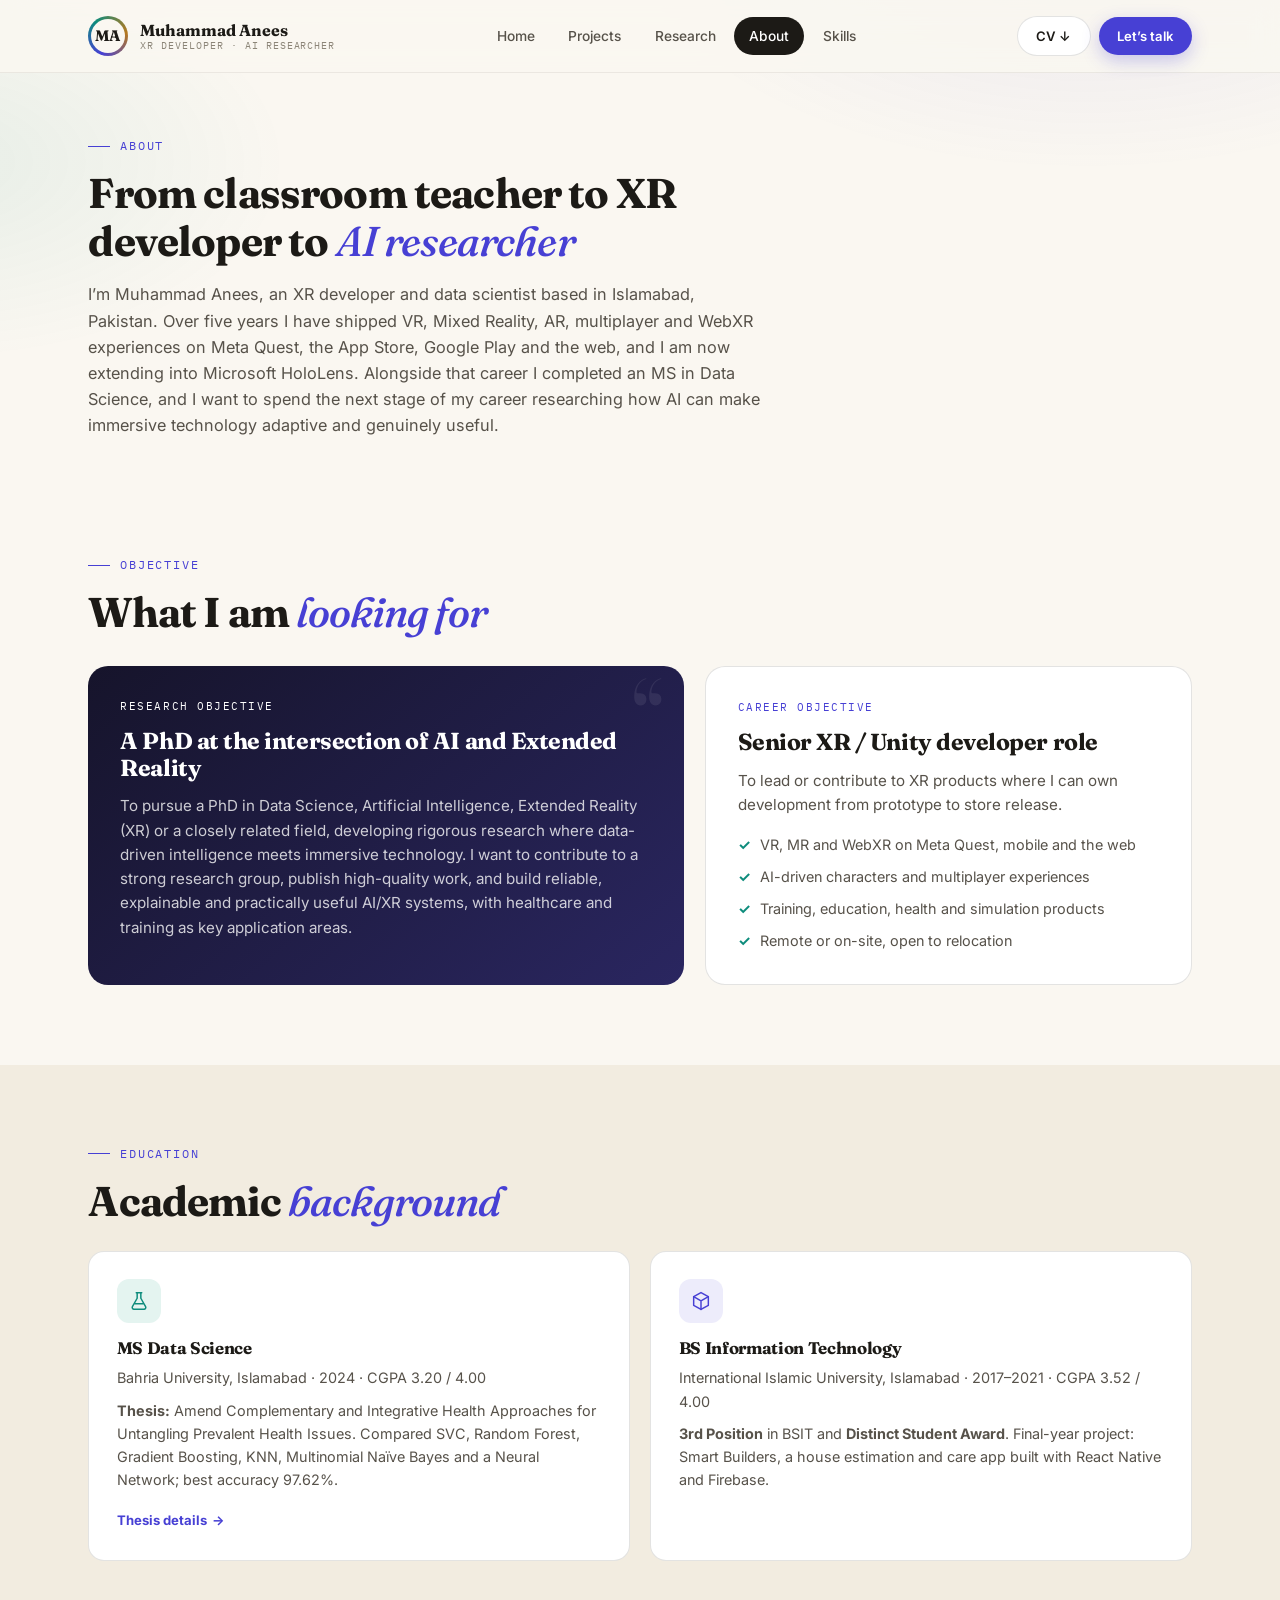
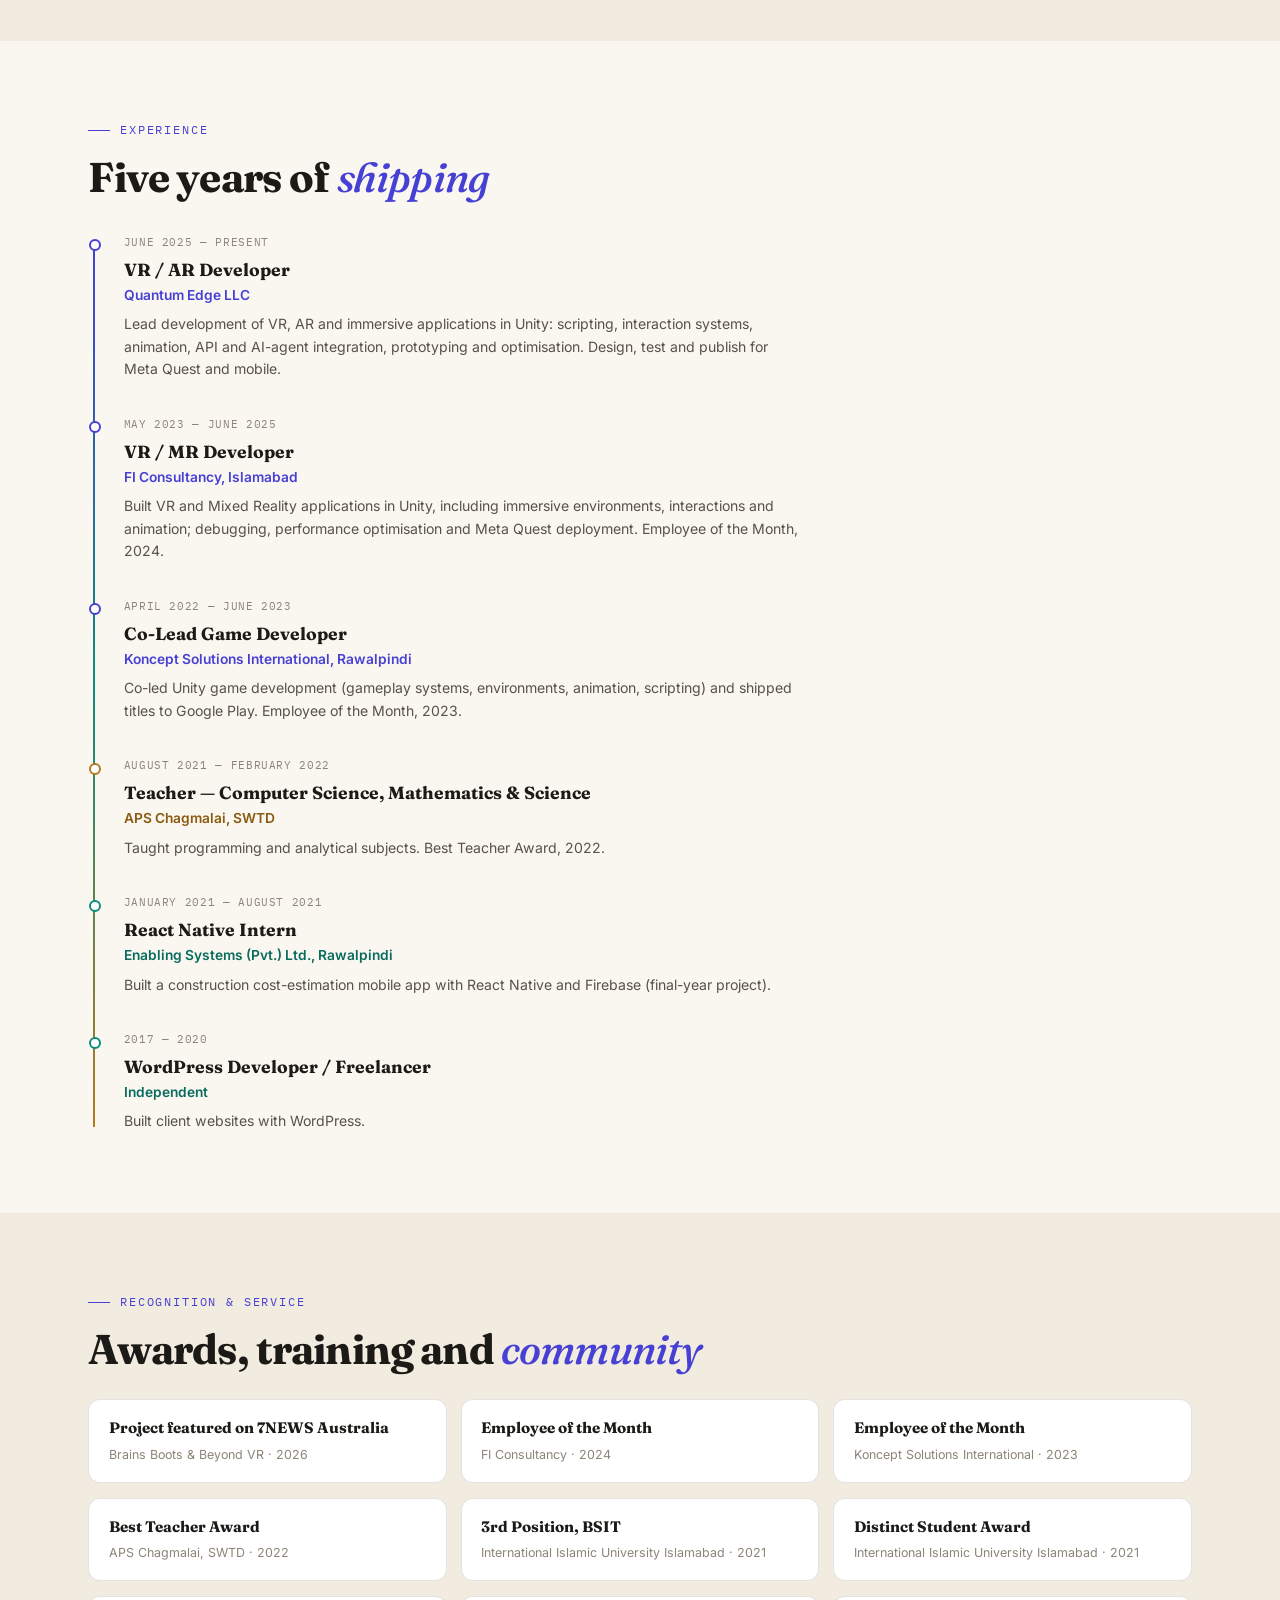
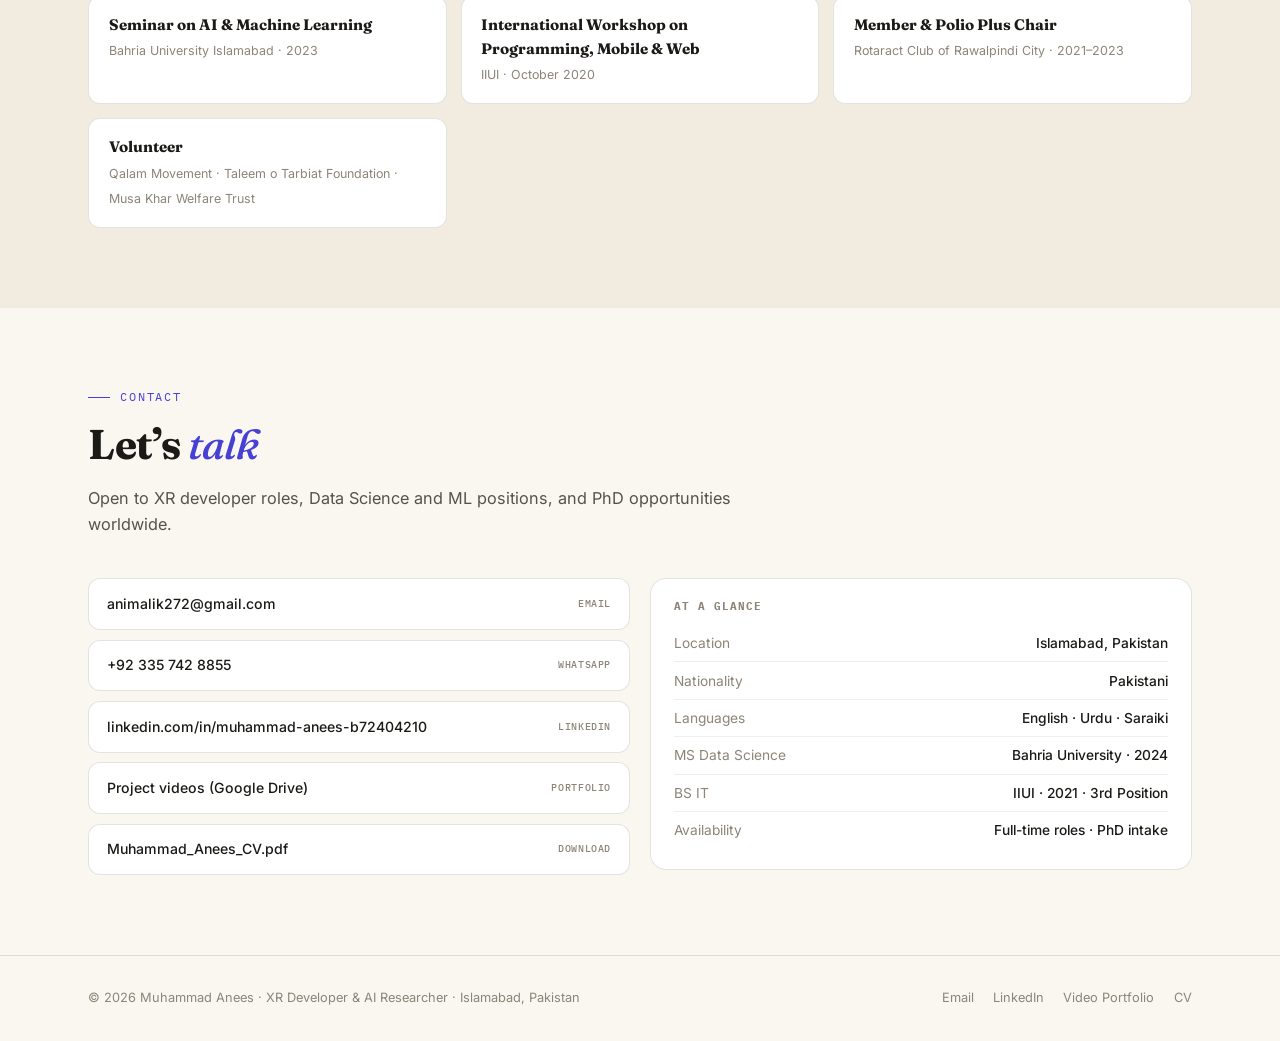
==== commit 44f80071: "animation objective added" ====
--- a/about.html
+++ b/about.html
@@ -22,10 +22,10 @@
       <div class="brand-text"><b>Muhammad Anees</b><small>XR Developer · AI Researcher</small></div>
     </a>
     <nav class="nav-links" aria-label="Main"><a href="index.html">Home</a><a href="projects.html">Projects</a><a href="research.html">Research</a><a href="about.html" class="active" aria-current="page">About</a><a href="skills.html">Skills</a></nav>
-    <a href="assets/Muhammad_Anees_CV.pdf" class="nav-cta" download>Download CV ↓</a>
+    <div style="display:flex;gap:.5rem;align-items:center"><a href="assets/Muhammad_Anees_CV.pdf" class="nav-cta nav-cv" download>CV ↓</a><a href="about.html#contact" class="nav-cta" data-contact>Let’s talk</a></div>
     <button class="hamburger" aria-label="Open menu" aria-expanded="false" aria-controls="mobileNav"><span></span><span></span><span></span></button>
   </div>
-  <nav class="mobile-nav" id="mobileNav" aria-label="Mobile"><a href="index.html">Home</a><a href="projects.html">Projects</a><a href="research.html">Research</a><a href="about.html" class="active" aria-current="page">About</a><a href="skills.html">Skills</a><a href="assets/Muhammad_Anees_CV.pdf" download>Download CV ↓</a></nav>
+  <nav class="mobile-nav" id="mobileNav" aria-label="Mobile"><a href="index.html">Home</a><a href="projects.html">Projects</a><a href="research.html">Research</a><a href="about.html" class="active" aria-current="page">About</a><a href="skills.html">Skills</a><a href="assets/Muhammad_Anees_CV.pdf" download>Download CV ↓</a><a href="about.html#contact" data-contact>Let’s talk</a></nav>
 </header>
 <main>
 <section class="page-head">
@@ -36,6 +36,31 @@
   </div>
 </section>
 
+<section id="objective">
+  <div class="wrap">
+    <div class="eyebrow">Objective</div>
+    <h2 class="sec-title">What I am <em>looking for</em></h2>
+    <div class="obj-grid" style="margin-top:1.8rem;">
+      <div class="obj dark">
+        <span class="quote">“</span>
+        <span class="obj-k">Research objective</span>
+        <h3>A PhD at the intersection of AI and Extended Reality</h3>
+        <p>To pursue a PhD in Data Science, Artificial Intelligence, Extended Reality (XR) or a closely related field, developing rigorous research where data-driven intelligence meets immersive technology. I want to contribute to a strong research group, publish high-quality work, and build reliable, explainable and practically useful AI/XR systems, with healthcare and training as key application areas.</p>
+      </div>
+      <div class="obj">
+        <span class="obj-k">Career objective</span>
+        <h3>Senior XR / Unity developer role</h3>
+        <p>To lead or contribute to XR products where I can own development from prototype to store release.</p>
+        <ul class="obj-list">
+          <li>VR, MR and WebXR on Meta Quest, mobile and the web</li>
+          <li>AI-driven characters and multiplayer experiences</li>
+          <li>Training, education, health and simulation products</li>
+          <li>Remote or on-site, open to relocation</li>
+        </ul>
+      </div>
+    </div>
+  </div>
+</section>
 <section class="alt">
   <div class="wrap">
     <div class="eyebrow">Education</div>
--- a/assets/style.css
+++ b/assets/style.css
@@ -292,3 +292,154 @@
   .filter-row{border-radius:16px;}
 }
 @media(prefers-reduced-motion:reduce){*{animation:none!important;transition:none!important;}}
+
+/* ============================================================
+   MOTION, POPUPS, CAROUSEL
+============================================================ */
+/* scroll progress + nav shadow */
+.progress{position:fixed;top:0;left:0;right:0;height:3px;z-index:900;background:linear-gradient(90deg,var(--indigo),var(--teal),var(--amber));transform-origin:0 50%;transform:scaleX(0);}
+.site-nav{transition:box-shadow .3s;}
+.site-nav.scrolled{box-shadow:0 6px 24px rgba(40,30,10,.07);}
+.to-top{position:fixed;right:1.3rem;bottom:1.3rem;z-index:700;width:46px;height:46px;border-radius:50%;border:0;background:var(--ink);color:#fff;font-size:1.1rem;cursor:pointer;box-shadow:var(--shadow-lg);opacity:0;transform:translateY(14px);pointer-events:none;transition:all .3s;}
+.to-top.show{opacity:1;transform:none;pointer-events:auto;}
+.to-top:hover{background:var(--indigo);}
+
+/* reveal on scroll */
+.reveal{opacity:0;transform:translateY(26px);transition:opacity .7s cubic-bezier(.2,.7,.2,1),transform .7s cubic-bezier(.2,.7,.2,1);}
+.reveal.in{opacity:1;transform:none;}
+.pj.pop{animation:pop .45s cubic-bezier(.2,.7,.2,1);}
+@keyframes pop{from{opacity:0;transform:scale(.96) translateY(10px);}to{opacity:1;transform:none;}}
+
+/* hero entrance */
+.hero .hero-grid > div > *{opacity:0;transform:translateY(22px);}
+body.loaded .hero .hero-grid > div > *{animation:rise .8s cubic-bezier(.2,.7,.2,1) forwards;}
+body.loaded .hero .hero-grid > div > *:nth-child(2){animation-delay:.08s}
+body.loaded .hero .hero-grid > div > *:nth-child(3){animation-delay:.16s}
+body.loaded .hero .hero-grid > div > *:nth-child(4){animation-delay:.24s}
+body.loaded .hero .hero-grid > div > *:nth-child(5){animation-delay:.32s}
+body.loaded .hero .hero-grid > div > *:nth-child(6){animation-delay:.4s}
+@keyframes rise{to{opacity:1;transform:none;}}
+.hero{overflow:hidden;}
+.orb{position:absolute;border-radius:50%;filter:blur(60px);opacity:.45;z-index:-1;animation:drift 16s ease-in-out infinite alternate;}
+.orb.o1{width:340px;height:340px;background:#c9c5ff;top:-80px;right:8%;}
+.orb.o2{width:260px;height:260px;background:#bfe9df;bottom:-60px;left:-60px;animation-duration:20s;}
+.orb.o3{width:180px;height:180px;background:#f6dcb0;top:40%;left:45%;animation-duration:24s;}
+@keyframes drift{to{transform:translate(40px,30px) scale(1.12);}}
+.portrait-wrap{position:relative;display:grid;place-items:center;width:100%;}
+.portrait-wrap .spin{position:absolute;width:min(380px,104%);aspect-ratio:1;border-radius:50%;border:1.5px dashed rgba(71,64,212,.28);animation:spin 40s linear infinite;}
+.portrait-wrap .spin::before,.portrait-wrap .spin::after{content:'';position:absolute;width:12px;height:12px;border-radius:50%;background:var(--teal);top:8%;left:16%;box-shadow:0 0 0 5px rgba(13,140,124,.15);}
+.portrait-wrap .spin::after{background:var(--amber);top:auto;bottom:10%;left:auto;right:12%;box-shadow:0 0 0 5px rgba(182,121,31,.15);}
+@keyframes spin{to{transform:rotate(360deg);}}
+.float-badge{position:absolute;background:var(--surface);border:1px solid var(--border);border-radius:12px;padding:.5rem .8rem;font-size:.74rem;font-weight:600;box-shadow:var(--shadow);display:flex;align-items:center;gap:.45rem;animation:bob 5s ease-in-out infinite;white-space:nowrap;}
+.float-badge svg{width:18px;height:18px;color:var(--indigo);}
+.float-badge.b1{top:12%;left:-4%;}
+.float-badge.b2{bottom:16%;right:-6%;animation-delay:1.5s;}
+.float-badge.b2 svg{color:var(--rose);}
+@keyframes bob{50%{transform:translateY(-10px);}}
+.typer{color:var(--indigo);font-weight:600;}
+.typer::after{content:'';display:inline-block;width:2px;height:1em;background:var(--indigo);margin-left:3px;vertical-align:-2px;animation:blink 1s steps(1) infinite;}
+@keyframes blink{50%{opacity:0;}}
+.role-line{font-family:var(--mono);font-size:.9rem;color:var(--ink-soft);margin:-.4rem 0 1.2rem;min-height:1.5em;}
+
+/* marquee */
+.marquee{overflow:hidden;border-block:1px solid var(--border);background:var(--surface);padding:1rem 0;-webkit-mask-image:linear-gradient(90deg,transparent,#000 8%,#000 92%,transparent);mask-image:linear-gradient(90deg,transparent,#000 8%,#000 92%,transparent);}
+.marquee-track{display:flex;gap:2.6rem;width:max-content;animation:scroll 38s linear infinite;}
+.marquee:hover .marquee-track{animation-play-state:paused;}
+.marquee span{font-family:var(--serif);font-size:1.15rem;font-weight:600;color:var(--ink-soft);white-space:nowrap;display:flex;align-items:center;gap:2.6rem;}
+.marquee span::after{content:'✦';font-size:.7rem;color:var(--teal);}
+@keyframes scroll{to{transform:translateX(-50%);}}
+
+/* objective */
+.obj-grid{display:grid;grid-template-columns:1.1fr .9fr;gap:1.3rem;}
+.obj{background:var(--surface);border:1px solid var(--border);border-radius:20px;padding:2rem;position:relative;overflow:hidden;}
+.obj.dark{background:linear-gradient(140deg,var(--night),#2a2660);color:#fff;border:0;}
+.obj.dark h3,.obj.dark .obj-k{color:#fff;}
+.obj.dark p{color:rgba(255,255,255,.78);}
+.obj-k{font-family:var(--mono);font-size:.68rem;letter-spacing:.14em;text-transform:uppercase;color:var(--indigo);margin-bottom:.8rem;display:block;}
+.obj h3{font-size:1.45rem;margin-bottom:.8rem;}
+.obj p{color:var(--ink-soft);font-size:.95rem;}
+.obj .quote{position:absolute;right:1.2rem;top:.2rem;font-family:var(--serif);font-size:7rem;line-height:1;opacity:.08;}
+.obj-list{list-style:none;margin-top:1rem;display:grid;gap:.55rem;}
+.obj-list li{display:flex;gap:.6rem;font-size:.9rem;color:var(--ink-soft);}
+.obj-list li::before{content:'✓';color:var(--teal);font-weight:700;}
+
+/* carousel */
+.carousel{position:relative;}
+.car-viewport{overflow:hidden;border-radius:22px;}
+.car-track{display:flex;transition:transform .7s cubic-bezier(.2,.7,.2,1);}
+.car-track > .feature{flex:0 0 100%;margin:0!important;border-radius:22px;}
+.car-track > .feature:hover{transform:none;}
+.car-ctrl{display:flex;align-items:center;justify-content:space-between;margin-top:1.2rem;gap:1rem;}
+.car-dots{display:flex;gap:.45rem;}
+.car-dots button{width:10px;height:10px;border-radius:100px;border:0;background:var(--border);cursor:pointer;transition:all .3s;}
+.car-dots button.on{width:30px;background:var(--ink);}
+.car-arrows{display:flex;gap:.5rem;}
+.car-arrows button{width:46px;height:46px;border-radius:50%;border:1px solid var(--border);background:var(--surface);font-size:1.1rem;cursor:pointer;transition:all .2s;}
+.car-arrows button:hover{background:var(--ink);color:#fff;border-color:var(--ink);}
+
+/* snapshot / quick experience */
+.snap-grid{display:grid;grid-template-columns:repeat(3,1fr);gap:1.1rem;}
+.snap{background:var(--surface);border:1px solid var(--border);border-radius:16px;padding:1.4rem;transition:all .25s;}
+.snap:hover{transform:translateY(-4px);box-shadow:var(--shadow);}
+.snap .when{font-family:var(--mono);font-size:.64rem;letter-spacing:.08em;text-transform:uppercase;color:var(--ink-faint);}
+.snap h3{font-size:1.05rem;margin:.35rem 0 .15rem;}
+.snap .co{font-size:.84rem;font-weight:600;color:var(--indigo);}
+.snap p{font-size:.85rem;color:var(--ink-soft);margin-top:.5rem;}
+
+/* clickable project cards */
+.pj{cursor:pointer;}
+.pj:hover .pj-top svg{transform:scale(1.15) rotate(-6deg);}
+.pj-top svg{transition:transform .35s;}
+.feature-art svg{transition:transform .5s;}
+.feature:hover .feature-art svg{transform:scale(1.15) rotate(8deg);}
+.btn-details{border:0;background:none;cursor:pointer;font:inherit;padding:0;}
+
+/* modal */
+.modal{position:fixed;inset:0;z-index:1000;display:grid;place-items:center;padding:1rem;}
+.modal[hidden]{display:none;}
+.modal-backdrop{position:absolute;inset:0;background:rgba(22,20,43,.55);backdrop-filter:blur(6px);opacity:0;transition:opacity .25s;}
+.modal-box{position:relative;width:min(720px,100%);max-height:calc(100vh - 2rem);overflow:auto;background:var(--paper);border-radius:22px;box-shadow:0 40px 100px rgba(0,0,0,.3);opacity:0;transform:translateY(24px) scale(.97);transition:all .3s cubic-bezier(.2,.7,.2,1);}
+.modal.open .modal-backdrop{opacity:1;}
+.modal.open .modal-box{opacity:1;transform:none;}
+.modal-x{position:absolute;top:.8rem;right:.8rem;z-index:2;width:38px;height:38px;border-radius:50%;border:0;background:rgba(255,255,255,.9);font-size:1.4rem;line-height:1;cursor:pointer;box-shadow:var(--shadow);}
+.modal-x:hover{background:var(--ink);color:#fff;}
+.modal-art{height:170px;display:flex;flex-direction:column;align-items:center;justify-content:center;gap:.6rem;font-family:var(--mono);font-size:.7rem;letter-spacing:.1em;text-transform:uppercase;position:relative;}
+.modal-art svg{width:56px;height:56px;}
+.c-indigo.modal-art{background:linear-gradient(135deg,var(--indigo-soft),#fff);color:var(--indigo);}
+.c-teal.modal-art{background:linear-gradient(135deg,var(--teal-soft),#fff);color:var(--teal);}
+.c-amber.modal-art{background:linear-gradient(135deg,var(--amber-soft),#fff);color:var(--amber);}
+.c-rose.modal-art{background:linear-gradient(135deg,var(--rose-soft),#fff);color:var(--rose);}
+.modal-video{aspect-ratio:16/9;background:#000;}
+.modal-video iframe{width:100%;height:100%;border:0;display:block;}
+.modal-body{padding:1.8rem 2rem 2rem;}
+.modal-meta{font-family:var(--mono);font-size:.68rem;letter-spacing:.08em;text-transform:uppercase;color:var(--ink-faint);margin-bottom:.4rem;}
+.modal-body h2{font-size:1.6rem;margin-bottom:.7rem;}
+.modal-body > p{color:var(--ink-soft);}
+.modal-actions{display:flex;gap:.7rem;flex-wrap:wrap;align-items:center;margin-top:1.4rem;}
+button.con-link{width:100%;font:inherit;font-size:.88rem;font-weight:500;cursor:pointer;text-align:left;color:inherit;}
+
+/* toast */
+.toast{position:fixed;left:50%;bottom:1.6rem;z-index:1100;transform:translate(-50%,20px);background:var(--ink);color:#fff;padding:.7rem 1.2rem;border-radius:100px;font-size:.86rem;font-weight:600;opacity:0;transition:all .3s;pointer-events:none;}
+.toast.show{opacity:1;transform:translate(-50%,0);}
+
+/* timeline grows in */
+.tl::before{transform-origin:top;animation:grow 1.4s ease-out both;}
+@keyframes grow{from{transform:scaleY(0);}}
+.tl-item.in .tl-dot{animation:ping .9s ease-out;}
+@keyframes ping{0%{box-shadow:0 0 0 0 rgba(71,64,212,.45);}100%{box-shadow:0 0 0 12px rgba(71,64,212,0);}}
+
+@media(max-width:980px){
+  .obj-grid,.snap-grid{grid-template-columns:1fr;}
+  .float-badge.b1{left:2%;} .float-badge.b2{right:2%;}
+}
+@media(max-width:720px){
+  .portrait-wrap .spin{width:230px;}
+  .float-badge{display:none;}
+  .modal-body{padding:1.3rem;}
+  .modal-body h2{font-size:1.3rem;}
+  .obj{padding:1.5rem;}
+}
+@media(prefers-reduced-motion:reduce){.reveal{opacity:1;transform:none;}.hero .hero-grid > div > *{opacity:1;transform:none;}.marquee-track{animation:none;}}
+.nav-cv{background:var(--surface);color:var(--ink);border:1px solid var(--border);box-shadow:none;}
+.nav-cv:hover{background:var(--ink);color:#fff;}
+.link.btn-details{font-family:var(--sans);font-size:.82rem;font-weight:700;color:var(--indigo);}
